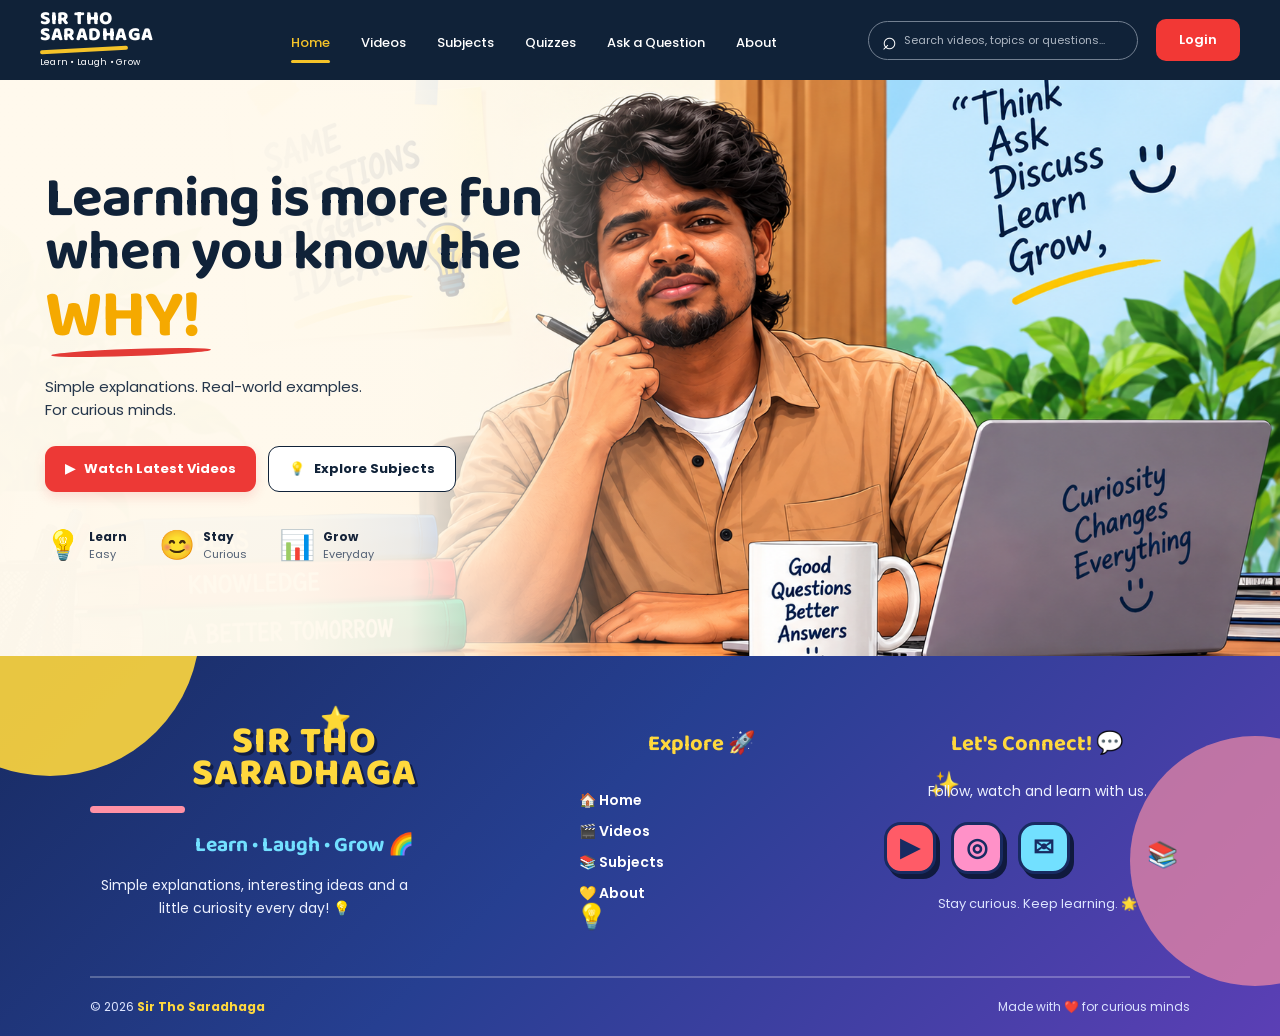
==== index.html @ 95d96d80 "first commit" ====
<!DOCTYPE html>
<html lang="en">

<head>

    <meta charset="UTF-8">

    <meta name="viewport"
          content="width=device-width, initial-scale=1.0">

    <title>Sir Tho Saradhaga</title>

    <link rel="preconnect"
          href="https://fonts.googleapis.com">

    <link rel="preconnect"
          href="https://fonts.gstatic.com"
          crossorigin>

    <link
        href="https://fonts.googleapis.com/css2?family=Baloo+2:wght@500;600;700;800&family=Poppins:wght@400;500;600;700&display=swap"
        rel="stylesheet">

    <link rel="stylesheet" href="style.css">

</head>


<body>


<!-- =====================================================
     NAVBAR
===================================================== -->

<header class="navbar">

    <div class="nav-container">


        <!-- LOGO -->

        <a href="#home" class="logo">

            <div class="logo-name">
                SIR THO<br>
                SARADHAGA
            </div>

            <div class="logo-underline"></div>

            <div class="logo-tagline">
                Learn • Laugh • Grow
            </div>

        </a>


        <!-- NAVIGATION -->

        <nav class="nav-links">

            <a href="#home" class="active">
                Home
            </a>

            <a href="videos.html">
                Videos
            </a>

            <a href="#subjects">
                Subjects
            </a>

            <a href="quiz.html">
                Quizzes
            </a>

            <a href="ask-question.html">
                Ask a Question
            </a>

            <a href="about.html">
                About
            </a>

        </nav>


        <!-- SEARCH + LOGIN -->

        <div class="nav-right">

            <div class="search-box">

                <span>⌕</span>

                <input
                    type="text"
                    placeholder="Search videos, topics or questions..."
                >

            </div>

            <a href="login.html" class="login-btn">
                    Login
                </a>

        </div>

    </div>

</header>



<!-- =====================================================
     HERO
===================================================== -->

<section class="hero" id="home">


    <!-- ONLY ONE HERO IMAGE -->

    <img
        class="hero-background"
        src="images/Hero/hero_person.png"
        alt=""
    >


    <!-- TEXT READABILITY OVERLAY -->

    <div class="hero-overlay"></div>


    <!-- HERO CONTENT -->

    <div class="hero-content">


        <h1>

            Learning is more fun

            <br>

            when you know the

            <span>WHY!</span>

        </h1>


        <p class="hero-description">

            Simple explanations. Real-world examples.

            <br>

            For curious minds.

        </p>


        <!-- BUTTONS -->

        <div class="hero-buttons">

            <a href="videos.html" class="watch-btn">

                <span>▶</span>

                Watch Latest Videos

            </a>


            <a href="subjects.html" class="subjects-btn">

                <span>💡</span>

                Explore Subjects

            </a>

        </div>


        <!-- FEATURES -->

        <div class="hero-features">


            <div class="feature-item">

                <div class="feature-icon">
                    💡
                </div>

                <div>

                    <strong>
                        Learn
                    </strong>

                    <small>
                        Easy
                    </small>

                </div>

            </div>



            <div class="feature-item">

                <div class="feature-icon">
                    😊
                </div>

                <div>

                    <strong>
                        Stay
                    </strong>

                    <small>
                        Curious
                    </small>

                </div>

            </div>



            <div class="feature-item">

                <div class="feature-icon">
                    📊
                </div>

                <div>

                    <strong>
                        Grow
                    </strong>

                    <small>
                        Everyday
                    </small>

                </div>

            </div>


        </div>


    </div>


</section>



<!-- =====================================================
     FUTURE SECTIONS
===================================================== -->

<section id="videos"></section>

<section id="subjects"></section>

<section id="quiz"></section>

<section id="questions"></section>



<footer class="special-footer" id="about">

    <!-- Floating decorations -->
    <div class="footer-star star-one">⭐</div>
    <div class="footer-star star-two">✨</div>
    <div class="footer-star star-three">💡</div>
    <div class="footer-star star-four">📚</div>

    <div class="footer-container">

        <!-- Brand -->
        <div class="footer-brand">

            <div class="footer-logo">
                SIR THO
                <br>
                SARADHAGA
            </div>

            <div class="footer-line"></div>

            <p class="footer-tagline">
                Learn • Laugh • Grow 🌈
            </p>

            <p class="footer-description">
                Simple explanations, interesting ideas
                and a little curiosity every day! 💡
            </p>

        </div>


        <!-- Quick Links -->
        <div class="footer-links">

            <h3>Explore 🚀</h3>

            <a href="index.html">🏠 Home</a>
            <a href="videos.html">🎬 Videos</a>
            <a href="subjects.html">📚 Subjects</a>
            <a href="about.html">💛 About</a>

        </div>


        <!-- Social -->
        <div class="footer-social">

            <h3>Let's Connect! 💬</h3>

            <p>
                Follow, watch and learn with us.
            </p>

            <div class="social-icons">

                <!-- YouTube -->
                <a
                    href="https://youtube.com/@sirthosaradhaga?si=3q7nKVHAidCwUAwp"
                    target="_blank"
                    rel="noopener noreferrer"
                    class="social youtube"
                    aria-label="YouTube"
                >
                    ▶
                </a>

                <!-- Instagram -->
                <a
                    href="https://www.instagram.com/sir_tho_saradhaga?stkn=YzZqYnp2bDk3ZWxz"
                    target="_blank"
                    rel="noopener noreferrer"
                    class="social instagram"
                    aria-label="Instagram"
                >
                    ◎
                </a>

                <!-- Email -->
                <a
                    href="mailto:bandhilavijaysekhar@gmail.com"
                    class="social email"
                    aria-label="Email"
                >
                    ✉
                </a>

            </div>

            <p class="social-text">
                Stay curious. Keep learning. 🌟
            </p>

        </div>

    </div>


    <!-- Bottom -->
    <div class="footer-bottom">

        <div>
            © 2026 <strong>Sir Tho Saradhaga</strong>
        </div>

        <div>
            Made with ❤️ for curious minds
        </div>

    </div>

</footer>
---- style.css ----
/* =========================================================
   SIR THO SARADHAGA
   MAIN WEBSITE CSS
========================================================= */


/* =========================================================
   RESET
========================================================= */

* {
    margin: 0;
    padding: 0;
    box-sizing: border-box;
}

html {
    scroll-behavior: smooth;
}

body {
    font-family: "Poppins", sans-serif;
    background: #ffffff;
    color: #142238;
}

a {
    text-decoration: none;
    color: inherit;
}

button,
input {
    font-family: inherit;
}


/* =========================================================
   NAVBAR
========================================================= */

.navbar {
    width: 100%;
    height: 80px;

    background: #102238;

    position: sticky;
    top: 0;

    z-index: 1000;
}

.nav-container {
    width: 100%;
    max-width: 1450px;

    height: 100%;

    margin: 0 auto;
    padding: 0 40px;

    display: flex;
    align-items: center;

    gap: 30px;
}


/* =========================================================
   LOGO
========================================================= */

.logo {
    width: 160px;

    flex-shrink: 0;

    color: #ffffff;

    font-family: "Baloo 2", cursive;
}

.logo-name {
    font-size: 19px;

    font-weight: 800;

    line-height: 0.85;

    letter-spacing: 0.5px;
}

.logo-underline {
    width: 88px;
    height: 4px;

    background: #f5c329;

    margin-top: 5px;

    border-radius: 10px;

    transform: rotate(-3deg);
}

.logo-tagline {
    font-family: "Poppins", sans-serif;

    font-size: 9px;

    margin-top: 4px;

    letter-spacing: 0.2px;
}


/* =========================================================
   NAVIGATION
========================================================= */

.nav-links {
    flex: 1;

    display: flex;
    align-items: center;
    justify-content: center;

    gap: 31px;
}

.nav-links a {
    position: relative;

    color: #ffffff;

    font-size: 13px;
    font-weight: 500;

    padding: 31px 0 26px;

    transition: color 0.2s ease;
}

.nav-links a:hover {
    color: #f5c329;
}

.nav-links a.active {
    color: #f5c329;
}

.nav-links a.active::after {
    content: "";

    position: absolute;

    left: 0;
    right: 0;

    bottom: 16px;

    height: 3px;

    background: #f5c329;

    border-radius: 10px;
}


/* =========================================================
   NAV RIGHT
========================================================= */

.nav-right {
    display: flex;

    align-items: center;

    gap: 18px;

    flex-shrink: 0;
}


/* =========================================================
   SEARCH
========================================================= */

.search-box {
    width: 270px;
    height: 39px;

    border: 1px solid #738091;

    border-radius: 25px;

    display: flex;

    align-items: center;

    padding: 0 13px;

    color: #ffffff;
}

.search-box span {
    font-size: 25px;

    margin-right: 7px;

    line-height: 1;
}

.search-box input {
    width: 100%;

    border: none;

    outline: none;

    background: transparent;

    color: #ffffff;

    font-size: 11px;
}

.search-box input::placeholder {
    color: #aeb7c3;
}


/* =========================================================
   LOGIN
========================================================= */

.login-btn {
    border: none;

    background: #f23835;

    color: #ffffff;

    padding: 11px 23px;

    border-radius: 10px;

    font-size: 13px;

    font-weight: 600;

    cursor: pointer;

    transition: 0.2s ease;
}

.login-btn:hover {
    background: #d92e2b;

    transform: translateY(-2px);
}


/* =========================================================
   HERO
========================================================= */

.hero {
    width: 100%;

    position: relative;

    overflow: hidden;

    background: #fff9ed;

    /*
       Keep the same aspect ratio as the
       16:9 hero image.
    */

    aspect-ratio: 16 / 7.2;
}


/* =========================================================
   HERO BACKGROUND IMAGE
========================================================= */

.hero-background {
    position: absolute;

    inset: 0;

    width: 100%;
    height: 100%;

    display: block;

    object-fit: cover;

    object-position: center center;

    z-index: 1;
}


/* =========================================================
   HERO OVERLAY
========================================================= */

.hero-overlay {
    position: absolute;

    inset: 0;

    z-index: 2;

    pointer-events: none;

    /*
       Cream area behind the text.
       It gradually becomes transparent toward
       the person.
    */

    background: linear-gradient(
        to right,

        rgba(255, 249, 237, 0.99) 0%,

        rgba(255, 249, 237, 0.98) 23%,

        rgba(255, 249, 237, 0.92) 32%,

        rgba(255, 249, 237, 0.65) 39%,

        rgba(255, 249, 237, 0.15) 47%,

        rgba(255, 249, 237, 0) 55%
    );
}


/* =========================================================
   HERO CONTENT
========================================================= */

.hero-content {
    position: relative;

    z-index: 5;

    width: 100%;

    max-width: 1450px;

    height: 100%;

    margin: 0 auto;

    padding-left: 45px;

    display: flex;

    flex-direction: column;

    justify-content: center;

    align-items: flex-start;
}


/* =========================================================
   HERO HEADING
========================================================= */

.hero-content h1 {
    font-family: "Baloo 2", cursive;

    font-size: clamp(48px, 4.4vw, 70px);

    font-weight: 700;

    line-height: 0.95;

    letter-spacing: -1px;

    color: #102238;

    max-width: 610px;
}

.hero-content h1 span {
    display: inline-block;

    position: relative;

    color: #f5a900;

    font-size: 1.2em;

    margin-top: 4px;
}


/* =========================================================
   WHY UNDERLINE
========================================================= */

.hero-content h1 span::after {
    content: "";

    position: absolute;

    left: 4%;

    right: -7%;

    bottom: -8px;

    height: 7px;

    background: #e33b36;

    border-radius: 50%;

    transform: rotate(-2deg);
}


/* =========================================================
   DESCRIPTION
========================================================= */

.hero-description {
    margin-top: 27px;

    color: #25364b;

    font-size: 15px;

    line-height: 1.55;
}


/* =========================================================
   HERO BUTTONS
========================================================= */

.hero-buttons {
    display: flex;

    align-items: center;

    gap: 12px;

    margin-top: 25px;
}

.watch-btn,
.subjects-btn {
    height: 46px;

    padding: 0 20px;

    border-radius: 11px;

    display: flex;

    align-items: center;

    justify-content: center;

    gap: 9px;

    font-size: 13px;

    font-weight: 700;

    transition: all 0.2s ease;
}


/* RED BUTTON */

.watch-btn {
    background: #ed3936;

    color: #ffffff;

    box-shadow:
        0 5px 12px rgba(237, 57, 54, 0.15);
}

.watch-btn:hover {
    transform: translateY(-2px);

    box-shadow:
        0 8px 18px rgba(237, 57, 54, 0.22);
}


/* OUTLINE BUTTON */

.subjects-btn {
    background: #ffffff;

    color: #102238;

    border: 1.5px solid #102238;
}

.subjects-btn:hover {
    background: #fff2c8;

    transform: translateY(-2px);
}


/* =========================================================
   HERO FEATURES
========================================================= */

.hero-features {
    display: flex;

    align-items: center;

    gap: 32px;

    margin-top: 36px;
}

.feature-item {
    display: flex;

    align-items: center;

    gap: 8px;
}

.feature-icon {
    font-size: 29px;

    line-height: 1;
}

.feature-item strong,
.feature-item small {
    display: block;
}

.feature-item strong {
    color: #142238;

    font-size: 12px;

    font-weight: 700;
}

.feature-item small {
    color: #526074;

    font-size: 11px;
}


/* =========================================================
   EMPTY SECTIONS
========================================================= */

.empty-section {
    min-height: 1px;

    background: #ffffff;
}


/* =========================================================
   FOOTER
========================================================= */

footer {
    width: 100%;

    background: #102238;

    color: #ffffff;

    text-align: center;

    padding: 35px 20px;
}

.footer-logo {
    font-family: "Baloo 2", cursive;

    font-size: 22px;

    font-weight: 700;
}

footer p {
    margin-top: 3px;

    color: #b8c0cb;

    font-size: 11px;
}


/* =========================================================
   TABLET
========================================================= */

@media (max-width: 1100px) {

    .nav-container {
        padding: 0 22px;
    }

    .nav-links {
        gap: 18px;
    }

    .nav-links a {
        font-size: 12px;
    }

    .search-box {
        width: 220px;
    }

    .hero-content {
        padding-left: 30px;
    }

    .hero-content h1 {
        font-size: 50px;
    }
}


/* =========================================================
   TABLET / MOBILE
========================================================= */

@media (max-width: 850px) {

    .navbar {
        height: 70px;
    }

    .nav-container {
        padding: 0 18px;
    }

    .nav-links {
        display: none;
    }

    .search-box {
        display: none;
    }


    /* Hero becomes a normal vertical layout */

    .hero {
        aspect-ratio: auto;

        display: flex;

        flex-direction: column;

        background: #fff9ed;
    }


    .hero-background {
        position: relative;

        width: 100%;
        height: auto;

        object-fit: contain;

        order: 2;
    }


    .hero-overlay {
        display: none;
    }


    .hero-content {
        position: relative;

        width: 100%;

        height: auto;

        min-height: 500px;

        padding: 55px 25px;

        order: 1;

        text-align: center;

        align-items: center;

        justify-content: center;

        background: #fff9ed;
    }


    .hero-content h1 {
        font-size: 52px;
    }


    .hero-buttons {
        justify-content: center;

        flex-wrap: wrap;
    }


    .hero-features {
        justify-content: center;
    }
}


/* =========================================================
   SMALL MOBILE
========================================================= */

@media (max-width: 500px) {

    .logo {
        width: 130px;
    }

    .logo-name {
        font-size: 16px;
    }

    .logo-tagline {
        font-size: 8px;
    }

    .login-btn {
        padding: 9px 15px;
    }


    .hero-content {
        min-height: 450px;

        padding: 45px 18px;
    }


    .hero-content h1 {
        font-size: 42px;

        letter-spacing: -0.5px;
    }


    .hero-description {
        font-size: 13px;
    }


    .hero-buttons {
        flex-direction: column;

        width: 100%;
    }


    .watch-btn,
    .subjects-btn {
        width: 100%;
    }


    .hero-features {
        gap: 18px;
    }


    .feature-icon {
        font-size: 24px;
    }
}
/* =========================================================
   SPECIAL LANDING PAGE FOOTER
========================================================= */

.special-footer {
    position: relative;
    overflow: hidden;
    background:
        linear-gradient(
            135deg,
            #182b62 0%,
            #263f91 45%,
            #5b3fb5 100%
        );
    color: white;
    padding: 70px 7% 0;
}


/* Decorative circles */

.special-footer::before {
    content: "";
    position: absolute;
    width: 300px;
    height: 300px;
    background: #ffd83d;
    border-radius: 50%;
    top: -180px;
    left: -100px;
    opacity: 0.9;
}

.special-footer::after {
    content: "";
    position: absolute;
    width: 250px;
    height: 250px;
    background: #ff91a5;
    border-radius: 50%;
    right: -100px;
    bottom: 50px;
    opacity: 0.65;
}


/* Floating emojis */

.footer-star {
    position: absolute;
    z-index: 2;
    font-size: 25px;
    animation: footerFloat 3s ease-in-out infinite;
}

.star-one {
    top: 45px;
    left: 25%;
}

.star-two {
    top: 110px;
    right: 25%;
    animation-delay: 0.5s;
}

.star-three {
    bottom: 100px;
    left: 45%;
    animation-delay: 1s;
}

.star-four {
    top: 180px;
    right: 8%;
    animation-delay: 1.5s;
}

@keyframes footerFloat {

    0%,
    100% {
        transform: translateY(0) rotate(0deg);
    }

    50% {
        transform: translateY(-12px) rotate(8deg);
    }

}


/* Main footer layout */

.footer-container {
    position: relative;
    z-index: 5;

    max-width: 1200px;
    margin: auto;

    display: grid;
    grid-template-columns:
        1.4fr
        0.8fr
        1fr;

    gap: 60px;

    padding-bottom: 55px;
}


/* Brand */

.footer-logo {
    font-family: "Baloo 2", sans-serif;
    font-size: 38px;
    font-weight: 800;
    line-height: 0.85;
    letter-spacing: 1px;

    color: #ffd83d;

    text-shadow:
        3px 3px 0 #111d46;
}

.footer-line {
    width: 95px;
    height: 7px;

    background: #ff91a5;

    border-radius: 20px;

    margin: 15px 0;
}

.footer-tagline {
    font-family: "Baloo 2", sans-serif;
    font-size: 21px;
    font-weight: 700;

    color: #72e0ff;

    margin-bottom: 12px;
}

.footer-description {
    max-width: 330px;

    font-size: 14px;
    line-height: 1.7;

    color: #edf1ff;
}


/* Footer headings */

.footer-links h3,
.footer-social h3 {
    font-family: "Baloo 2", sans-serif;

    font-size: 22px;
    margin-bottom: 18px;

    color: #ffd83d;
}


/* Links */

.footer-links {
    display: flex;
    flex-direction: column;
    gap: 10px;
}

.footer-links a {
    width: fit-content;

    color: white;
    text-decoration: none;

    font-size: 14px;
    font-weight: 600;

    transition: 0.25s ease;
}

.footer-links a:hover {
    color: #ffd83d;
    transform: translateX(7px);
}


/* Social section */

.footer-social p {
    color: #edf1ff;

    font-size: 14px;
    line-height: 1.6;
}


/* Social icons */

.social-icons {
    display: flex;
    gap: 15px;

    margin: 20px 0;
}

.social {
    width: 52px;
    height: 52px;

    display: flex;
    align-items: center;
    justify-content: center;

    border-radius: 17px;

    text-decoration: none;

    font-size: 25px;
    font-weight: 800;

    color: #182b62;

    border: 3px solid #182b62;

    box-shadow: 4px 5px 0 #101a3e;

    transition:
        transform 0.25s ease,
        box-shadow 0.25s ease;
}

.social:hover {
    transform:
        translateY(-7px)
        rotate(-4deg);

    box-shadow:
        5px 8px 0 #101a3e;
}


/* Individual colours */

.youtube {
    background: #ff5b67;
}

.instagram {
    background: #ff91c8;
}

.email {
    background: #72e0ff;
}


.social-text {
    font-size: 13px !important;
    color: #dce4ff !important;
}


/* Bottom footer */

.footer-bottom {
    position: relative;
    z-index: 5;

    max-width: 1200px;
    margin: auto;

    border-top: 2px solid rgba(255, 255, 255, 0.25);

    padding: 20px 0;

    display: flex;
    justify-content: space-between;
    align-items: center;

    font-size: 12px;

    color: #dce4ff;
}

.footer-bottom strong {
    color: #ffd83d;
}


/* =========================================================
   MOBILE
========================================================= */

@media (max-width: 800px) {

    .special-footer {
        padding: 55px 25px 0;
    }

    .footer-container {
        grid-template-columns: 1fr;

        gap: 35px;
    }

    .footer-brand {
        text-align: center;
    }

    .footer-line {
        margin: 15px auto;
    }

    .footer-description {
        margin: auto;
    }

    .footer-links,
    .footer-social {
        align-items: center;
        text-align: center;
    }

    .footer-bottom {
        flex-direction: column;
        gap: 8px;
        text-align: center;
    }

}
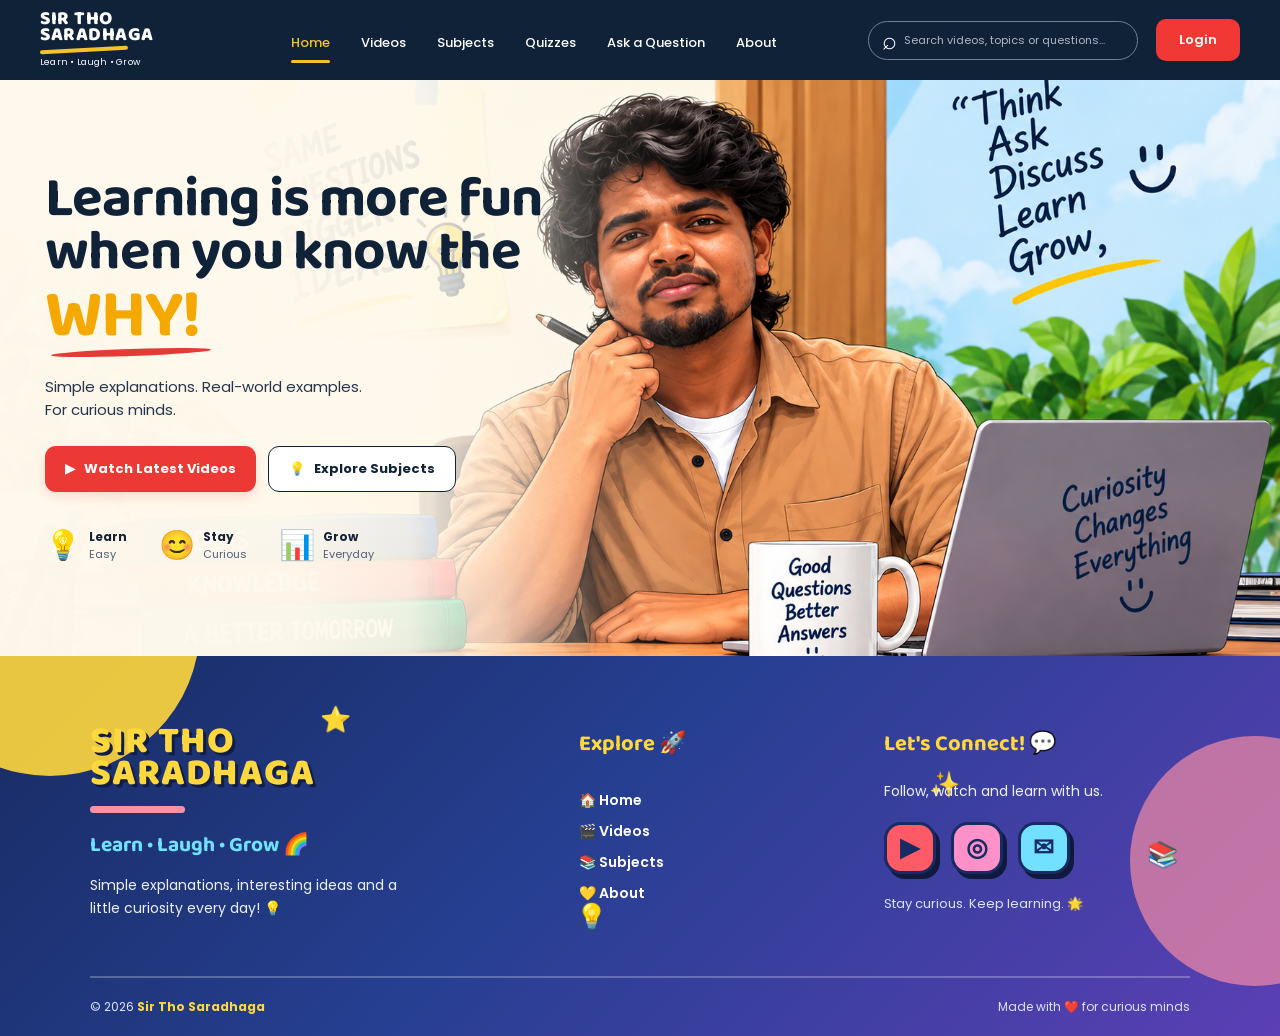
==== commit afa97d27: "Fix mobile navigation" ====
--- a/index.html
+++ b/index.html
@@ -58,7 +58,7 @@
 
         <!-- NAVIGATION -->
 
-        <nav class="nav-links">
+        <nav class="nav-links" id="navLinks">
 
             <a href="#home" class="active">
                 Home
@@ -68,7 +68,7 @@
                 Videos
             </a>
 
-            <a href="#subjects">
+            <a href="subjects.html">
                 Subjects
             </a>
 
@@ -87,7 +87,7 @@
         </nav>
 
 
-        <!-- SEARCH + LOGIN -->
+        <!-- SEARCH + LOGIN + MOBILE MENU -->
 
         <div class="nav-right">
 
@@ -102,9 +102,22 @@
 
             </div>
 
+
             <a href="login.html" class="login-btn">
-                    Login
-                </a>
+                Login
+            </a>
+
+
+            <!-- MOBILE MENU BUTTON -->
+
+            <button
+                class="menu-toggle"
+                id="menuToggle"
+                type="button"
+                aria-label="Open menu"
+            >
+                ☰
+            </button>
 
         </div>
 
@@ -121,7 +134,7 @@
 <section class="hero" id="home">
 
 
-    <!-- ONLY ONE HERO IMAGE -->
+    <!-- HERO IMAGE -->
 
     <img
         class="hero-background"
@@ -282,23 +295,45 @@
 
 
 
+<!-- =====================================================
+     SPECIAL FOOTER
+===================================================== -->
+
 <footer class="special-footer" id="about">
 
+
     <!-- Floating decorations -->
-    <div class="footer-star star-one">⭐</div>
-    <div class="footer-star star-two">✨</div>
-    <div class="footer-star star-three">💡</div>
-    <div class="footer-star star-four">📚</div>
+
+    <div class="footer-star star-one">
+        ⭐
+    </div>
+
+    <div class="footer-star star-two">
+        ✨
+    </div>
+
+    <div class="footer-star star-three">
+        💡
+    </div>
+
+    <div class="footer-star star-four">
+        📚
+    </div>
+
 
     <div class="footer-container">
 
-        <!-- Brand -->
+
+        <!-- BRAND -->
+
         <div class="footer-brand">
 
             <div class="footer-logo">
+
                 SIR THO
                 <br>
                 SARADHAGA
+
             </div>
 
             <div class="footer-line"></div>
@@ -308,38 +343,62 @@
             </p>
 
             <p class="footer-description">
+
                 Simple explanations, interesting ideas
                 and a little curiosity every day! 💡
+
             </p>
 
         </div>
 
 
-        <!-- Quick Links -->
+
+        <!-- QUICK LINKS -->
+
         <div class="footer-links">
 
-            <h3>Explore 🚀</h3>
-
-            <a href="index.html">🏠 Home</a>
-            <a href="videos.html">🎬 Videos</a>
-            <a href="subjects.html">📚 Subjects</a>
-            <a href="about.html">💛 About</a>
-
-        </div>
-
-
-        <!-- Social -->
+            <h3>
+                Explore 🚀
+            </h3>
+
+            <a href="index.html">
+                🏠 Home
+            </a>
+
+            <a href="videos.html">
+                🎬 Videos
+            </a>
+
+            <a href="subjects.html">
+                📚 Subjects
+            </a>
+
+            <a href="about.html">
+                💛 About
+            </a>
+
+        </div>
+
+
+
+        <!-- SOCIAL -->
+
         <div class="footer-social">
 
-            <h3>Let's Connect! 💬</h3>
+            <h3>
+                Let's Connect! 💬
+            </h3>
 
             <p>
                 Follow, watch and learn with us.
             </p>
 
+
             <div class="social-icons">
 
-                <!-- YouTube -->
+
+                <!-- YOUTUBE -->
+
                 <a
                     href="https://youtube.com/@sirthosaradhaga?si=3q7nKVHAidCwUAwp"
                     target="_blank"
@@ -350,7 +409,9 @@
                     ▶
                 </a>
 
-                <!-- Instagram -->
+
+                <!-- INSTAGRAM -->
+
                 <a
                     href="https://www.instagram.com/sir_tho_saradhaga?stkn=YzZqYnp2bDk3ZWxz"
                     target="_blank"
@@ -361,7 +422,9 @@
                     ◎
                 </a>
 
-                <!-- Email -->
+
+                <!-- EMAIL -->
+
                 <a
                     href="mailto:bandhilavijaysekhar@gmail.com"
                     class="social email"
@@ -372,6 +435,7 @@
 
             </div>
 
+
             <p class="social-text">
                 Stay curious. Keep learning. 🌟
             </p>
@@ -381,7 +445,9 @@
     </div>
 
 
-    <!-- Bottom -->
+
+    <!-- FOOTER BOTTOM -->
+
     <div class="footer-bottom">
 
         <div>
@@ -394,4 +460,90 @@
 
     </div>
 
-</footer>+
+</footer>
+
+
+
+<!-- =====================================================
+     MOBILE MENU JAVASCRIPT
+===================================================== -->
+
+<script>
+
+    const menuToggle =
+        document.getElementById("menuToggle");
+
+    const navLinks =
+        document.getElementById("navLinks");
+
+
+    menuToggle.addEventListener(
+        "click",
+        function () {
+
+            navLinks.classList.toggle(
+                "mobile-open"
+            );
+
+
+            if (
+                navLinks.classList.contains(
+                    "mobile-open"
+                )
+            ) {
+
+                menuToggle.textContent = "✕";
+
+                menuToggle.setAttribute(
+                    "aria-label",
+                    "Close menu"
+                );
+
+            } else {
+
+                menuToggle.textContent = "☰";
+
+                menuToggle.setAttribute(
+                    "aria-label",
+                    "Open menu"
+                );
+
+            }
+
+        }
+    );
+
+
+    /* CLOSE MENU AFTER CLICKING A LINK */
+
+    navLinks
+        .querySelectorAll("a")
+        .forEach(function (link) {
+
+            link.addEventListener(
+                "click",
+                function () {
+
+                    navLinks.classList.remove(
+                        "mobile-open"
+                    );
+
+                    menuToggle.textContent = "☰";
+
+                    menuToggle.setAttribute(
+                        "aria-label",
+                        "Open menu"
+                    );
+
+                }
+            );
+
+        });
+
+</script>
+
+
+</body>
+
+</html>
--- a/style.css
+++ b/style.css
@@ -14,9 +14,11 @@
     box-sizing: border-box;
 }
 
+
 html {
     scroll-behavior: smooth;
 }
+
 
 body {
     font-family: "Poppins", sans-serif;
@@ -24,17 +26,20 @@
     color: #142238;
 }
 
+
 a {
     text-decoration: none;
     color: inherit;
 }
 
+
 button,
 input {
     font-family: inherit;
 }
 
 
+
 /* =========================================================
    NAVBAR
 ========================================================= */
@@ -51,6 +56,7 @@
     z-index: 1000;
 }
 
+
 .nav-container {
     width: 100%;
     max-width: 1450px;
@@ -67,6 +73,7 @@
 }
 
 
+
 /* =========================================================
    LOGO
 ========================================================= */
@@ -81,6 +88,7 @@
     font-family: "Baloo 2", cursive;
 }
 
+
 .logo-name {
     font-size: 19px;
 
@@ -90,6 +98,7 @@
 
     letter-spacing: 0.5px;
 }
+
 
 .logo-underline {
     width: 88px;
@@ -104,6 +113,7 @@
     transform: rotate(-3deg);
 }
 
+
 .logo-tagline {
     font-family: "Poppins", sans-serif;
 
@@ -113,6 +123,7 @@
 
     letter-spacing: 0.2px;
 }
+
 
 
 /* =========================================================
@@ -129,6 +140,7 @@
     gap: 31px;
 }
 
+
 .nav-links a {
     position: relative;
 
@@ -142,14 +154,17 @@
     transition: color 0.2s ease;
 }
 
+
 .nav-links a:hover {
     color: #f5c329;
 }
 
+
 .nav-links a.active {
     color: #f5c329;
 }
 
+
 .nav-links a.active::after {
     content: "";
 
@@ -168,6 +183,7 @@
 }
 
 
+
 /* =========================================================
    NAV RIGHT
 ========================================================= */
@@ -181,6 +197,7 @@
 
     flex-shrink: 0;
 }
+
 
 
 /* =========================================================
@@ -204,6 +221,7 @@
     color: #ffffff;
 }
 
+
 .search-box span {
     font-size: 25px;
 
@@ -212,6 +230,7 @@
     line-height: 1;
 }
 
+
 .search-box input {
     width: 100%;
 
@@ -226,11 +245,13 @@
     font-size: 11px;
 }
 
+
 .search-box input::placeholder {
     color: #aeb7c3;
 }
 
 
+
 /* =========================================================
    LOGIN
 ========================================================= */
@@ -255,6 +276,7 @@
     transition: 0.2s ease;
 }
 
+
 .login-btn:hover {
     background: #d92e2b;
 
@@ -262,6 +284,45 @@
 }
 
 
+
+/* =========================================================
+   MOBILE MENU BUTTON
+========================================================= */
+
+.menu-toggle {
+    display: none;
+
+    width: 44px;
+    height: 44px;
+
+    border: 2px solid #f5c329;
+
+    border-radius: 10px;
+
+    background: #f5c329;
+
+    color: #102238;
+
+    font-size: 25px;
+
+    font-weight: 800;
+
+    cursor: pointer;
+
+    align-items: center;
+
+    justify-content: center;
+
+    transition: 0.2s ease;
+}
+
+
+.menu-toggle:hover {
+    transform: translateY(-2px);
+}
+
+
+
 /* =========================================================
    HERO
 ========================================================= */
@@ -275,13 +336,9 @@
 
     background: #fff9ed;
 
-    /*
-       Keep the same aspect ratio as the
-       16:9 hero image.
-    */
-
     aspect-ratio: 16 / 7.2;
 }
+
 
 
 /* =========================================================
@@ -306,6 +363,7 @@
 }
 
 
+
 /* =========================================================
    HERO OVERLAY
 ========================================================= */
@@ -319,12 +377,6 @@
 
     pointer-events: none;
 
-    /*
-       Cream area behind the text.
-       It gradually becomes transparent toward
-       the person.
-    */
-
     background: linear-gradient(
         to right,
 
@@ -343,6 +395,7 @@
 }
 
 
+
 /* =========================================================
    HERO CONTENT
 ========================================================= */
@@ -372,6 +425,7 @@
 }
 
 
+
 /* =========================================================
    HERO HEADING
 ========================================================= */
@@ -392,6 +446,7 @@
     max-width: 610px;
 }
 
+
 .hero-content h1 span {
     display: inline-block;
 
@@ -405,6 +460,7 @@
 }
 
 
+
 /* =========================================================
    WHY UNDERLINE
 ========================================================= */
@@ -430,6 +486,7 @@
 }
 
 
+
 /* =========================================================
    DESCRIPTION
 ========================================================= */
@@ -445,6 +502,7 @@
 }
 
 
+
 /* =========================================================
    HERO BUTTONS
 ========================================================= */
@@ -458,6 +516,7 @@
 
     margin-top: 25px;
 }
+
 
 .watch-btn,
 .subjects-btn {
@@ -483,6 +542,7 @@
 }
 
 
+
 /* RED BUTTON */
 
 .watch-btn {
@@ -494,6 +554,7 @@
         0 5px 12px rgba(237, 57, 54, 0.15);
 }
 
+
 .watch-btn:hover {
     transform: translateY(-2px);
 
@@ -502,6 +563,7 @@
 }
 
 
+
 /* OUTLINE BUTTON */
 
 .subjects-btn {
@@ -512,6 +574,7 @@
     border: 1.5px solid #102238;
 }
 
+
 .subjects-btn:hover {
     background: #fff2c8;
 
@@ -519,6 +582,7 @@
 }
 
 
+
 /* =========================================================
    HERO FEATURES
 ========================================================= */
@@ -533,6 +597,7 @@
     margin-top: 36px;
 }
 
+
 .feature-item {
     display: flex;
 
@@ -541,17 +606,20 @@
     gap: 8px;
 }
 
+
 .feature-icon {
     font-size: 29px;
 
     line-height: 1;
 }
+
 
 .feature-item strong,
 .feature-item small {
     display: block;
 }
 
+
 .feature-item strong {
     color: #142238;
 
@@ -560,6 +628,7 @@
     font-weight: 700;
 }
 
+
 .feature-item small {
     color: #526074;
 
@@ -567,6 +636,7 @@
 }
 
 
+
 /* =========================================================
    EMPTY SECTIONS
 ========================================================= */
@@ -578,236 +648,16 @@
 }
 
 
-/* =========================================================
-   FOOTER
-========================================================= */
-
-footer {
-    width: 100%;
-
-    background: #102238;
-
-    color: #ffffff;
-
-    text-align: center;
-
-    padding: 35px 20px;
-}
-
-.footer-logo {
-    font-family: "Baloo 2", cursive;
-
-    font-size: 22px;
-
-    font-weight: 700;
-}
-
-footer p {
-    margin-top: 3px;
-
-    color: #b8c0cb;
-
-    font-size: 11px;
-}
-
-
-/* =========================================================
-   TABLET
-========================================================= */
-
-@media (max-width: 1100px) {
-
-    .nav-container {
-        padding: 0 22px;
-    }
-
-    .nav-links {
-        gap: 18px;
-    }
-
-    .nav-links a {
-        font-size: 12px;
-    }
-
-    .search-box {
-        width: 220px;
-    }
-
-    .hero-content {
-        padding-left: 30px;
-    }
-
-    .hero-content h1 {
-        font-size: 50px;
-    }
-}
-
-
-/* =========================================================
-   TABLET / MOBILE
-========================================================= */
-
-@media (max-width: 850px) {
-
-    .navbar {
-        height: 70px;
-    }
-
-    .nav-container {
-        padding: 0 18px;
-    }
-
-    .nav-links {
-        display: none;
-    }
-
-    .search-box {
-        display: none;
-    }
-
-
-    /* Hero becomes a normal vertical layout */
-
-    .hero {
-        aspect-ratio: auto;
-
-        display: flex;
-
-        flex-direction: column;
-
-        background: #fff9ed;
-    }
-
-
-    .hero-background {
-        position: relative;
-
-        width: 100%;
-        height: auto;
-
-        object-fit: contain;
-
-        order: 2;
-    }
-
-
-    .hero-overlay {
-        display: none;
-    }
-
-
-    .hero-content {
-        position: relative;
-
-        width: 100%;
-
-        height: auto;
-
-        min-height: 500px;
-
-        padding: 55px 25px;
-
-        order: 1;
-
-        text-align: center;
-
-        align-items: center;
-
-        justify-content: center;
-
-        background: #fff9ed;
-    }
-
-
-    .hero-content h1 {
-        font-size: 52px;
-    }
-
-
-    .hero-buttons {
-        justify-content: center;
-
-        flex-wrap: wrap;
-    }
-
-
-    .hero-features {
-        justify-content: center;
-    }
-}
-
-
-/* =========================================================
-   SMALL MOBILE
-========================================================= */
-
-@media (max-width: 500px) {
-
-    .logo {
-        width: 130px;
-    }
-
-    .logo-name {
-        font-size: 16px;
-    }
-
-    .logo-tagline {
-        font-size: 8px;
-    }
-
-    .login-btn {
-        padding: 9px 15px;
-    }
-
-
-    .hero-content {
-        min-height: 450px;
-
-        padding: 45px 18px;
-    }
-
-
-    .hero-content h1 {
-        font-size: 42px;
-
-        letter-spacing: -0.5px;
-    }
-
-
-    .hero-description {
-        font-size: 13px;
-    }
-
-
-    .hero-buttons {
-        flex-direction: column;
-
-        width: 100%;
-    }
-
-
-    .watch-btn,
-    .subjects-btn {
-        width: 100%;
-    }
-
-
-    .hero-features {
-        gap: 18px;
-    }
-
-
-    .feature-icon {
-        font-size: 24px;
-    }
-}
+
 /* =========================================================
    SPECIAL LANDING PAGE FOOTER
 ========================================================= */
 
 .special-footer {
     position: relative;
+
     overflow: hidden;
+
     background:
         linear-gradient(
             135deg,
@@ -815,94 +665,141 @@
             #263f91 45%,
             #5b3fb5 100%
         );
+
     color: white;
+
     padding: 70px 7% 0;
 }
 
 
-/* Decorative circles */
+
+/* =========================================================
+   FOOTER DECORATIVE CIRCLES
+========================================================= */
 
 .special-footer::before {
     content: "";
+
     position: absolute;
+
     width: 300px;
     height: 300px;
+
     background: #ffd83d;
+
     border-radius: 50%;
+
     top: -180px;
     left: -100px;
+
     opacity: 0.9;
 }
+
 
 .special-footer::after {
     content: "";
+
     position: absolute;
+
     width: 250px;
     height: 250px;
+
     background: #ff91a5;
+
     border-radius: 50%;
+
     right: -100px;
     bottom: 50px;
+
     opacity: 0.65;
 }
 
 
-/* Floating emojis */
+
+/* =========================================================
+   FLOATING EMOJIS
+========================================================= */
 
 .footer-star {
     position: absolute;
+
     z-index: 2;
+
     font-size: 25px;
-    animation: footerFloat 3s ease-in-out infinite;
-}
+
+    animation:
+        footerFloat 3s ease-in-out infinite;
+}
+
 
 .star-one {
     top: 45px;
+
     left: 25%;
 }
+
 
 .star-two {
     top: 110px;
+
     right: 25%;
+
     animation-delay: 0.5s;
 }
+
 
 .star-three {
     bottom: 100px;
+
     left: 45%;
+
     animation-delay: 1s;
 }
+
 
 .star-four {
     top: 180px;
+
     right: 8%;
+
     animation-delay: 1.5s;
 }
+
 
 @keyframes footerFloat {
 
     0%,
     100% {
-        transform: translateY(0) rotate(0deg);
+        transform:
+            translateY(0)
+            rotate(0deg);
     }
 
     50% {
-        transform: translateY(-12px) rotate(8deg);
-    }
-
-}
-
-
-/* Main footer layout */
+        transform:
+            translateY(-12px)
+            rotate(8deg);
+    }
+
+}
+
+
+
+/* =========================================================
+   FOOTER MAIN LAYOUT
+========================================================= */
 
 .footer-container {
     position: relative;
+
     z-index: 5;
 
     max-width: 1200px;
+
     margin: auto;
 
     display: grid;
+
     grid-template-columns:
         1.4fr
         0.8fr
@@ -914,13 +811,20 @@
 }
 
 
-/* Brand */
+
+/* =========================================================
+   FOOTER BRAND
+========================================================= */
 
 .footer-logo {
     font-family: "Baloo 2", sans-serif;
+
     font-size: 38px;
+
     font-weight: 800;
+
     line-height: 0.85;
+
     letter-spacing: 1px;
 
     color: #ffd83d;
@@ -929,8 +833,10 @@
         3px 3px 0 #111d46;
 }
 
+
 .footer-line {
     width: 95px;
+
     height: 7px;
 
     background: #ff91a5;
@@ -939,90 +845,120 @@
 
     margin: 15px 0;
 }
+
 
 .footer-tagline {
     font-family: "Baloo 2", sans-serif;
+
     font-size: 21px;
+
     font-weight: 700;
 
     color: #72e0ff;
 
     margin-bottom: 12px;
 }
+
 
 .footer-description {
     max-width: 330px;
 
     font-size: 14px;
+
     line-height: 1.7;
 
     color: #edf1ff;
 }
 
 
-/* Footer headings */
+
+/* =========================================================
+   FOOTER HEADINGS
+========================================================= */
 
 .footer-links h3,
 .footer-social h3 {
     font-family: "Baloo 2", sans-serif;
 
     font-size: 22px;
+
     margin-bottom: 18px;
 
     color: #ffd83d;
 }
 
 
-/* Links */
+
+/* =========================================================
+   FOOTER LINKS
+========================================================= */
 
 .footer-links {
     display: flex;
+
     flex-direction: column;
+
     gap: 10px;
 }
+
 
 .footer-links a {
     width: fit-content;
 
     color: white;
+
     text-decoration: none;
 
     font-size: 14px;
+
     font-weight: 600;
 
     transition: 0.25s ease;
 }
+
 
 .footer-links a:hover {
     color: #ffd83d;
-    transform: translateX(7px);
-}
-
-
-/* Social section */
+
+    transform:
+        translateX(7px);
+}
+
+
+
+/* =========================================================
+   FOOTER SOCIAL
+========================================================= */
 
 .footer-social p {
     color: #edf1ff;
 
     font-size: 14px;
+
     line-height: 1.6;
 }
 
 
-/* Social icons */
+
+/* =========================================================
+   SOCIAL ICONS
+========================================================= */
 
 .social-icons {
     display: flex;
+
     gap: 15px;
 
     margin: 20px 0;
 }
+
 
 .social {
     width: 52px;
     height: 52px;
 
     display: flex;
+
     align-items: center;
     justify-content: center;
 
@@ -1031,18 +967,21 @@
     text-decoration: none;
 
     font-size: 25px;
+
     font-weight: 800;
 
     color: #182b62;
 
     border: 3px solid #182b62;
 
-    box-shadow: 4px 5px 0 #101a3e;
+    box-shadow:
+        4px 5px 0 #101a3e;
 
     transition:
         transform 0.25s ease,
         box-shadow 0.25s ease;
 }
+
 
 .social:hover {
     transform:
@@ -1054,16 +993,21 @@
 }
 
 
-/* Individual colours */
+
+/* =========================================================
+   INDIVIDUAL SOCIAL COLOURS
+========================================================= */
 
 .youtube {
     background: #ff5b67;
 }
 
+
 .instagram {
     background: #ff91c8;
 }
 
+
 .email {
     background: #72e0ff;
 }
@@ -1071,75 +1015,495 @@
 
 .social-text {
     font-size: 13px !important;
+
     color: #dce4ff !important;
 }
 
 
-/* Bottom footer */
+
+/* =========================================================
+   FOOTER BOTTOM
+========================================================= */
 
 .footer-bottom {
     position: relative;
+
     z-index: 5;
 
     max-width: 1200px;
+
     margin: auto;
 
-    border-top: 2px solid rgba(255, 255, 255, 0.25);
+    border-top:
+        2px solid
+        rgba(255, 255, 255, 0.25);
 
     padding: 20px 0;
 
     display: flex;
+
     justify-content: space-between;
+
     align-items: center;
 
     font-size: 12px;
 
     color: #dce4ff;
 }
+
 
 .footer-bottom strong {
     color: #ffd83d;
 }
 
 
-/* =========================================================
-   MOBILE
-========================================================= */
-
-@media (max-width: 800px) {
+
+/* =========================================================
+   TABLET
+========================================================= */
+
+@media (max-width: 1100px) {
+
+    .nav-container {
+        padding: 0 22px;
+    }
+
+
+    .nav-links {
+        gap: 18px;
+    }
+
+
+    .nav-links a {
+        font-size: 12px;
+    }
+
+
+    .search-box {
+        width: 220px;
+    }
+
+
+    .hero-content {
+        padding-left: 30px;
+    }
+
+
+    .hero-content h1 {
+        font-size: 50px;
+    }
+
+}
+
+
+
+/* =========================================================
+   TABLET / MOBILE
+========================================================= */
+
+@media (max-width: 850px) {
+
+
+    /* NAVBAR */
+
+    .navbar {
+        height: 70px;
+    }
+
+
+    .nav-container {
+        position: relative;
+
+        padding: 0 18px;
+
+        gap: 10px;
+    }
+
+
+    /* Hide desktop navigation */
+
+    .nav-links {
+        display: none;
+    }
+
+
+    /* Hide search */
+
+    .search-box {
+        display: none;
+    }
+
+
+    /* Right side */
+
+    .nav-right {
+        margin-left: auto;
+
+        gap: 8px;
+    }
+
+
+    /* Show menu button */
+
+    .menu-toggle {
+        display: flex;
+    }
+
+
+    /* MOBILE NAVIGATION PANEL */
+
+    .nav-links.mobile-open {
+
+        display: flex;
+
+        position: absolute;
+
+        top: 70px;
+
+        left: 0;
+
+        right: 0;
+
+        width: 100%;
+
+        flex-direction: column;
+
+        justify-content: flex-start;
+
+        align-items: stretch;
+
+        gap: 0;
+
+        padding:
+            12px
+            18px
+            18px;
+
+        background: #102238;
+
+        border-top:
+            2px solid
+            #f5c329;
+
+        box-shadow:
+            0 10px 25px
+            rgba(0, 0, 0, 0.25);
+
+        z-index: 999;
+    }
+
+
+    /* MOBILE NAV LINKS */
+
+    .nav-links.mobile-open a {
+
+        width: 100%;
+
+        padding: 14px 16px;
+
+        font-size: 14px;
+
+        border-radius: 10px;
+
+        text-align: left;
+
+        color: #ffffff;
+    }
+
+
+    .nav-links.mobile-open a:hover {
+
+        background: #263f91;
+
+        color: #f5c329;
+    }
+
+
+    .nav-links.mobile-open a.active {
+
+        background: #f5c329;
+
+        color: #102238;
+    }
+
+
+    .nav-links.mobile-open a.active::after {
+        display: none;
+    }
+
+
+
+    /* HERO */
+
+    .hero {
+        aspect-ratio: auto;
+
+        display: flex;
+
+        flex-direction: column;
+
+        background: #fff9ed;
+    }
+
+
+    .hero-background {
+        position: relative;
+
+        width: 100%;
+
+        height: auto;
+
+        object-fit: contain;
+
+        order: 2;
+    }
+
+
+    .hero-overlay {
+        display: none;
+    }
+
+
+    .hero-content {
+
+        position: relative;
+
+        width: 100%;
+
+        height: auto;
+
+        min-height: 500px;
+
+        padding:
+            55px
+            25px;
+
+        order: 1;
+
+        text-align: center;
+
+        align-items: center;
+
+        justify-content: center;
+
+        background: #fff9ed;
+    }
+
+
+    .hero-content h1 {
+        font-size: 52px;
+    }
+
+
+    .hero-buttons {
+        justify-content: center;
+
+        flex-wrap: wrap;
+    }
+
+
+    .hero-features {
+        justify-content: center;
+    }
+
+
+
+    /* FOOTER */
 
     .special-footer {
-        padding: 55px 25px 0;
-    }
+        padding:
+            55px
+            25px
+            0;
+    }
+
 
     .footer-container {
+
         grid-template-columns: 1fr;
 
         gap: 35px;
     }
+
 
     .footer-brand {
         text-align: center;
     }
 
+
     .footer-line {
-        margin: 15px auto;
-    }
+        margin:
+            15px
+            auto;
+    }
+
 
     .footer-description {
         margin: auto;
     }
 
+
     .footer-links,
     .footer-social {
+
         align-items: center;
+
         text-align: center;
     }
 
+
     .footer-bottom {
+
         flex-direction: column;
+
         gap: 8px;
+
         text-align: center;
     }
 
+}
+
+
+
+/* =========================================================
+   SMALL MOBILE
+========================================================= */
+
+@media (max-width: 500px) {
+
+
+    .navbar {
+        height: 70px;
+    }
+
+
+    .nav-container {
+        padding: 0 12px;
+    }
+
+
+    .logo {
+        width: 125px;
+    }
+
+
+    .logo-name {
+        font-size: 16px;
+    }
+
+
+    .logo-tagline {
+        font-size: 8px;
+    }
+
+
+    .nav-right {
+        gap: 7px;
+    }
+
+
+    .login-btn {
+        padding:
+            9px
+            13px;
+
+        font-size: 12px;
+    }
+
+
+    .menu-toggle {
+        width: 42px;
+
+        height: 42px;
+
+        font-size: 23px;
+    }
+
+
+
+    /* HERO */
+
+    .hero-content {
+
+        min-height: 450px;
+
+        padding:
+            45px
+            18px;
+    }
+
+
+    .hero-content h1 {
+
+        font-size: 42px;
+
+        letter-spacing: -0.5px;
+    }
+
+
+    .hero-description {
+        font-size: 13px;
+    }
+
+
+    .hero-buttons {
+
+        flex-direction: column;
+
+        width: 100%;
+    }
+
+
+    .watch-btn,
+    .subjects-btn {
+
+        width: 100%;
+    }
+
+
+    .hero-features {
+
+        gap: 18px;
+    }
+
+
+    .feature-icon {
+        font-size: 24px;
+    }
+
+
+
+    /* FOOTER */
+
+    .special-footer {
+        padding:
+            50px
+            18px
+            0;
+    }
+
+
+    .footer-logo {
+        font-size: 32px;
+    }
+
+
+    .footer-tagline {
+        font-size: 19px;
+    }
+
+
+    .footer-description {
+        font-size: 13px;
+    }
+
+
+    .social {
+        width: 48px;
+
+        height: 48px;
+
+        font-size: 22px;
+    }
+
 }
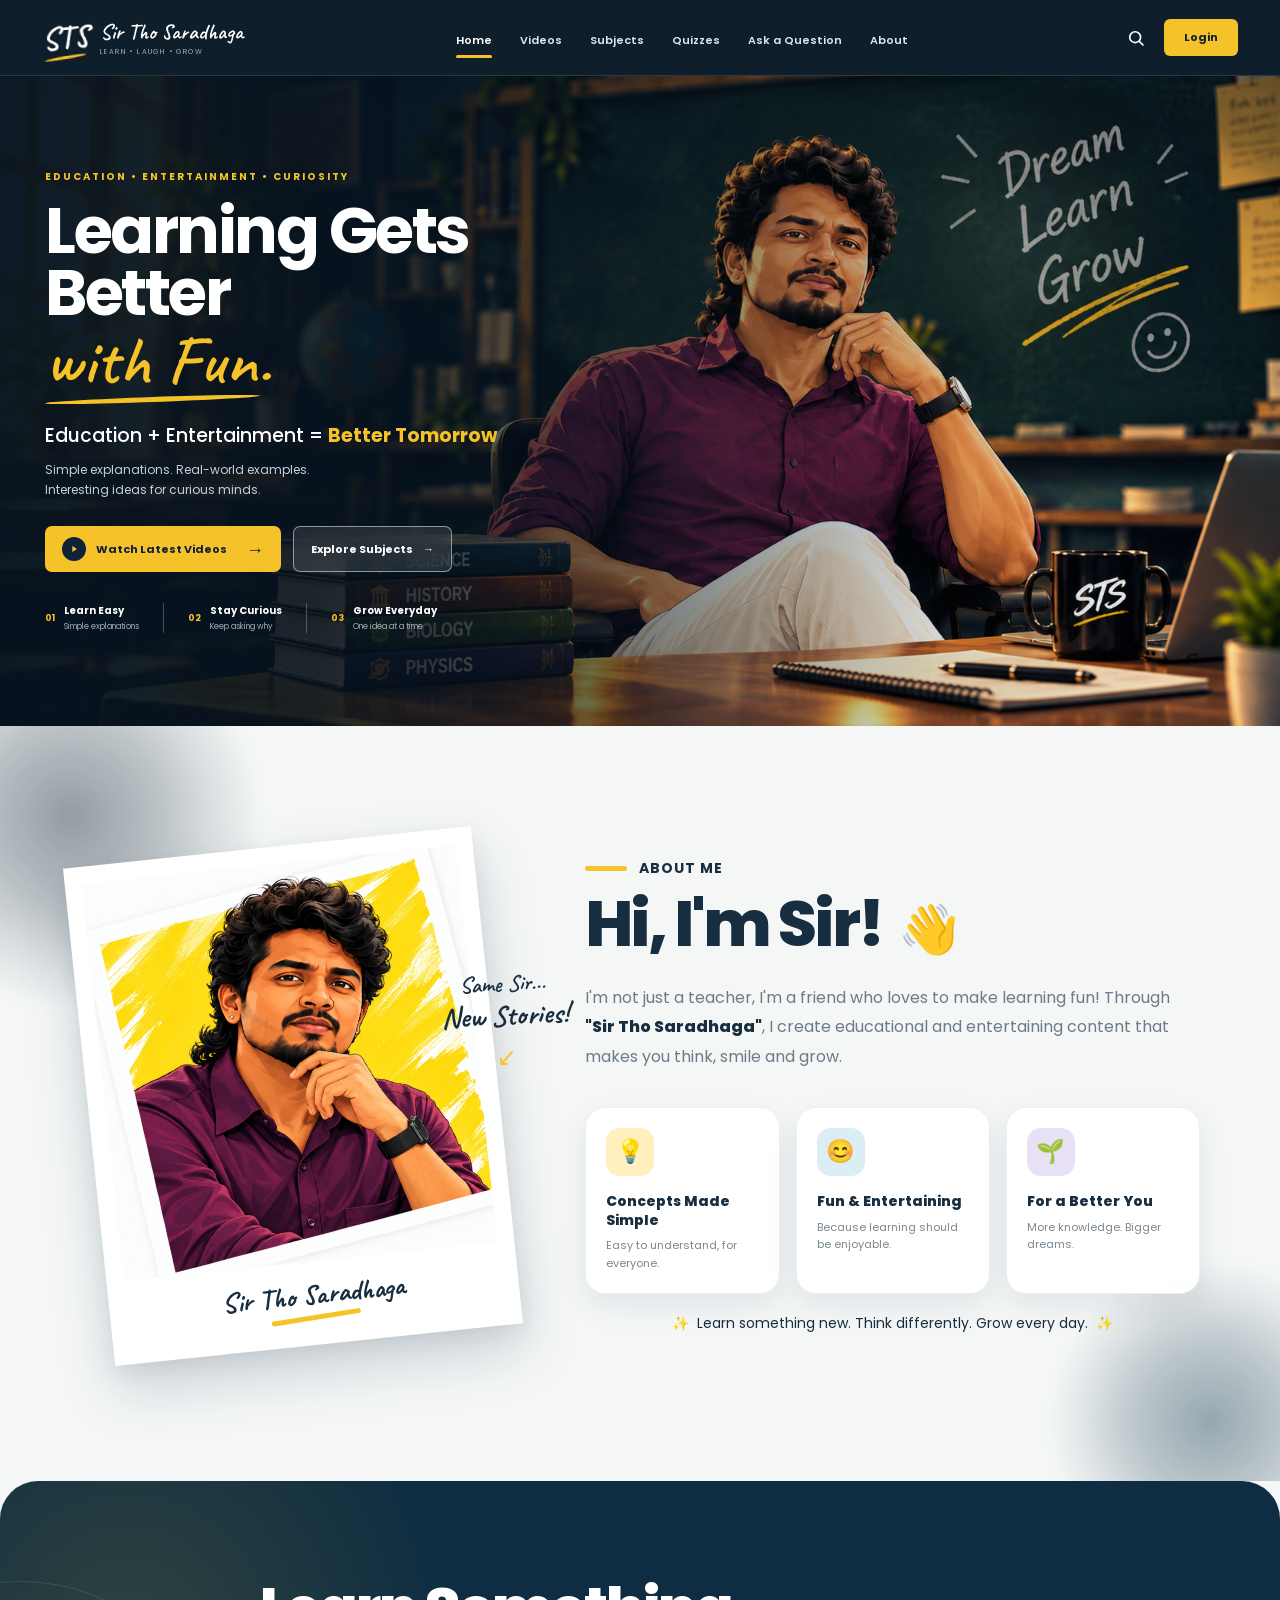
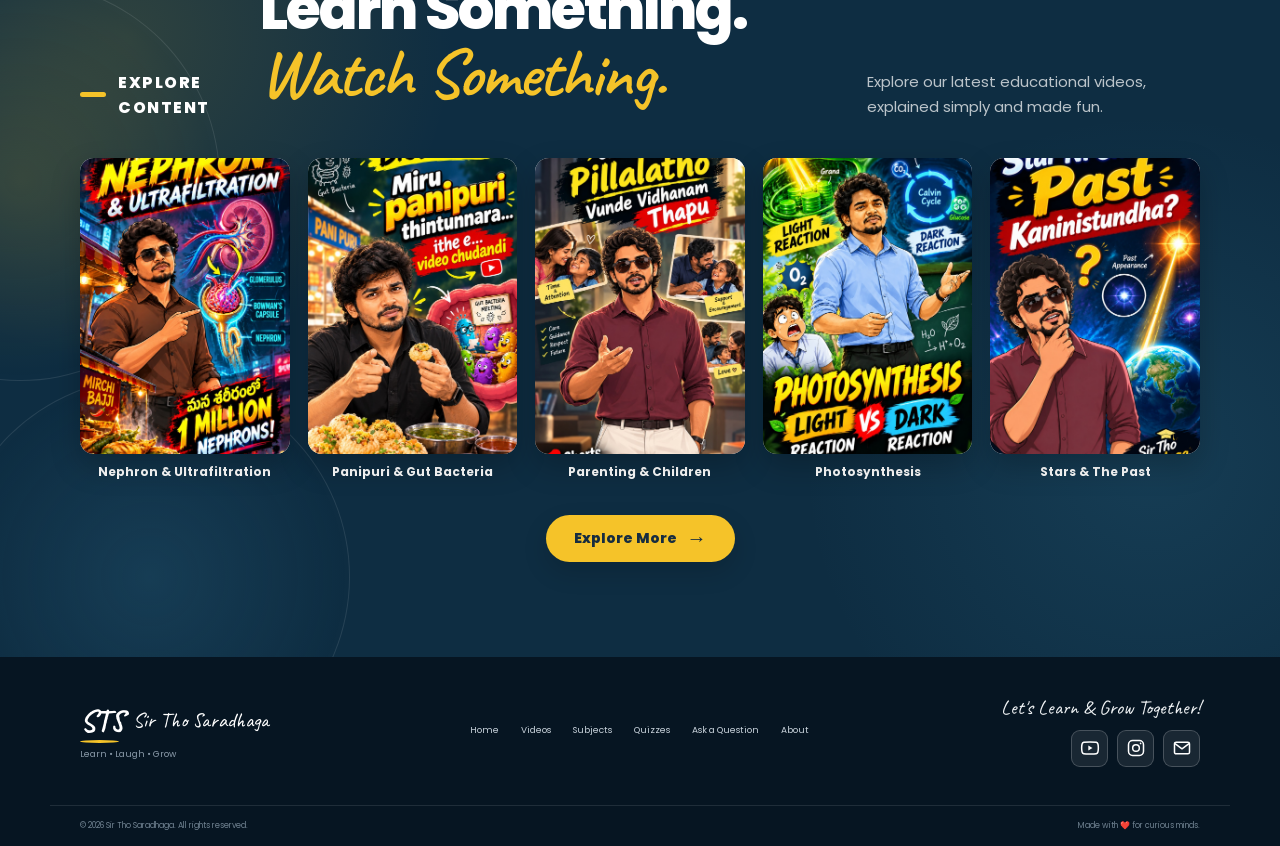
==== commit 0a06dd0f: "All updated" ====
--- a/index.html
+++ b/index.html
@@ -18,7 +18,7 @@
           crossorigin>
 
     <link
-        href="https://fonts.googleapis.com/css2?family=Baloo+2:wght@500;600;700;800&family=Poppins:wght@400;500;600;700&display=swap"
+        href="https://fonts.googleapis.com/css2?family=Caveat:wght@500;600;700&family=Poppins:wght@400;500;600;700;800&display=swap"
         rel="stylesheet">
 
     <link rel="stylesheet" href="style.css">
@@ -33,7 +33,7 @@
      NAVBAR
 ===================================================== -->
 
-<header class="navbar">
+<header class="navbar" id="navbar">
 
     <div class="nav-container">
 
@@ -42,15 +42,20 @@
 
         <a href="#home" class="logo">
 
-            <div class="logo-name">
-                SIR THO<br>
-                SARADHAGA
-            </div>
-
-            <div class="logo-underline"></div>
-
-            <div class="logo-tagline">
-                Learn • Laugh • Grow
+            <div class="logo-mark">
+                STS
+            </div>
+
+            <div class="logo-text">
+
+                <strong>
+                    Sir Tho Saradhaga
+                </strong>
+
+                <span>
+                    LEARN • LAUGH • GROW
+                </span>
+
             </div>
 
         </a>
@@ -87,36 +92,46 @@
         </nav>
 
 
-        <!-- SEARCH + LOGIN + MOBILE MENU -->
+        <!-- RIGHT -->
 
         <div class="nav-right">
 
-            <div class="search-box">
-
-                <span>⌕</span>
-
-                <input
-                    type="text"
-                    placeholder="Search videos, topics or questions..."
-                >
-
-            </div>
-
-
-            <a href="login.html" class="login-btn">
+            <div class="search-icon">
+
+                <svg viewBox="0 0 24 24">
+
+                    <circle
+                        cx="11"
+                        cy="11"
+                        r="6.5">
+                    </circle>
+
+                    <path
+                        d="M16 16L21 21">
+                    </path>
+
+                </svg>
+
+            </div>
+
+
+            <a
+                href="login.html"
+                class="login-btn">
+
                 Login
-            </a>
-
-
-            <!-- MOBILE MENU BUTTON -->
+
+            </a>
+
 
             <button
                 class="menu-toggle"
                 id="menuToggle"
                 type="button"
-                aria-label="Open menu"
-            >
+                aria-label="Open menu">
+
                 ☰
+
             </button>
 
         </div>
@@ -134,92 +149,132 @@
 <section class="hero" id="home">
 
 
-    <!-- HERO IMAGE -->
-
     <img
         class="hero-background"
-        src="images/Hero/hero_person.png"
-        alt=""
+        src="images/Hero/Hero-image.png"
+        alt="Sir Tho Saradhaga"
     >
 
 
-    <!-- TEXT READABILITY OVERLAY -->
-
     <div class="hero-overlay"></div>
 
 
+    <!-- GLASS LIGHT EFFECTS -->
+
+    <div class="hero-light hero-light-one"></div>
+
+    <div class="hero-light hero-light-two"></div>
+
+
     <!-- HERO CONTENT -->
 
     <div class="hero-content">
 
 
+        <div class="hero-eyebrow">
+            EDUCATION • ENTERTAINMENT • CURIOSITY
+        </div>
+
+
         <h1>
 
-            Learning is more fun
+            Learning Gets
 
             <br>
 
-            when you know the
-
-            <span>WHY!</span>
+            Better
+
+            <span>
+                with Fun.
+            </span>
 
         </h1>
 
 
+        <div class="yellow-stroke"></div>
+
+
+        <h2>
+
+            Education + Entertainment =
+            <strong>Better Tomorrow</strong>
+
+        </h2>
+
+
         <p class="hero-description">
 
             Simple explanations. Real-world examples.
 
             <br>
 
-            For curious minds.
+            Interesting ideas for curious minds.
 
         </p>
 
 
-        <!-- BUTTONS -->
-
         <div class="hero-buttons">
 
-            <a href="videos.html" class="watch-btn">
-
-                <span>▶</span>
+
+            <a
+                href="videos.html"
+                class="watch-btn">
+
+                <span class="play-circle">
+
+                    <svg viewBox="0 0 24 24">
+
+                        <path
+                            d="M8 5L19 12L8 19Z">
+                        </path>
+
+                    </svg>
+
+                </span>
 
                 Watch Latest Videos
 
-            </a>
-
-
-            <a href="subjects.html" class="subjects-btn">
-
-                <span>💡</span>
+                <span class="arrow">
+                    →
+                </span>
+
+            </a>
+
+
+            <a
+                href="subjects.html"
+                class="subjects-btn">
 
                 Explore Subjects
 
-            </a>
-
-        </div>
-
-
-        <!-- FEATURES -->
+                <span>
+                    →
+                </span>
+
+            </a>
+
+        </div>
+
+
+        <!-- HERO FEATURES -->
 
         <div class="hero-features">
 
 
-            <div class="feature-item">
-
-                <div class="feature-icon">
-                    💡
-                </div>
+            <div class="feature">
+
+                <span>
+                    01
+                </span>
 
                 <div>
 
                     <strong>
-                        Learn
+                        Learn Easy
                     </strong>
 
                     <small>
-                        Easy
+                        Simple explanations
                     </small>
 
                 </div>
@@ -227,21 +282,20 @@
             </div>
 
 
-
-            <div class="feature-item">
-
-                <div class="feature-icon">
-                    😊
-                </div>
+            <div class="feature">
+
+                <span>
+                    02
+                </span>
 
                 <div>
 
                     <strong>
-                        Stay
+                        Stay Curious
                     </strong>
 
                     <small>
-                        Curious
+                        Keep asking why
                     </small>
 
                 </div>
@@ -249,21 +303,20 @@
             </div>
 
 
-
-            <div class="feature-item">
-
-                <div class="feature-icon">
-                    📊
-                </div>
+            <div class="feature">
+
+                <span>
+                    03
+                </span>
 
                 <div>
 
                     <strong>
-                        Grow
+                        Grow Everyday
                     </strong>
 
                     <small>
-                        Everyday
+                        One idea at a time
                     </small>
 
                 </div>
@@ -273,55 +326,365 @@
 
         </div>
 
-
     </div>
 
-
 </section>
 
 
 
 <!-- =====================================================
-     FUTURE SECTIONS
+     ABOUT ME SECTION
 ===================================================== -->
 
-<section id="videos"></section>
-
-<section id="subjects"></section>
-
-<section id="quiz"></section>
-
-<section id="questions"></section>
+<section class="about-section" id="about-me">
+
+
+    <!-- ANIMATED BACKGROUND -->
+
+    <div class="about-bg-circle about-bg-circle-one"></div>
+
+    <div class="about-bg-circle about-bg-circle-two"></div>
+
+    <div class="about-bg-circle about-bg-circle-three"></div>
+
+
+    <div class="section-container about-container">
+
+
+        <!-- =================================================
+             LEFT IMAGE
+        ================================================= -->
+
+        <div class="about-visual">
+
+
+            <!-- POLAROID -->
+
+            <div class="about-polaroid">
+
+
+                <div class="about-photo">
+
+                    <img
+                        src="images/Hero/about-image.png"
+                        alt="Sir Tho Saradhaga"
+                    >
+
+                </div>
+
+
+                <div class="polaroid-caption">
+
+                    <span>
+                        Sir Tho Saradhaga
+                    </span>
+
+                    <div class="caption-line"></div>
+
+                </div>
+
+
+            </div>
+
+
+            <!-- SIDE NOTE -->
+
+            <div class="about-side-note">
+
+                <div class="note-small">
+                    Same Sir...
+                </div>
+
+                <div class="note-big">
+                    New Stories!
+                </div>
+
+                <div class="note-arrow">
+                    ↙
+                </div>
+
+            </div>
+
+
+            <!-- DECORATIVE DOTS -->
+
+            <div class="about-yellow-dot dot-one"></div>
+
+            <div class="about-yellow-dot dot-two"></div>
+
+
+        </div>
+
+
+
+        <!-- =================================================
+             RIGHT CONTENT
+        ================================================= -->
+
+        <div class="about-content">
+
+
+            <div class="about-label">
+
+                <span class="label-line"></span>
+
+                ABOUT ME
+
+            </div>
+
+
+            <h2>
+
+                Hi, I'm Sir!
+
+                <span class="wave">
+                    👋
+                </span>
+
+            </h2>
+
+
+            <p class="about-intro">
+
+                I'm not just a teacher, I'm a friend who loves
+                to make learning fun! Through
+                <strong>"Sir Tho Saradhaga"</strong>,
+                I create educational and entertaining content
+                that makes you think, smile and grow.
+
+            </p>
+
+
+
+            <!-- ABOUT CARDS -->
+
+            <div class="about-cards">
+
+
+                <div class="about-card">
+
+                    <div class="about-card-icon yellow-icon">
+                        💡
+                    </div>
+
+                    <h3>
+                        Concepts Made Simple
+                    </h3>
+
+                    <p>
+                        Easy to understand, for everyone.
+                    </p>
+
+                </div>
+
+
+                <div class="about-card">
+
+                    <div class="about-card-icon blue-icon">
+                        😊
+                    </div>
+
+                    <h3>
+                        Fun & Entertaining
+                    </h3>
+
+                    <p>
+                        Because learning should be enjoyable.
+                    </p>
+
+                </div>
+
+
+                <div class="about-card">
+
+                    <div class="about-card-icon purple-icon">
+                        🌱
+                    </div>
+
+                    <h3>
+                        For a Better You
+                    </h3>
+
+                    <p>
+                        More knowledge. Bigger dreams.
+                    </p>
+
+                </div>
+
+
+            </div>
+
+
+            <div class="about-bottom-message">
+
+                <span>✨</span>
+
+                Learn something new.
+                Think differently.
+                Grow every day.
+
+                <span>✨</span>
+
+            </div>
+
+
+        </div>
+
+    </div>
+
+</section>
 
 
 
 <!-- =====================================================
-     SPECIAL FOOTER
+     EXPLORE CONTENT
 ===================================================== -->
 
-<footer class="special-footer" id="about">
-
-
-    <!-- Floating decorations -->
-
-    <div class="footer-star star-one">
-        ⭐
+<section class="explore-section">
+
+    <div class="explore-glow explore-glow-one"></div>
+    <div class="explore-glow explore-glow-two"></div>
+
+    <div class="section-container">
+
+        <!-- HEADING -->
+
+        <div class="explore-heading">
+
+            <div class="section-label dark-label">
+                <span></span>
+                EXPLORE CONTENT
+            </div>
+
+            <h2>
+                Learn Something.
+                <em>Watch Something.</em>
+            </h2>
+
+            <p>
+                Explore our latest educational videos,
+                explained simply and made fun.
+            </p>
+
+        </div>
+
+
+        <!-- =================================================
+             5 THUMBNAILS
+        ================================================= -->
+
+        <div class="thumbnail-grid">
+
+            <!-- NEPHRON -->
+            <a href="videos.html" class="thumbnail-item">
+
+                <div class="thumbnail-image">
+                    <img
+                        src="images/Thumbnails/Nephron.jpeg"
+                        alt="Nephron and Ultrafiltration"
+                    >
+                </div>
+
+                <div class="thumbnail-title">
+                    Nephron & Ultrafiltration
+                </div>
+
+            </a>
+
+
+            <!-- PANIPURI -->
+            <a href="videos.html" class="thumbnail-item">
+
+                <div class="thumbnail-image">
+                    <img
+                        src="images/Thumbnails/panipuri.jpeg"
+                        alt="Panipuri and Gut Bacteria"
+                    >
+                </div>
+
+                <div class="thumbnail-title">
+                    Panipuri & Gut Bacteria
+                </div>
+
+            </a>
+
+
+            <!-- PARENTING -->
+            <a href="videos.html" class="thumbnail-item">
+
+                <div class="thumbnail-image">
+                    <img
+                        src="images/Thumbnails/parents-meet.jpeg"
+                        alt="Parenting and Children"
+                    >
+                </div>
+
+                <div class="thumbnail-title">
+                    Parenting & Children
+                </div>
+
+            </a>
+
+
+            <!-- PHOTOSYNTHESIS -->
+            <a href="videos.html" class="thumbnail-item">
+
+                <div class="thumbnail-image">
+                    <img
+                        src="images/Thumbnails/photosynthesis.jpeg"
+                        alt="Photosynthesis"
+                    >
+                </div>
+
+                <div class="thumbnail-title">
+                    Photosynthesis
+                </div>
+
+            </a>
+
+
+            <!-- STARS & THE PAST -->
+            <a href="videos.html" class="thumbnail-item">
+
+                <div class="thumbnail-image">
+                    <img
+                        src="images/Thumbnails/star-past.jpeg"
+                        alt="Stars and the Past"
+                    >
+                </div>
+
+                <div class="thumbnail-title">
+                    Stars & The Past
+                </div>
+
+            </a>
+
+        </div>
+
+
+        <!-- =================================================
+             EXPLORE MORE BUTTON
+        ================================================= -->
+
+        <div class="explore-more-wrapper">
+
+            <a href="videos.html" class="explore-more-btn">
+                Explore More
+                <span>→</span>
+            </a>
+
+        </div>
+
     </div>
 
-    <div class="footer-star star-two">
-        ✨
-    </div>
-
-    <div class="footer-star star-three">
-        💡
-    </div>
-
-    <div class="footer-star star-four">
-        📚
-    </div>
-
-
-    <div class="footer-container">
+</section><!-- =====================================================
+     FOOTER
+===================================================== -->
+
+<footer class="special-footer">
+
+
+    <div class="footer-main">
 
 
         <!-- BRAND -->
@@ -330,51 +693,51 @@
 
             <div class="footer-logo">
 
-                SIR THO
-                <br>
-                SARADHAGA
-
-            </div>
-
-            <div class="footer-line"></div>
-
-            <p class="footer-tagline">
-                Learn • Laugh • Grow 🌈
+                <span class="footer-sts">
+                    STS
+                </span>
+
+                <span class="footer-brand-name">
+                    Sir Tho Saradhaga
+                </span>
+
+            </div>
+
+
+            <p>
+                Learn • Laugh • Grow
             </p>
 
-            <p class="footer-description">
-
-                Simple explanations, interesting ideas
-                and a little curiosity every day! 💡
-
-            </p>
-
-        </div>
-
-
-
-        <!-- QUICK LINKS -->
+        </div>
+
+
+
+        <!-- LINKS -->
 
         <div class="footer-links">
 
-            <h3>
-                Explore 🚀
-            </h3>
-
             <a href="index.html">
-                🏠 Home
+                Home
             </a>
 
             <a href="videos.html">
-                🎬 Videos
+                Videos
             </a>
 
             <a href="subjects.html">
-                📚 Subjects
+                Subjects
+            </a>
+
+            <a href="quiz.html">
+                Quizzes
+            </a>
+
+            <a href="ask-question.html">
+                Ask a Question
             </a>
 
             <a href="about.html">
-                💛 About
+                About
             </a>
 
         </div>
@@ -385,12 +748,8 @@
 
         <div class="footer-social">
 
-            <h3>
-                Let's Connect! 💬
-            </h3>
-
             <p>
-                Follow, watch and learn with us.
+                Let's Learn & Grow Together!
             </p>
 
 
@@ -404,10 +763,25 @@
                     target="_blank"
                     rel="noopener noreferrer"
                     class="social youtube"
-                    aria-label="YouTube"
-                >
-                    ▶
+                    aria-label="YouTube">
+
+                    <svg
+                        viewBox="0 0 24 24"
+                        aria-hidden="true">
+
+                        <path
+                            d="M21.5 7.2a2.9 2.9 0 0 0-2-2C17.7 4.7 12 4.7 12 4.7s-5.7 0-7.5.5a2.9 2.9 0 0 0-2 2C2 9 2 12 2 12s0 3 .5 4.8a2.9 2.9 0 0 0 2 2c1.8.5 7.5.5 7.5.5s5.7 0 7.5-.5a2.9 2.9 0 0 0 2-2c.5-1.8.5-4.8.5-4.8s0-3-.5-4.8z">
+                        </path>
+
+                        <path
+                            class="social-play"
+                            d="M10 9l5 3-5 3z">
+                        </path>
+
+                    </svg>
+
                 </a>
+
 
 
                 <!-- INSTAGRAM -->
@@ -417,10 +791,37 @@
                     target="_blank"
                     rel="noopener noreferrer"
                     class="social instagram"
-                    aria-label="Instagram"
-                >
-                    ◎
+                    aria-label="Instagram">
+
+                    <svg
+                        viewBox="0 0 24 24"
+                        aria-hidden="true">
+
+                        <rect
+                            x="3"
+                            y="3"
+                            width="18"
+                            height="18"
+                            rx="5">
+                        </rect>
+
+                        <circle
+                            cx="12"
+                            cy="12"
+                            r="4">
+                        </circle>
+
+                        <circle
+                            cx="17.5"
+                            cy="6.5"
+                            r="1"
+                            class="social-dot">
+                        </circle>
+
+                    </svg>
+
                 </a>
+
 
 
                 <!-- EMAIL -->
@@ -428,17 +829,30 @@
                 <a
                     href="mailto:bandhilavijaysekhar@gmail.com"
                     class="social email"
-                    aria-label="Email"
-                >
-                    ✉
+                    aria-label="Email">
+
+                    <svg
+                        viewBox="0 0 24 24"
+                        aria-hidden="true">
+
+                        <rect
+                            x="3"
+                            y="5"
+                            width="18"
+                            height="14"
+                            rx="2">
+                        </rect>
+
+                        <path
+                            d="M4 7l8 6 8-6">
+                        </path>
+
+                    </svg>
+
                 </a>
 
-            </div>
-
-
-            <p class="social-text">
-                Stay curious. Keep learning. 🌟
-            </p>
+
+            </div>
 
         </div>
 
@@ -450,96 +864,112 @@
 
     <div class="footer-bottom">
 
-        <div>
-            © 2026 <strong>Sir Tho Saradhaga</strong>
-        </div>
-
-        <div>
-            Made with ❤️ for curious minds
-        </div>
+        <span>
+            © 2026 Sir Tho Saradhaga.
+            All rights reserved.
+        </span>
+
+        <span>
+            Made with ❤️ for curious minds.
+        </span>
 
     </div>
 
-
 </footer>
 
 
 
 <!-- =====================================================
-     MOBILE MENU JAVASCRIPT
+     JAVASCRIPT
 ===================================================== -->
 
 <script>
 
-    const menuToggle =
-        document.getElementById("menuToggle");
-
-    const navLinks =
-        document.getElementById("navLinks");
-
-
-    menuToggle.addEventListener(
-        "click",
-        function () {
-
-            navLinks.classList.toggle(
+
+/* =====================================================
+   NAVBAR GLASS EFFECT
+===================================================== */
+
+const navbar =
+    document.getElementById("navbar");
+
+
+window.addEventListener(
+    "scroll",
+    function () {
+
+        if (window.scrollY > 30) {
+
+            navbar.classList.add("scrolled");
+
+        } else {
+
+            navbar.classList.remove("scrolled");
+
+        }
+
+    }
+);
+
+
+
+/* =====================================================
+   MOBILE MENU
+===================================================== */
+
+const menuToggle =
+    document.getElementById("menuToggle");
+
+const navLinks =
+    document.getElementById("navLinks");
+
+
+menuToggle.addEventListener(
+    "click",
+    function () {
+
+        navLinks.classList.toggle(
+            "mobile-open"
+        );
+
+
+        if (
+            navLinks.classList.contains(
                 "mobile-open"
-            );
-
-
-            if (
-                navLinks.classList.contains(
+            )
+        ) {
+
+            menuToggle.textContent = "✕";
+
+        } else {
+
+            menuToggle.textContent = "☰";
+
+        }
+
+    }
+);
+
+
+navLinks
+    .querySelectorAll("a")
+    .forEach(function (link) {
+
+        link.addEventListener(
+            "click",
+            function () {
+
+                navLinks.classList.remove(
                     "mobile-open"
-                )
-            ) {
-
-                menuToggle.textContent = "✕";
-
-                menuToggle.setAttribute(
-                    "aria-label",
-                    "Close menu"
                 );
 
-            } else {
-
                 menuToggle.textContent = "☰";
 
-                menuToggle.setAttribute(
-                    "aria-label",
-                    "Open menu"
-                );
-
             }
-
-        }
-    );
-
-
-    /* CLOSE MENU AFTER CLICKING A LINK */
-
-    navLinks
-        .querySelectorAll("a")
-        .forEach(function (link) {
-
-            link.addEventListener(
-                "click",
-                function () {
-
-                    navLinks.classList.remove(
-                        "mobile-open"
-                    );
-
-                    menuToggle.textContent = "☰";
-
-                    menuToggle.setAttribute(
-                        "aria-label",
-                        "Open menu"
-                    );
-
-                }
-            );
-
-        });
+        );
+
+    });
+
 
 </script>
 
--- a/style.css
+++ b/style.css
@@ -1,6 +1,6 @@
 /* =========================================================
    SIR THO SARADHAGA
-   MAIN WEBSITE CSS
+   PROFESSIONAL NAVY + YELLOW + GLASS THEME
 ========================================================= */
 
 
@@ -14,64 +14,70 @@
     box-sizing: border-box;
 }
 
-
 html {
     scroll-behavior: smooth;
 }
 
-
 body {
     font-family: "Poppins", sans-serif;
-    background: #ffffff;
-    color: #142238;
-}
-
+    color: #102238;
+    background: #f4f7f8;
+    overflow-x: hidden;
+}
 
 a {
     text-decoration: none;
     color: inherit;
 }
 
-
-button,
-input {
+button {
     font-family: inherit;
 }
 
 
-
 /* =========================================================
    NAVBAR
 ========================================================= */
 
 .navbar {
-    width: 100%;
-    height: 80px;
-
-    background: #102238;
-
     position: sticky;
     top: 0;
-
     z-index: 1000;
-}
-
+
+    width: 100%;
+    height: 76px;
+
+    background: rgba(7, 23, 36, 0.97);
+
+    border-bottom: 1px solid rgba(255, 255, 255, 0.12);
+
+    transition: 0.3s ease;
+}
+
+.navbar.scrolled {
+    background: rgba(7, 23, 36, 0.72);
+
+    backdrop-filter: blur(22px);
+    -webkit-backdrop-filter: blur(22px);
+
+    box-shadow:
+        0 12px 35px rgba(0, 0, 0, 0.20);
+}
 
 .nav-container {
     width: 100%;
     max-width: 1450px;
 
     height: 100%;
-
-    margin: 0 auto;
-    padding: 0 40px;
+    margin: auto;
+
+    padding: 0 42px;
 
     display: flex;
     align-items: center;
 
-    gap: 30px;
-}
-
+    gap: 25px;
+}
 
 
 /* =========================================================
@@ -79,51 +85,69 @@
 ========================================================= */
 
 .logo {
-    width: 160px;
+    display: flex;
+    align-items: center;
+    gap: 10px;
 
     flex-shrink: 0;
+}
+
+.logo-mark {
+    position: relative;
+
+    width: 48px;
 
     color: #ffffff;
 
-    font-family: "Baloo 2", cursive;
-}
-
-
-.logo-name {
-    font-size: 19px;
-
-    font-weight: 800;
-
-    line-height: 0.85;
-
-    letter-spacing: 0.5px;
-}
-
-
-.logo-underline {
-    width: 88px;
-    height: 4px;
+    font-family: "Caveat", cursive;
+    font-size: 32px;
+    font-weight: 700;
+
+    line-height: 1;
+
+    transform: rotate(-5deg);
+}
+
+.logo-mark::after {
+    content: "";
+
+    position: absolute;
+
+    left: 1px;
+    bottom: -5px;
+
+    width: 42px;
+    height: 3px;
 
     background: #f5c329;
 
-    margin-top: 5px;
-
-    border-radius: 10px;
-
-    transform: rotate(-3deg);
-}
-
-
-.logo-tagline {
-    font-family: "Poppins", sans-serif;
-
-    font-size: 9px;
-
-    margin-top: 4px;
-
-    letter-spacing: 0.2px;
-}
-
+    border-radius: 50%;
+
+    transform: rotate(-5deg);
+}
+
+.logo-text {
+    display: flex;
+    flex-direction: column;
+    gap: 1px;
+}
+
+.logo-text strong {
+    color: #ffffff;
+
+    font-family: "Caveat", cursive;
+
+    font-size: 22px;
+    font-weight: 600;
+}
+
+.logo-text span {
+    color: #9baab8;
+
+    font-size: 7px;
+
+    letter-spacing: 1.4px;
+}
 
 
 /* =========================================================
@@ -132,195 +156,122 @@
 
 .nav-links {
     flex: 1;
+
+    display: flex;
+    justify-content: center;
+    align-items: center;
+
+    gap: 28px;
+}
+
+.nav-links a {
+    position: relative;
+
+    color: #dfe6ec;
+
+    font-size: 11px;
+    font-weight: 600;
+
+    padding: 30px 0 25px;
+
+    transition: 0.25s ease;
+}
+
+.nav-links a:hover {
+    color: #f5c329;
+}
+
+.nav-links a.active {
+    color: #ffffff;
+}
+
+.nav-links a.active::after {
+    content: "";
+
+    position: absolute;
+
+    left: 0;
+    right: 0;
+    bottom: 16px;
+
+    height: 3px;
+
+    background: #f5c329;
+
+    border-radius: 5px;
+}
+
+
+/* =========================================================
+   NAV RIGHT
+========================================================= */
+
+.nav-right {
+    display: flex;
+    align-items: center;
+
+    gap: 14px;
+
+    flex-shrink: 0;
+}
+
+.search-icon {
+    width: 29px;
+    height: 29px;
 
     display: flex;
     align-items: center;
     justify-content: center;
-
-    gap: 31px;
-}
-
-
-.nav-links a {
-    position: relative;
-
-    color: #ffffff;
-
-    font-size: 13px;
-    font-weight: 500;
-
-    padding: 31px 0 26px;
-
-    transition: color 0.2s ease;
-}
-
-
-.nav-links a:hover {
-    color: #f5c329;
-}
-
-
-.nav-links a.active {
-    color: #f5c329;
-}
-
-
-.nav-links a.active::after {
-    content: "";
-
-    position: absolute;
-
-    left: 0;
-    right: 0;
-
-    bottom: 16px;
-
-    height: 3px;
+}
+
+.search-icon svg {
+    width: 20px;
+    height: 20px;
+
+    fill: none;
+    stroke: #ffffff;
+    stroke-width: 2;
+}
+
+.login-btn {
+    padding: 10px 20px;
 
     background: #f5c329;
 
-    border-radius: 10px;
-}
-
-
-
-/* =========================================================
-   NAV RIGHT
-========================================================= */
-
-.nav-right {
-    display: flex;
-
-    align-items: center;
-
-    gap: 18px;
-
-    flex-shrink: 0;
-}
-
-
-
-/* =========================================================
-   SEARCH
-========================================================= */
-
-.search-box {
-    width: 270px;
-    height: 39px;
-
-    border: 1px solid #738091;
-
-    border-radius: 25px;
-
-    display: flex;
-
-    align-items: center;
-
-    padding: 0 13px;
-
-    color: #ffffff;
-}
-
-
-.search-box span {
-    font-size: 25px;
-
-    margin-right: 7px;
-
-    line-height: 1;
-}
-
-
-.search-box input {
-    width: 100%;
-
-    border: none;
-
-    outline: none;
-
-    background: transparent;
-
-    color: #ffffff;
+    color: #102238;
+
+    border-radius: 6px;
 
     font-size: 11px;
-}
-
-
-.search-box input::placeholder {
-    color: #aeb7c3;
-}
-
-
-
-/* =========================================================
-   LOGIN
-========================================================= */
-
-.login-btn {
-    border: none;
-
-    background: #f23835;
-
-    color: #ffffff;
-
-    padding: 11px 23px;
-
-    border-radius: 10px;
-
-    font-size: 13px;
-
-    font-weight: 600;
-
-    cursor: pointer;
-
-    transition: 0.2s ease;
-}
-
+    font-weight: 700;
+
+    transition: 0.25s ease;
+}
 
 .login-btn:hover {
-    background: #d92e2b;
-
-    transform: translateY(-2px);
-}
-
-
-
-/* =========================================================
-   MOBILE MENU BUTTON
-========================================================= */
+    transform: translateY(-3px);
+
+    box-shadow:
+        0 10px 22px rgba(245, 195, 41, 0.25);
+}
 
 .menu-toggle {
     display: none;
 
-    width: 44px;
-    height: 44px;
-
-    border: 2px solid #f5c329;
-
-    border-radius: 10px;
+    width: 40px;
+    height: 40px;
+
+    border: none;
+    border-radius: 6px;
 
     background: #f5c329;
 
     color: #102238;
 
-    font-size: 25px;
-
-    font-weight: 800;
+    font-size: 19px;
 
     cursor: pointer;
-
-    align-items: center;
-
-    justify-content: center;
-
-    transition: 0.2s ease;
-}
-
-
-.menu-toggle:hover {
-    transform: translateY(-2px);
-}
-
+}
 
 
 /* =========================================================
@@ -328,22 +279,14 @@
 ========================================================= */
 
 .hero {
-    width: 100%;
-
     position: relative;
 
+    min-height: 650px;
+
     overflow: hidden;
 
-    background: #fff9ed;
-
-    aspect-ratio: 16 / 7.2;
-}
-
-
-
-/* =========================================================
-   HERO BACKGROUND IMAGE
-========================================================= */
+    background: #071724;
+}
 
 .hero-background {
     position: absolute;
@@ -353,20 +296,12 @@
     width: 100%;
     height: 100%;
 
-    display: block;
-
     object-fit: cover;
 
-    object-position: center center;
+    object-position: center;
 
     z-index: 1;
 }
-
-
-
-/* =========================================================
-   HERO OVERLAY
-========================================================= */
 
 .hero-overlay {
     position: absolute;
@@ -375,25 +310,82 @@
 
     z-index: 2;
 
+    background:
+        linear-gradient(
+            90deg,
+            rgba(5, 18, 30, 0.97) 0%,
+            rgba(5, 18, 30, 0.90) 25%,
+            rgba(5, 18, 30, 0.56) 49%,
+            rgba(5, 18, 30, 0.16) 73%,
+            rgba(5, 18, 30, 0.02) 100%
+        );
+}
+
+
+/* =========================================================
+   HERO LIGHT / GLASS EFFECT
+========================================================= */
+
+.hero-light {
+    position: absolute;
+
+    z-index: 3;
+
+    border-radius: 50%;
+
     pointer-events: none;
 
-    background: linear-gradient(
-        to right,
-
-        rgba(255, 249, 237, 0.99) 0%,
-
-        rgba(255, 249, 237, 0.98) 23%,
-
-        rgba(255, 249, 237, 0.92) 32%,
-
-        rgba(255, 249, 237, 0.65) 39%,
-
-        rgba(255, 249, 237, 0.15) 47%,
-
-        rgba(255, 249, 237, 0) 55%
-    );
-}
-
+    filter: blur(25px);
+
+    opacity: 0.5;
+
+    animation:
+        floatingLight 8s ease-in-out infinite;
+}
+
+.hero-light-one {
+    width: 300px;
+    height: 300px;
+
+    right: 7%;
+    top: 2%;
+
+    background:
+        radial-gradient(
+            circle,
+            rgba(255,255,255,0.15),
+            rgba(245,195,41,0.08),
+            transparent 70%
+        );
+}
+
+.hero-light-two {
+    width: 220px;
+    height: 220px;
+
+    right: 35%;
+    bottom: -100px;
+
+    background:
+        radial-gradient(
+            circle,
+            rgba(100,170,200,0.14),
+            transparent 70%
+        );
+
+    animation-delay: 2s;
+}
+
+@keyframes floatingLight {
+    0%,
+    100% {
+        transform: translateY(0);
+    }
+
+    50% {
+        transform: translateY(-18px);
+    }
+}
 
 
 /* =========================================================
@@ -405,102 +397,97 @@
 
     z-index: 5;
 
-    width: 100%;
-
     max-width: 1450px;
 
-    height: 100%;
-
-    margin: 0 auto;
-
-    padding-left: 45px;
+    min-height: 650px;
+
+    margin: auto;
+
+    padding: 80px 45px;
 
     display: flex;
-
     flex-direction: column;
 
     justify-content: center;
-
     align-items: flex-start;
 }
 
-
-
-/* =========================================================
-   HERO HEADING
-========================================================= */
+.hero-eyebrow {
+    margin-bottom: 15px;
+
+    color: #f5c329;
+
+    font-size: 10px;
+
+    font-weight: 700;
+
+    letter-spacing: 2px;
+}
 
 .hero-content h1 {
-    font-family: "Baloo 2", cursive;
-
-    font-size: clamp(48px, 4.4vw, 70px);
+    max-width: 650px;
+
+    color: #ffffff;
+
+    font-size: clamp(48px, 5vw, 76px);
+
+    line-height: 0.98;
+
+    letter-spacing: -2.5px;
 
     font-weight: 700;
-
-    line-height: 0.95;
-
-    letter-spacing: -1px;
-
-    color: #102238;
-
-    max-width: 610px;
-}
-
+}
 
 .hero-content h1 span {
-    display: inline-block;
-
-    position: relative;
-
-    color: #f5a900;
-
-    font-size: 1.2em;
-
-    margin-top: 4px;
-}
-
-
-
-/* =========================================================
-   WHY UNDERLINE
-========================================================= */
-
-.hero-content h1 span::after {
-    content: "";
-
-    position: absolute;
-
-    left: 4%;
-
-    right: -7%;
-
-    bottom: -8px;
-
-    height: 7px;
-
-    background: #e33b36;
+    display: block;
+
+    margin-top: 2px;
+
+    color: #f5c329;
+
+    font-family: "Caveat", cursive;
+
+    font-size: 1.08em;
+
+    font-weight: 600;
+
+    letter-spacing: 0;
+}
+
+.yellow-stroke {
+    width: 215px;
+    height: 5px;
+
+    margin: 2px 0 19px;
+
+    background: #f5c329;
 
     border-radius: 50%;
 
     transform: rotate(-2deg);
 }
 
-
-
-/* =========================================================
-   DESCRIPTION
-========================================================= */
+.hero-content h2 {
+    color: #ffffff;
+
+    font-size: 19px;
+
+    font-weight: 500;
+}
+
+.hero-content h2 strong {
+    color: #f5c329;
+}
 
 .hero-description {
-    margin-top: 27px;
-
-    color: #25364b;
-
-    font-size: 15px;
-
-    line-height: 1.55;
-}
-
+    margin-top: 10px;
+
+    color: #c6d0d9;
+
+    font-size: 12px;
+
+    line-height: 1.7;
+}
 
 
 /* =========================================================
@@ -510,77 +497,91 @@
 .hero-buttons {
     display: flex;
 
-    align-items: center;
-
     gap: 12px;
 
-    margin-top: 25px;
-}
-
+    margin-top: 26px;
+}
 
 .watch-btn,
 .subjects-btn {
-    height: 46px;
-
-    padding: 0 20px;
-
-    border-radius: 11px;
+    min-height: 46px;
+
+    padding: 0 17px;
 
     display: flex;
-
     align-items: center;
 
+    gap: 10px;
+
+    border-radius: 7px;
+
+    font-size: 11px;
+
+    font-weight: 700;
+
+    transition: 0.3s ease;
+}
+
+.watch-btn {
+    background: #f5c329;
+
+    color: #102238;
+}
+
+.watch-btn:hover {
+    transform: translateY(-4px);
+
+    box-shadow:
+        0 14px 28px rgba(245,195,41,0.28);
+}
+
+.play-circle {
+    width: 24px;
+    height: 24px;
+
+    display: flex;
+    align-items: center;
     justify-content: center;
 
-    gap: 9px;
-
-    font-size: 13px;
-
-    font-weight: 700;
-
-    transition: all 0.2s ease;
-}
-
-
-
-/* RED BUTTON */
-
-.watch-btn {
-    background: #ed3936;
-
+    background: #102238;
+
+    border-radius: 50%;
+}
+
+.play-circle svg {
+    width: 10px;
+    height: 10px;
+
+    fill: #f5c329;
+}
+
+.arrow {
+    margin-left: 9px;
+
+    font-size: 18px;
+}
+
+.subjects-btn {
     color: #ffffff;
 
-    box-shadow:
-        0 5px 12px rgba(237, 57, 54, 0.15);
-}
-
-
-.watch-btn:hover {
-    transform: translateY(-2px);
-
-    box-shadow:
-        0 8px 18px rgba(237, 57, 54, 0.22);
-}
-
-
-
-/* OUTLINE BUTTON */
-
-.subjects-btn {
-    background: #ffffff;
-
-    color: #102238;
-
-    border: 1.5px solid #102238;
-}
-
+    border:
+        1px solid
+        rgba(255,255,255,0.5);
+
+    background:
+        rgba(255,255,255,0.09);
+
+    backdrop-filter: blur(12px);
+
+    -webkit-backdrop-filter: blur(12px);
+}
 
 .subjects-btn:hover {
-    background: #fff2c8;
-
-    transform: translateY(-2px);
-}
-
+    transform: translateY(-4px);
+
+    background:
+        rgba(255,255,255,0.17);
+}
 
 
 /* =========================================================
@@ -590,303 +591,1495 @@
 .hero-features {
     display: flex;
 
+    margin-top: 31px;
+
+    gap: 0;
+}
+
+.feature {
+    display: flex;
+
+    gap: 9px;
+
     align-items: center;
 
-    gap: 32px;
-
-    margin-top: 36px;
-}
-
-
-.feature-item {
+    padding: 0 24px;
+
+    border-right:
+        1px solid
+        rgba(255,255,255,0.25);
+}
+
+.feature:first-child {
+    padding-left: 0;
+}
+
+.feature:last-child {
+    border-right: none;
+}
+
+.feature > span {
+    color: #f5c329;
+
+    font-size: 9px;
+
+    font-weight: 700;
+}
+
+.feature strong,
+.feature small {
+    display: block;
+}
+
+.feature strong {
+    color: #ffffff;
+
+    font-size: 10px;
+}
+
+.feature small {
+    margin-top: 2px;
+
+    color: #9eacb9;
+
+    font-size: 8px;
+}
+
+
+/* =========================================================
+   COMMON SECTION
+========================================================= */
+
+.section-container {
+    max-width: 1180px;
+
+    width: 100%;
+
+    margin: auto;
+
+    padding: 0 30px;
+}
+
+.section-label {
     display: flex;
 
     align-items: center;
 
-    gap: 8px;
-}
-
-
-.feature-icon {
-    font-size: 29px;
-
-    line-height: 1;
-}
-
-
-.feature-item strong,
-.feature-item small {
+    gap: 9px;
+
+    color: #102238;
+
+    font-size: 10px;
+
+    font-weight: 700;
+
+    letter-spacing: 1.5px;
+}
+
+.section-label span {
+    width: 24px;
+    height: 3px;
+
+    border-radius: 5px;
+
+    background: #f5c329;
+}
+
+
+//* =========================================================
+   ABOUT ME - NEW DESIGN ONLY
+   ========================================================= */
+
+.about-section {
+
+    position: relative;
+
+    overflow: hidden;
+
+    padding: 110px 5% 120px;
+
+    background: #f8faf9;
+
+    isolation: isolate;
+}
+
+
+/* =========================================================
+   DARK BOUNCY BACKGROUND
+   Light section + dark moving effects
+   ========================================================= */
+
+.about-bg {
+
+    position: absolute;
+
+    border-radius: 50%;
+
+    pointer-events: none;
+
+    z-index: -1;
+
+    filter: blur(4px);
+}
+
+
+/* LEFT DARK BOUNCY EFFECT */
+
+.about-bg-one {
+
+    width: 420px;
+    height: 420px;
+
+    left: -170px;
+    top: -130px;
+
+    background:
+        radial-gradient(
+            circle,
+            rgba(28, 50, 66, 0.30) 0%,
+            rgba(28, 50, 66, 0.18) 38%,
+            rgba(28, 50, 66, 0.06) 60%,
+            transparent 75%
+        );
+
+    animation:
+        aboutBounceOne
+        7s
+        ease-in-out
+        infinite;
+}
+
+
+/* RIGHT DARK BOUNCY EFFECT */
+
+.about-bg-two {
+
+    width: 380px;
+    height: 380px;
+
+    right: -130px;
+    bottom: -140px;
+
+    background:
+        radial-gradient(
+            circle,
+            rgba(25, 58, 78, 0.32) 0%,
+            rgba(25, 58, 78, 0.18) 38%,
+            rgba(25, 58, 78, 0.06) 60%,
+            transparent 75%
+        );
+
+    animation:
+        aboutBounceTwo
+        8s
+        ease-in-out
+        infinite;
+}
+
+
+/* SMALL YELLOW EFFECT */
+
+.about-bg-three {
+
+    width: 170px;
+    height: 170px;
+
+    right: 30%;
+    top: 8%;
+
+    background:
+        radial-gradient(
+            circle,
+            rgba(245, 195, 41, 0.30),
+            rgba(245, 195, 41, 0.08) 50%,
+            transparent 75%
+        );
+
+    animation:
+        aboutBounceThree
+        6s
+        ease-in-out
+        infinite;
+}
+
+
+/* ANIMATIONS */
+
+@keyframes aboutBounceOne {
+
+    0% {
+        transform:
+            translate(0, 0)
+            scale(1);
+    }
+
+    25% {
+        transform:
+            translate(70px, 40px)
+            scale(1.12);
+    }
+
+    50% {
+        transform:
+            translate(140px, -5px)
+            scale(0.94);
+    }
+
+    75% {
+        transform:
+            translate(75px, 70px)
+            scale(1.08);
+    }
+
+    100% {
+        transform:
+            translate(0, 0)
+            scale(1);
+    }
+}
+
+
+@keyframes aboutBounceTwo {
+
+    0% {
+        transform:
+            translate(0, 0)
+            scale(1);
+    }
+
+    25% {
+        transform:
+            translate(-60px, -40px)
+            scale(1.12);
+    }
+
+    50% {
+        transform:
+            translate(-120px, 10px)
+            scale(0.94);
+    }
+
+    75% {
+        transform:
+            translate(-70px, -55px)
+            scale(1.08);
+    }
+
+    100% {
+        transform:
+            translate(0, 0)
+            scale(1);
+    }
+}
+
+
+@keyframes aboutBounceThree {
+
+    0%,
+    100% {
+        transform:
+            translate(0, 0)
+            scale(1);
+    }
+
+    50% {
+        transform:
+            translate(-40px, 55px)
+            scale(1.25);
+    }
+}
+
+
+/* =========================================================
+   ABOUT CONTAINER
+   ========================================================= */
+
+.about-container {
+
+    position: relative;
+
+    z-index: 2;
+
+    display: grid;
+
+    grid-template-columns:
+        0.95fr 1.15fr;
+
+    gap: 70px;
+
+    align-items: center;
+}
+
+
+/* =========================================================
+   LEFT IMAGE
+   ========================================================= */
+
+.about-visual {
+
+    position: relative;
+
+    min-height: 550px;
+
+    display: flex;
+
+    align-items: center;
+
+    justify-content: center;
+}
+
+
+/* POLAROID */
+
+.about-polaroid {
+
+    width: 410px;
+
+    padding: 17px 17px 25px;
+
+    background: #ffffff;
+
+    box-shadow:
+        0 25px 55px rgba(23, 45, 64, 0.18),
+        0 8px 20px rgba(23, 45, 64, 0.08);
+
+    transform: rotate(-6deg);
+
+    animation:
+        aboutPolaroidFloat
+        5s
+        ease-in-out
+        infinite;
+
+    transition:
+        transform 0.4s ease,
+        box-shadow 0.4s ease;
+}
+
+
+.about-polaroid:hover {
+
+    transform:
+        rotate(-2deg)
+        translateY(-8px);
+
+    box-shadow:
+        0 30px 65px rgba(23, 45, 64, 0.25);
+}
+
+
+@keyframes aboutPolaroidFloat {
+
+    0%,
+    100% {
+        transform:
+            rotate(-6deg)
+            translateY(0);
+    }
+
+    50% {
+        transform:
+            rotate(-4deg)
+            translateY(-10px);
+    }
+}
+
+
+/* IMAGE */
+
+.about-photo {
+
+    width: 100%;
+
+    height: 400px;
+
+    overflow: hidden;
+
+    background: #f1f1f1;
+}
+
+
+.about-photo img {
+
+    width: 100%;
+
+    height: 100%;
+
     display: block;
-}
-
-
-.feature-item strong {
-    color: #142238;
+
+    object-fit: cover;
+
+    transition:
+        transform 0.5s ease;
+}
+
+
+.about-polaroid:hover
+.about-photo img {
+
+    transform:
+        scale(1.04);
+}
+
+
+/* POLAROID CAPTION */
+
+.polaroid-caption {
+
+    padding-top: 15px;
+
+    text-align: center;
+
+    font-family: "Caveat", cursive;
+
+    font-size: 28px;
+
+    font-weight: 700;
+
+    color: #172d40;
+}
+
+
+.caption-line {
+
+    width: 90px;
+
+    height: 5px;
+
+    margin: 3px auto 0;
+
+    border-radius: 20px;
+
+    background: #f5c329;
+
+    transform: rotate(-3deg);
+}
+
+
+//* =========================================================
+   SAME SIR / NEW STORIES
+   ========================================================= */
+
+.about-note {
+
+    position: absolute;
+
+    /* Move note to the LEFT of the image */
+    left: -150px;
+
+    /* Keep it vertically around the middle */
+    top: 120px;
+
+    width: 130px;
+
+    color: #172d40;
+
+    transform: rotate(-6deg);
+
+    z-index: 5;
+
+    /* IMPORTANT:
+       keeps the note completely outside the image */
+    pointer-events: none;
+}
+
+
+.about-note span {
+
+    display: block;
+
+    font-family: "Caveat", cursive;
+
+    font-size: 25px;
+
+    font-weight: 600;
+
+    line-height: 1.05;
+}
+
+
+.about-note strong {
+
+    display: block;
+
+    margin-top: 5px;
+
+    font-family: "Caveat", cursive;
+
+    font-size: 31px;
+
+    font-weight: 700;
+
+    line-height: 1.05;
+}
+
+
+.about-note-arrow {
+
+    margin-top: 10px;
+
+    margin-left: 55px;
+
+    font-family: sans-serif;
+
+    font-size: 50px;
+
+    line-height: 0.7;
+
+    transform: rotate(15deg);
+}
+/* =========================================================
+   YELLOW DOTS
+   ========================================================= */
+
+.about-dot {
+
+    position: absolute;
+
+    border-radius: 50%;
+
+    background: #f5c329;
+
+    box-shadow:
+        0 5px 15px rgba(245, 195, 41, 0.30);
+
+    animation:
+        aboutDotBounce
+        4s
+        ease-in-out
+        infinite;
+}
+
+
+.about-dot-one {
+
+    width: 18px;
+    height: 18px;
+
+    left: 25px;
+    top: 55px;
+}
+
+
+.about-dot-two {
+
+    width: 12px;
+    height: 12px;
+
+    left: 45px;
+    bottom: 65px;
+
+    animation-delay: 1s;
+}
+
+
+@keyframes aboutDotBounce {
+
+    0%,
+    100% {
+        transform:
+            translateY(0);
+    }
+
+    50% {
+        transform:
+            translateY(-14px);
+    }
+}
+
+
+/* =========================================================
+   RIGHT CONTENT
+   ========================================================= */
+
+.about-content {
+
+    padding: 15px 0;
+}
+
+
+.about-content .section-label {
+
+    display: flex;
+
+    align-items: center;
+
+    gap: 11px;
+
+    margin-bottom: 14px;
+
+    font-size: 14px;
+
+    font-weight: 700;
+
+    letter-spacing: 1.5px;
+
+    color: #172d40;
+}
+
+
+.about-content .section-label span {
+
+    width: 42px;
+
+    height: 5px;
+
+    border-radius: 10px;
+
+    background: #f5c329;
+}
+
+
+.about-content h2 {
+
+    margin: 0 0 22px;
+
+    font-size:
+        clamp(52px, 5vw, 76px);
+
+    line-height: 0.95;
+
+    letter-spacing: -2px;
+
+    font-weight: 800;
+
+    color: #172d40;
+}
+
+
+.about-content h2 > span {
+
+    display: inline-block;
+
+    animation:
+        aboutWave
+        2.5s
+        ease-in-out
+        infinite;
+}
+
+
+@keyframes aboutWave {
+
+    0%,
+    60%,
+    100% {
+        transform: rotate(0);
+    }
+
+    10%,
+    30% {
+        transform: rotate(14deg);
+    }
+
+    20%,
+    40% {
+        transform: rotate(-8deg);
+    }
+}
+
+
+/* DESCRIPTION */
+
+.about-intro {
+
+    max-width: 700px;
+
+    margin-bottom: 35px;
+
+    font-size: 16px;
+
+    line-height: 1.8;
+
+    color: #66737d;
+}
+
+
+.about-intro strong {
+
+    color: #172d40;
+
+    font-weight: 700;
+}
+
+
+/* =========================================================
+   FEATURE CARDS
+   ========================================================= */
+
+.about-features {
+
+    display: grid;
+
+    grid-template-columns:
+        repeat(3, 1fr);
+
+    gap: 15px;
+}
+
+
+.about-feature {
+
+    min-height: 180px;
+
+    padding: 20px;
+
+    border-radius: 21px;
+
+    background:
+        rgba(255,255,255,0.82);
+
+    border:
+        1px solid rgba(255,255,255,0.95);
+
+    box-shadow:
+        0 12px 30px rgba(23,45,64,0.08);
+
+    backdrop-filter: blur(12px);
+
+    -webkit-backdrop-filter: blur(12px);
+
+    transition:
+        transform 0.35s ease,
+        box-shadow 0.35s ease;
+}
+
+
+.about-feature:hover {
+
+    transform:
+        translateY(-8px);
+
+    box-shadow:
+        0 20px 38px rgba(23,45,64,0.14);
+}
+
+
+/* ICON */
+
+.about-icon {
+
+    width: 54px;
+    height: 54px;
+
+    display: flex;
+
+    align-items: center;
+
+    justify-content: center;
+
+    border-radius: 15px;
+
+    font-size: 26px;
+
+    margin-bottom: 16px;
+}
+
+
+.icon-yellow {
+
+    background:
+        rgba(245,195,41,0.25);
+}
+
+
+.icon-blue {
+
+    background:
+        rgba(70,155,195,0.18);
+}
+
+
+.icon-purple {
+
+    background:
+        rgba(125,100,190,0.18);
+}
+
+
+/* CARD TEXT */
+
+.about-feature h3 {
+
+    margin-bottom: 8px;
+
+    font-size: 15px;
+
+    line-height: 1.3;
+
+    font-weight: 700;
+
+    color: #172d40;
+}
+
+
+.about-feature p {
 
     font-size: 12px;
 
-    font-weight: 700;
-}
-
-
-.feature-item small {
-    color: #526074;
-
-    font-size: 11px;
-}
-
-
-
-/* =========================================================
-   EMPTY SECTIONS
-========================================================= */
-
-.empty-section {
-    min-height: 1px;
-
-    background: #ffffff;
-}
-
-
-
-/* =========================================================
-   SPECIAL LANDING PAGE FOOTER
-========================================================= */
-
-.special-footer {
+    line-height: 1.6;
+
+    color: #68747d;
+}
+
+
+/* =========================================================
+   RESPONSIVE
+========================================================= */
+
+@media (max-width: 1100px) {
+
+    .about-container {
+
+        grid-template-columns: 1fr;
+
+        max-width: 850px;
+
+        gap: 30px;
+    }
+
+
+    .about-visual {
+
+        min-height: 510px;
+    }
+
+
+    .about-content {
+
+        text-align: center;
+    }
+
+
+    .about-content .section-label {
+
+        justify-content: center;
+    }
+
+
+    .about-intro {
+
+        margin-left: auto;
+
+        margin-right: auto;
+    }
+}
+
+
+@media (max-width: 700px) {
+
+    .about-section {
+
+        padding:
+            80px 20px 90px;
+    }
+
+
+    .about-visual {
+
+        min-height: 440px;
+    }
+
+
+    .about-polaroid {
+
+        width: 310px;
+
+        padding: 12px 12px 20px;
+    }
+
+
+    .about-photo {
+
+        height: 310px;
+    }
+
+
+    .about-note {
+
+        right: -5px;
+
+        top: 60px;
+
+        width: 125px;
+    }
+
+
+    .about-note span {
+
+        font-size: 18px;
+    }
+
+
+    .about-note strong {
+
+        font-size: 23px;
+    }
+
+
+    .about-note-arrow {
+
+        font-size: 45px;
+    }
+
+
+    .about-content h2 {
+
+        font-size: 50px;
+    }
+
+
+    .about-intro {
+
+        font-size: 14px;
+    }
+
+
+    .about-features {
+
+        grid-template-columns: 1fr;
+    }
+
+
+    .about-feature {
+
+        min-height: auto;
+
+        text-align: left;
+    }
+}
+
+
+@media (max-width: 430px) {
+
+    .about-polaroid {
+
+        width: 270px;
+    }
+
+
+    .about-photo {
+
+        height: 270px;
+    }
+
+
+    .about-note {
+
+        right: -15px;
+    }
+
+
+    .about-content h2 {
+
+        font-size: 43px;
+    }
+}
+/* =========================================================
+   EXPLORE CONTENT
+========================================================= */
+
+.explore-section {
     position: relative;
 
     overflow: hidden;
+
+    padding:
+        90px 0 100px;
 
     background:
         linear-gradient(
             135deg,
-            #182b62 0%,
-            #263f91 45%,
-            #5b3fb5 100%
+            #081c2d,
+            #102f46 55%,
+            #091c2d
         );
 
-    color: white;
-
-    padding: 70px 7% 0;
-}
-
-
-
-/* =========================================================
-   FOOTER DECORATIVE CIRCLES
-========================================================= */
-
-.special-footer::before {
+    color: #ffffff;
+
+    border-radius:
+        38px 38px 0 0;
+}
+
+.explore-section::before {
     content: "";
 
     position: absolute;
 
-    width: 300px;
-    height: 300px;
-
-    background: #ffd83d;
+    inset: 0;
+
+    background:
+        radial-gradient(
+            circle at 10% 20%,
+            rgba(245,195,41,0.14),
+            transparent 25%
+        ),
+
+        radial-gradient(
+            circle at 90% 75%,
+            rgba(66,151,189,0.15),
+            transparent 27%
+        );
+}
+
+.explore-glow {
+    position: absolute;
 
     border-radius: 50%;
 
-    top: -180px;
-    left: -100px;
-
-    opacity: 0.9;
-}
-
-
-.special-footer::after {
-    content: "";
-
-    position: absolute;
-
-    width: 250px;
-    height: 250px;
-
-    background: #ff91a5;
-
-    border-radius: 50%;
-
-    right: -100px;
-    bottom: 50px;
-
-    opacity: 0.65;
-}
-
-
-
-/* =========================================================
-   FLOATING EMOJIS
-========================================================= */
-
-.footer-star {
-    position: absolute;
-
-    z-index: 2;
-
-    font-size: 25px;
+    pointer-events: none;
+
+    border:
+        1px solid
+        rgba(255,255,255,0.10);
 
     animation:
-        footerFloat 3s ease-in-out infinite;
-}
-
-
-.star-one {
-    top: 45px;
-
-    left: 25%;
-}
-
-
-.star-two {
-    top: 110px;
-
-    right: 25%;
-
-    animation-delay: 0.5s;
-}
-
-
-.star-three {
-    bottom: 100px;
-
-    left: 45%;
-
-    animation-delay: 1s;
-}
-
-
-.star-four {
-    top: 180px;
-
-    right: 8%;
-
-    animation-delay: 1.5s;
-}
-
-
-@keyframes footerFloat {
-
+        exploreMove 8s ease-in-out infinite;
+}
+
+.explore-glow-one {
+    width: 190px;
+    height: 190px;
+
+    right: -80px;
+    top: 80px;
+}
+
+.explore-glow-two {
+    width: 120px;
+    height: 120px;
+
+    left: -50px;
+    bottom: 60px;
+
+    animation-delay: 2s;
+}
+
+@keyframes exploreMove {
     0%,
     100% {
-        transform:
-            translateY(0)
-            rotate(0deg);
+        transform: translateY(0);
     }
 
     50% {
-        transform:
-            translateY(-12px)
-            rotate(8deg);
-    }
-
-}
-
-
-
-/* =========================================================
-   FOOTER MAIN LAYOUT
-========================================================= */
-
-.footer-container {
+        transform: translateY(-20px);
+    }
+}
+
+.explore-section .section-container {
     position: relative;
 
+    z-index: 2;
+}
+
+.dark-label {
+    color: #ffffff;
+}
+
+.explore-heading {
+    display: flex;
+
+    justify-content: space-between;
+
+    align-items: flex-end;
+
+    gap: 30px;
+}
+
+.explore-heading h2 {
+    margin-top: 13px;
+
+    font-size: 43px;
+
+    line-height: 1.05;
+
+    letter-spacing: -1.5px;
+}
+
+.explore-heading h2 em {
+    color: #f5c329;
+
+    font-family: "Caveat", cursive;
+
+    font-size: 1.2em;
+
+    font-style: normal;
+
+    font-weight: 600;
+}
+
+.explore-heading p {
+    max-width: 650px;
+
+    margin-top: 9px;
+
+    color: #b8c7d3;
+
+    font-size: 12px;
+
+    line-height: 1.7;
+}
+
+.view-all {
+    display: flex;
+
+    align-items: center;
+
+    gap: 8px;
+
+    padding:
+        11px 18px;
+
+    border:
+        1px solid
+        #f5c329;
+
+    border-radius: 25px;
+
+    color: #f5c329;
+
+    font-size: 10px;
+
+    font-weight: 700;
+
+    transition: 0.25s ease;
+}
+
+.view-all:hover {
+    background: #f5c329;
+
+    color: #102238;
+
+    transform: translateY(-3px);
+}
+
+
+/* =========================================================
+   CONTENT CARDS
+========================================================= */
+
+.content-grid {
+    display: grid;
+
+    grid-template-columns:
+        repeat(4, 1fr);
+
+    gap: 15px;
+
+    margin-top: 34px;
+}
+
+.content-card {
+    position: relative;
+
+    height: 235px;
+
+    overflow: hidden;
+
+    padding: 20px;
+
+    display: flex;
+
+    flex-direction: column;
+
+    justify-content: flex-end;
+
+    border:
+        1px solid
+        rgba(255,255,255,0.25);
+
+    border-radius: 16px;
+
+    box-shadow:
+        0 18px 40px
+        rgba(0,0,0,0.22);
+
+    transition: 0.35s ease;
+}
+
+.content-card:hover {
+    transform: translateY(-9px);
+
+    box-shadow:
+        0 28px 50px
+        rgba(0,0,0,0.30);
+}
+
+.history-card {
+    background:
+        linear-gradient(
+            145deg,
+            #75502d,
+            #a9763e,
+            #55351f
+        );
+}
+
+.science-card {
+    background:
+        linear-gradient(
+            145deg,
+            #17616b,
+            #26858a,
+            #153d4d
+        );
+}
+
+.school-card {
+    background:
+        linear-gradient(
+            145deg,
+            #315e80,
+            #507c9b,
+            #263f5a
+        );
+}
+
+.fun-card {
+    background:
+        linear-gradient(
+            145deg,
+            #573582,
+            #7853a7,
+            #34205b
+        );
+}
+
+.content-card::before {
+    content: "";
+
+    position: absolute;
+
+    width: 150px;
+    height: 150px;
+
+    right: -45px;
+    top: -45px;
+
+    border-radius: 50%;
+
+    border:
+        25px solid
+        rgba(255,255,255,0.10);
+}
+
+.content-card::after {
+    content: "";
+
+    position: absolute;
+
+    width: 90px;
+    height: 90px;
+
+    left: -30px;
+    bottom: 45px;
+
+    border-radius: 50%;
+
+    background:
+        rgba(255,255,255,0.07);
+
+    filter: blur(8px);
+}
+
+.card-top {
+    position: absolute;
+
+    top: 18px;
+    left: 18px;
+    right: 18px;
+
+    display: flex;
+
+    justify-content: space-between;
+
+    align-items: flex-start;
+}
+
+.card-top > span {
+    color:
+        rgba(255,255,255,0.58);
+
+    font-size: 9px;
+
+    font-weight: 700;
+}
+
+.topic-icon {
+    width: 44px;
+    height: 44px;
+
+    display: flex;
+
+    align-items: center;
+    justify-content: center;
+
+    border-radius: 50%;
+
+    background:
+        rgba(255,255,255,0.93);
+
+    color: #102238;
+}
+
+.topic-icon svg {
+    width: 22px;
+    height: 22px;
+
+    fill: none;
+
+    stroke: currentColor;
+
+    stroke-width: 1.6;
+
+    stroke-linecap: round;
+
+    stroke-linejoin: round;
+}
+
+.card-content {
+    position: relative;
+
+    z-index: 4;
+}
+
+.card-content h3 {
+    color: #ffffff;
+
+    font-size: 17px;
+}
+
+.card-content p {
+    margin-top: 4px;
+
+    color:
+        rgba(255,255,255,0.75);
+
+    font-size: 9px;
+}
+
+.card-arrow {
+    position: absolute;
+
     z-index: 5;
 
-    max-width: 1200px;
+    right: 17px;
+    bottom: 17px;
+
+    width: 32px;
+    height: 32px;
+
+    display: flex;
+
+    align-items: center;
+    justify-content: center;
+
+    border:
+        1px solid
+        rgba(255,255,255,0.5);
+
+    border-radius: 50%;
+
+    background:
+        rgba(255,255,255,0.12);
+
+    color: #ffffff;
+
+    font-size: 17px;
+
+    transition: 0.25s ease;
+}
+
+.content-card:hover .card-arrow {
+    background: #f5c329;
+
+    color: #102238;
+
+    transform: translateX(4px);
+}
+
+
+/* =========================================================
+   FOOTER
+========================================================= */
+
+.special-footer {
+    background: #061522;
+
+    color: #ffffff;
+}
+
+.footer-main {
+    max-width: 1180px;
 
     margin: auto;
 
+    padding:
+        38px 30px;
+
     display: grid;
 
     grid-template-columns:
-        1.4fr
-        0.8fr
+        1fr
+        1.3fr
         1fr;
 
-    gap: 60px;
-
-    padding-bottom: 55px;
-}
-
-
-
-/* =========================================================
-   FOOTER BRAND
-========================================================= */
+    align-items: center;
+
+    gap: 40px;
+}
 
 .footer-logo {
-    font-family: "Baloo 2", sans-serif;
-
-    font-size: 38px;
-
-    font-weight: 800;
-
-    line-height: 0.85;
-
-    letter-spacing: 1px;
-
-    color: #ffd83d;
-
-    text-shadow:
-        3px 3px 0 #111d46;
-}
-
-
-.footer-line {
-    width: 95px;
-
-    height: 7px;
-
-    background: #ff91a5;
-
-    border-radius: 20px;
-
-    margin: 15px 0;
-}
-
-
-.footer-tagline {
-    font-family: "Baloo 2", sans-serif;
+    display: flex;
+
+    align-items: center;
+
+    gap: 9px;
+}
+
+.footer-sts {
+    position: relative;
+
+    color: #ffffff;
+
+    font-family: "Caveat", cursive;
+
+    font-size: 31px;
+
+    font-weight: 700;
+}
+
+.footer-sts::after {
+    content: "";
+
+    position: absolute;
+
+    left: 0;
+    bottom: -3px;
+
+    width: 39px;
+    height: 3px;
+
+    background: #f5c329;
+
+    border-radius: 50%;
+}
+
+.footer-brand-name {
+    color: #ffffff;
+
+    font-family: "Caveat", cursive;
 
     font-size: 21px;
-
-    font-weight: 700;
-
-    color: #72e0ff;
-
-    margin-bottom: 12px;
-}
-
-
-.footer-description {
-    max-width: 330px;
-
-    font-size: 14px;
-
-    line-height: 1.7;
-
-    color: #edf1ff;
-}
-
-
-
-/* =========================================================
-   FOOTER HEADINGS
-========================================================= */
-
-.footer-links h3,
-.footer-social h3 {
-    font-family: "Baloo 2", sans-serif;
-
-    font-size: 22px;
-
-    margin-bottom: 18px;
-
-    color: #ffd83d;
-}
-
+}
+
+.footer-brand p {
+    margin-top: 8px;
+
+    color: #8999a8;
+
+    font-size: 9px;
+}
 
 
 /* =========================================================
@@ -896,129 +2089,127 @@
 .footer-links {
     display: flex;
 
-    flex-direction: column;
-
-    gap: 10px;
-}
-
+    justify-content: center;
+
+    flex-wrap: wrap;
+
+    gap: 9px 22px;
+}
 
 .footer-links a {
-    width: fit-content;
-
-    color: white;
-
-    text-decoration: none;
-
-    font-size: 14px;
-
-    font-weight: 600;
+    color: #c7d1da;
+
+    font-size: 9px;
 
     transition: 0.25s ease;
 }
 
-
 .footer-links a:hover {
-    color: #ffd83d;
-
-    transform:
-        translateX(7px);
-}
-
-
-
-/* =========================================================
-   FOOTER SOCIAL
-========================================================= */
+    color: #f5c329;
+}
+
+
+/* =========================================================
+   SOCIAL
+========================================================= */
+
+.footer-social {
+    text-align: right;
+}
 
 .footer-social p {
-    color: #edf1ff;
-
-    font-size: 14px;
-
-    line-height: 1.6;
-}
-
-
-
-/* =========================================================
-   SOCIAL ICONS
-========================================================= */
+    color: #f0f3f5;
+
+    font-family: "Caveat", cursive;
+
+    font-size: 20px;
+}
 
 .social-icons {
     display: flex;
 
-    gap: 15px;
-
-    margin: 20px 0;
-}
-
+    justify-content: flex-end;
+
+    gap: 9px;
+
+    margin-top: 10px;
+}
 
 .social {
-    width: 52px;
-    height: 52px;
+    width: 37px;
+    height: 37px;
 
     display: flex;
 
     align-items: center;
     justify-content: center;
 
-    border-radius: 17px;
-
-    text-decoration: none;
-
-    font-size: 25px;
-
-    font-weight: 800;
-
-    color: #182b62;
-
-    border: 3px solid #182b62;
-
-    box-shadow:
-        4px 5px 0 #101a3e;
-
-    transition:
-        transform 0.25s ease,
-        box-shadow 0.25s ease;
-}
-
-
-.social:hover {
-    transform:
-        translateY(-7px)
-        rotate(-4deg);
-
-    box-shadow:
-        5px 8px 0 #101a3e;
-}
-
-
-
-/* =========================================================
-   INDIVIDUAL SOCIAL COLOURS
-========================================================= */
-
-.youtube {
-    background: #ff5b67;
-}
-
-
-.instagram {
-    background: #ff91c8;
-}
-
-
-.email {
-    background: #72e0ff;
-}
-
-
-.social-text {
-    font-size: 13px !important;
-
-    color: #dce4ff !important;
-}
-
+    border-radius: 9px;
+
+    background:
+        rgba(255,255,255,0.08);
+
+    border:
+        1px solid
+        rgba(255,255,255,0.20);
+
+    transition: 0.3s ease;
+}
+
+.social svg {
+    width: 20px;
+    height: 20px;
+
+    fill: none;
+
+    stroke: #ffffff;
+
+    stroke-width: 1.8;
+
+    stroke-linecap: round;
+
+    stroke-linejoin: round;
+}
+
+.social.youtube:hover {
+    background: #ff0000;
+
+    border-color: #ff0000;
+}
+
+.social.instagram:hover {
+    background:
+        linear-gradient(
+            135deg,
+            #f9ce34,
+            #ee2a7b,
+            #6228d7
+        );
+
+    border-color: transparent;
+}
+
+.social.email:hover {
+    background: #f5c329;
+
+    border-color: #f5c329;
+}
+
+.social.email:hover svg {
+    stroke: #102238;
+}
+
+.social .social-play {
+    fill: #ffffff;
+
+    stroke: none;
+}
+
+.social .social-dot {
+    fill: #ffffff;
+
+    stroke: none;
+}
 
 
 /* =========================================================
@@ -1026,36 +2217,25 @@
 ========================================================= */
 
 .footer-bottom {
-    position: relative;
-
-    z-index: 5;
-
-    max-width: 1200px;
+    max-width: 1180px;
 
     margin: auto;
 
+    padding:
+        14px 30px;
+
+    display: flex;
+
+    justify-content: space-between;
+
     border-top:
-        2px solid
-        rgba(255, 255, 255, 0.25);
-
-    padding: 20px 0;
-
-    display: flex;
-
-    justify-content: space-between;
-
-    align-items: center;
-
-    font-size: 12px;
-
-    color: #dce4ff;
-}
-
-
-.footer-bottom strong {
-    color: #ffd83d;
-}
-
+        1px solid
+        rgba(255,255,255,0.10);
+
+    color: #6f8190;
+
+    font-size: 8px;
+}
 
 
 /* =========================================================
@@ -1068,301 +2248,216 @@
         padding: 0 22px;
     }
 
-
     .nav-links {
-        gap: 18px;
-    }
-
-
-    .nav-links a {
-        font-size: 12px;
-    }
-
-
-    .search-box {
-        width: 220px;
-    }
-
+        gap: 17px;
+    }
 
     .hero-content {
         padding-left: 30px;
     }
 
-
-    .hero-content h1 {
-        font-size: 50px;
-    }
-
-}
-
-
-
-/* =========================================================
-   TABLET / MOBILE
+    .content-grid {
+        grid-template-columns:
+            repeat(2, 1fr);
+    }
+
+}
+
+
+/* =========================================================
+   MOBILE NAVIGATION
 ========================================================= */
 
 @media (max-width: 850px) {
-
-
-    /* NAVBAR */
 
     .navbar {
         height: 70px;
     }
 
-
     .nav-container {
-        position: relative;
-
-        padding: 0 18px;
-
-        gap: 10px;
-    }
-
-
-    /* Hide desktop navigation */
+        padding: 0 17px;
+    }
 
     .nav-links {
         display: none;
     }
 
-
-    /* Hide search */
-
-    .search-box {
-        display: none;
-    }
-
-
-    /* Right side */
-
     .nav-right {
         margin-left: auto;
-
-        gap: 8px;
-    }
-
-
-    /* Show menu button */
+    }
 
     .menu-toggle {
         display: flex;
-    }
-
-
-    /* MOBILE NAVIGATION PANEL */
+
+        align-items: center;
+        justify-content: center;
+    }
 
     .nav-links.mobile-open {
+        position: absolute;
 
         display: flex;
 
-        position: absolute;
+        flex-direction: column;
+
+        align-items: stretch;
+
+        gap: 0;
+
+        left: 0;
+        right: 0;
 
         top: 70px;
 
-        left: 0;
-
-        right: 0;
-
-        width: 100%;
-
-        flex-direction: column;
-
-        justify-content: flex-start;
-
-        align-items: stretch;
-
-        gap: 0;
-
         padding:
-            12px
-            18px
-            18px;
-
-        background: #102238;
+            8px 16px 16px;
+
+        background:
+            rgba(7,23,36,0.90);
+
+        backdrop-filter: blur(22px);
+
+        -webkit-backdrop-filter: blur(22px);
 
         border-top:
             2px solid
             #f5c329;
 
         box-shadow:
-            0 10px 25px
-            rgba(0, 0, 0, 0.25);
-
-        z-index: 999;
-    }
-
-
-    /* MOBILE NAV LINKS */
+            0 18px 40px
+            rgba(0,0,0,0.28);
+    }
 
     .nav-links.mobile-open a {
-
-        width: 100%;
-
-        padding: 14px 16px;
-
-        font-size: 14px;
-
-        border-radius: 10px;
-
-        text-align: left;
-
-        color: #ffffff;
-    }
-
-
-    .nav-links.mobile-open a:hover {
-
-        background: #263f91;
-
-        color: #f5c329;
-    }
-
-
-    .nav-links.mobile-open a.active {
-
-        background: #f5c329;
-
-        color: #102238;
-    }
-
+        padding: 14px;
+
+        border-bottom:
+            1px solid
+            rgba(255,255,255,0.08);
+
+        font-size: 12px;
+    }
 
     .nav-links.mobile-open a.active::after {
         display: none;
     }
 
 
-
     /* HERO */
 
     .hero {
-        aspect-ratio: auto;
-
-        display: flex;
-
+        min-height: 650px;
+    }
+
+    .hero-content {
+        min-height: 650px;
+
+        padding:
+            60px 25px;
+    }
+
+    .hero-background {
+        object-position:
+            62% center;
+    }
+
+    .hero-content h1 {
+        font-size:
+            clamp(
+                43px,
+                9vw,
+                65px
+            );
+    }
+
+
+    /* ABOUT */
+
+    .about-section {
+        padding:
+            80px 0;
+    }
+
+    .about-container {
+        grid-template-columns: 1fr;
+
+        gap: 55px;
+    }
+
+    .about-visual {
+        min-height: 470px;
+
+        justify-content: center;
+
+        overflow: visible;
+    }
+
+    .about-content h2 {
+        font-size: 45px;
+    }
+
+
+    /*
+       On tablet/mobile put the note beside the
+       image without overlapping it.
+    */
+
+    .side-note {
+        left: calc(50% + 150px) !important;
+
+        right: auto !important;
+
+        top: 105px;
+    }
+
+
+    /* EXPLORE */
+
+    .explore-section {
+        padding:
+            75px 0;
+    }
+
+    .explore-heading {
         flex-direction: column;
 
-        background: #fff9ed;
-    }
-
-
-    .hero-background {
-        position: relative;
-
-        width: 100%;
-
-        height: auto;
-
-        object-fit: contain;
-
-        order: 2;
-    }
-
-
-    .hero-overlay {
-        display: none;
-    }
-
-
-    .hero-content {
-
-        position: relative;
-
-        width: 100%;
-
-        height: auto;
-
-        min-height: 500px;
-
-        padding:
-            55px
-            25px;
-
-        order: 1;
+        align-items: flex-start;
+    }
+
+
+    /* FOOTER */
+
+    .footer-main {
+        grid-template-columns: 1fr;
 
         text-align: center;
 
+        gap: 25px;
+    }
+
+    .footer-logo {
+        justify-content: center;
+    }
+
+    .footer-social {
+        text-align: center;
+    }
+
+    .social-icons {
+        justify-content: center;
+    }
+
+    .footer-bottom {
+        flex-direction: column;
+
         align-items: center;
 
-        justify-content: center;
-
-        background: #fff9ed;
-    }
-
-
-    .hero-content h1 {
-        font-size: 52px;
-    }
-
-
-    .hero-buttons {
-        justify-content: center;
-
-        flex-wrap: wrap;
-    }
-
-
-    .hero-features {
-        justify-content: center;
-    }
-
-
-
-    /* FOOTER */
-
-    .special-footer {
-        padding:
-            55px
-            25px
-            0;
-    }
-
-
-    .footer-container {
-
-        grid-template-columns: 1fr;
-
-        gap: 35px;
-    }
-
-
-    .footer-brand {
         text-align: center;
-    }
-
-
-    .footer-line {
-        margin:
-            15px
-            auto;
-    }
-
-
-    .footer-description {
-        margin: auto;
-    }
-
-
-    .footer-links,
-    .footer-social {
-
-        align-items: center;
-
-        text-align: center;
-    }
-
-
-    .footer-bottom {
-
-        flex-direction: column;
-
-        gap: 8px;
-
-        text-align: center;
-    }
-
-}
-
+
+        gap: 6px;
+    }
+
+}
 
 
 /* =========================================================
@@ -1371,139 +2466,1200 @@
 
 @media (max-width: 500px) {
 
-
-    .navbar {
-        height: 70px;
-    }
-
-
-    .nav-container {
-        padding: 0 12px;
-    }
-
-
-    .logo {
-        width: 125px;
-    }
-
-
-    .logo-name {
-        font-size: 16px;
-    }
-
-
-    .logo-tagline {
-        font-size: 8px;
-    }
-
-
-    .nav-right {
-        gap: 7px;
-    }
-
+    .logo-mark {
+        width: 42px;
+
+        font-size: 27px;
+    }
+
+    .logo-text strong {
+        font-size: 18px;
+    }
+
+    .logo-text span {
+        font-size: 5.5px;
+    }
 
     .login-btn {
         padding:
-            9px
-            13px;
-
-        font-size: 12px;
-    }
-
-
-    .menu-toggle {
-        width: 42px;
-
-        height: 42px;
-
-        font-size: 23px;
-    }
-
+            8px 13px;
+    }
 
 
     /* HERO */
 
     .hero-content {
-
-        min-height: 450px;
-
         padding:
-            45px
-            18px;
-    }
-
+            55px 20px;
+    }
 
     .hero-content h1 {
-
-        font-size: 42px;
-
-        letter-spacing: -0.5px;
-    }
-
+        font-size: 41px;
+
+        letter-spacing: -1px;
+    }
+
+    .hero-content h2 {
+        font-size: 15px;
+    }
 
     .hero-description {
-        font-size: 13px;
-    }
-
+        font-size: 10px;
+    }
 
     .hero-buttons {
+        width: 100%;
 
         flex-direction: column;
 
-        width: 100%;
-    }
-
+        align-items: stretch;
+    }
 
     .watch-btn,
     .subjects-btn {
-
         width: 100%;
     }
 
-
     .hero-features {
-
-        gap: 18px;
-    }
-
-
-    .feature-icon {
-        font-size: 24px;
-    }
-
+        display: grid;
+
+        grid-template-columns:
+            1fr 1fr;
+
+        gap: 14px;
+    }
+
+    .feature {
+        padding: 0;
+
+        border-right: none;
+    }
+
+
+    /* ABOUT */
+
+    .section-container {
+        padding:
+            0 20px;
+    }
+
+    .about-content h2 {
+        font-size: 39px;
+    }
+
+    .about-features {
+        grid-template-columns: 1fr;
+    }
+
+    .about-visual {
+        min-height: 560px;
+
+        justify-content:
+            flex-start;
+
+        padding-left: 0;
+
+        overflow: visible;
+    }
+
+    .about-image-frame {
+        width: 285px;
+        height: 350px;
+
+        margin-left: 0;
+    }
+
+    .glass-back-card {
+        width: 290px;
+        height: 355px;
+    }
+
+
+    /*
+       MOBILE:
+       Move note BELOW / BESIDE image,
+       never on the face.
+    */
+
+    .side-note {
+        left: 190px !important;
+
+        right: auto !important;
+
+        top: 370px;
+
+        width: 130px;
+    }
+
+    .side-note span {
+        font-size: 20px;
+    }
+
+    .side-note strong {
+        font-size: 23px;
+    }
+
+    .side-note::before {
+        left: -25px;
+
+        top: 25px;
+
+        width: 25px;
+    }
+
+    .side-note::after {
+        left: -35px;
+
+        top: 12px;
+
+        font-size: 18px;
+    }
+
+
+    /* EXPLORE */
+
+    .explore-heading h2 {
+        font-size: 36px;
+    }
+
+    .content-grid {
+        grid-template-columns: 1fr;
+    }
+
+    .content-card {
+        height: 225px;
+    }
 
 
     /* FOOTER */
 
-    .special-footer {
+    .footer-main {
         padding:
-            50px
-            18px
-            0;
-    }
-
-
-    .footer-logo {
-        font-size: 32px;
-    }
-
-
-    .footer-tagline {
-        font-size: 19px;
-    }
-
-
-    .footer-description {
+            35px 20px;
+    }
+
+}
+/* ================================
+   ABOUT - DARK BOUNCY EFFECT ONLY
+   ================================ */
+
+.about-section {
+    position: relative;
+    overflow: hidden;
+}
+
+
+/* Dark bouncing glow - left */
+.about-section::before {
+    content: "";
+    position: absolute;
+
+    width: 380px;
+    height: 380px;
+
+    left: -120px;
+    top: -100px;
+
+    border-radius: 50%;
+
+    background: radial-gradient(
+        circle,
+        rgba(25, 45, 60, 0.45) 0%,
+        rgba(25, 45, 60, 0.25) 35%,
+        rgba(25, 45, 60, 0.10) 55%,
+        transparent 72%
+    );
+
+    filter: blur(5px);
+
+    pointer-events: none;
+    z-index: 0;
+
+    animation: aboutDarkBounce1 6s ease-in-out infinite;
+}
+
+
+/* Dark bouncing glow - right */
+.about-section::after {
+    content: "";
+    position: absolute;
+
+    width: 320px;
+    height: 320px;
+
+    right: -90px;
+    bottom: -100px;
+
+    border-radius: 50%;
+
+    background: radial-gradient(
+        circle,
+        rgba(20, 55, 75, 0.42) 0%,
+        rgba(20, 55, 75, 0.24) 35%,
+        rgba(20, 55, 75, 0.08) 58%,
+        transparent 72%
+    );
+
+    filter: blur(5px);
+
+    pointer-events: none;
+    z-index: 0;
+
+    animation: aboutDarkBounce2 7s ease-in-out infinite;
+}
+
+
+/* Keep your existing content above the effects */
+.about-section .about-container {
+    position: relative;
+    z-index: 2;
+}
+
+
+/* LEFT BOUNCE */
+@keyframes aboutDarkBounce1 {
+
+    0% {
+        transform: translate(0, 0) scale(1);
+    }
+
+    25% {
+        transform: translate(80px, 40px) scale(1.12);
+    }
+
+    50% {
+        transform: translate(150px, 0) scale(0.92);
+    }
+
+    75% {
+        transform: translate(80px, 70px) scale(1.08);
+    }
+
+    100% {
+        transform: translate(0, 0) scale(1);
+    }
+}
+
+
+/* RIGHT BOUNCE */
+@keyframes aboutDarkBounce2 {
+
+    0% {
+        transform: translate(0, 0) scale(1);
+    }
+
+    25% {
+        transform: translate(-60px, -40px) scale(1.12);
+    }
+
+    50% {
+        transform: translate(-120px, 10px) scale(0.94);
+    }
+
+    75% {
+        transform: translate(-70px, -60px) scale(1.08);
+    }
+
+    100% {
+        transform: translate(0, 0) scale(1);
+    }
+}
+/* =========================================================
+   ABOUT SECTION - ACTUAL HTML FIX
+   Uses the classes from the current index.html
+========================================================= */
+
+
+/* ---------------------------------------------------------
+   ABOUT MAIN LAYOUT
+--------------------------------------------------------- */
+
+.about-section {
+    position: relative;
+    overflow: hidden;
+    padding: 95px 0 110px;
+    background: #f5f7f7;
+}
+
+.about-section .about-container {
+    position: relative;
+    z-index: 10;
+
+    display: grid;
+
+    grid-template-columns: 0.9fr 1.3fr;
+
+    align-items: center;
+
+    gap: 80px;
+}
+
+
+/* ---------------------------------------------------------
+   RIGHT SIDE CONTENT
+--------------------------------------------------------- */
+
+.about-section .about-content {
+    position: relative;
+    z-index: 20;
+
+    width: 100%;
+}
+
+
+/* ABOUT ME */
+
+.about-section .about-label {
+    display: flex;
+
+    align-items: center;
+
+    gap: 12px;
+
+    margin-bottom: 15px;
+
+    color: #172d40;
+
+    font-size: 14px;
+
+    font-weight: 700;
+
+    letter-spacing: 1px;
+}
+
+.about-section .about-label .label-line {
+    display: block;
+
+    width: 42px;
+    height: 5px;
+
+    background: #f5c329;
+
+    border-radius: 10px;
+}
+
+
+/* ---------------------------------------------------------
+   HEADING
+--------------------------------------------------------- */
+
+.about-section .about-content h2 {
+    margin: 0;
+
+    color: #172d40;
+
+    font-size: clamp(52px, 5vw, 76px);
+
+    font-weight: 800;
+
+    line-height: 0.95;
+
+    letter-spacing: -3px;
+}
+
+.about-section .about-content h2 .wave {
+    display: inline-block;
+
+    margin-left: 8px;
+
+    font-size: 0.75em;
+
+    animation: aboutWaveFinal 2.5s ease-in-out infinite;
+}
+
+
+/* ---------------------------------------------------------
+   DESCRIPTION
+--------------------------------------------------------- */
+
+.about-section .about-intro {
+    max-width: 650px;
+
+    margin-top: 28px;
+
+    color: #6c7b87;
+
+    font-size: 16px;
+
+    line-height: 1.85;
+}
+
+.about-section .about-intro strong {
+    color: #172d40;
+
+    font-weight: 800;
+}
+
+
+/* =========================================================
+   THE ACTUAL CARDS
+   Your HTML uses .about-cards and .about-card
+========================================================= */
+
+.about-section .about-cards {
+
+    display: grid !important;
+
+    grid-template-columns: repeat(3, minmax(0, 1fr)) !important;
+
+    gap: 16px !important;
+
+    width: 100% !important;
+
+    margin-top: 35px !important;
+
+    align-items: stretch !important;
+}
+
+
+/* ---------------------------------------------------------
+   EACH CARD
+--------------------------------------------------------- */
+
+.about-section .about-card {
+
+    display: flex !important;
+
+    flex-direction: column !important;
+
+    align-items: flex-start !important;
+
+    justify-content: flex-start !important;
+
+    box-sizing: border-box !important;
+
+    width: 100% !important;
+
+    min-height: 175px !important;
+
+    padding: 20px !important;
+
+    background: rgba(255, 255, 255, 0.95) !important;
+
+    border: 1px solid rgba(23, 45, 64, 0.08) !important;
+
+    border-radius: 20px !important;
+
+    box-shadow:
+        0 12px 30px rgba(23, 45, 64, 0.09) !important;
+
+    position: relative !important;
+
+    z-index: 30 !important;
+
+    transition:
+        transform 0.3s ease,
+        box-shadow 0.3s ease !important;
+}
+
+
+/* CARD HOVER */
+
+.about-section .about-card:hover {
+
+    transform: translateY(-7px) !important;
+
+    box-shadow:
+        0 20px 40px rgba(23, 45, 64, 0.14) !important;
+}
+
+
+/* =========================================================
+   CARD ICON
+========================================================= */
+
+.about-section .about-card-icon {
+
+    width: 48px !important;
+
+    height: 48px !important;
+
+    min-width: 48px !important;
+
+    display: flex !important;
+
+    align-items: center !important;
+
+    justify-content: center !important;
+
+    margin-bottom: 16px !important;
+
+    border-radius: 14px !important;
+
+    font-size: 23px !important;
+
+    line-height: 1 !important;
+}
+
+
+/* ICON BACKGROUNDS */
+
+.about-section .yellow-icon {
+    background: #fff0bd !important;
+}
+
+.about-section .blue-icon {
+    background: #dceef5 !important;
+}
+
+.about-section .purple-icon {
+    background: #e8e0f4 !important;
+}
+
+
+/* =========================================================
+   CARD TITLE
+========================================================= */
+
+.about-section .about-card h3 {
+
+    display: block !important;
+
+    width: 100% !important;
+
+    margin: 0 0 8px 0 !important;
+
+    color: #172d40 !important;
+
+    font-size: 14px !important;
+
+    font-weight: 800 !important;
+
+    line-height: 1.35 !important;
+}
+
+
+/* =========================================================
+   CARD DESCRIPTION
+========================================================= */
+
+.about-section .about-card p {
+
+    display: block !important;
+
+    width: 100% !important;
+
+    margin: 0 !important;
+
+    color: #7a8791 !important;
+
+    font-size: 11px !important;
+
+    line-height: 1.6 !important;
+}
+
+
+/* =========================================================
+   BOTTOM MESSAGE
+========================================================= */
+
+.about-section .about-bottom-message {
+
+    margin-top: 18px;
+
+    text-align: center;
+
+    color: #172d40;
+
+    font-size: 14px;
+
+    line-height: 1.6;
+}
+
+.about-section .about-bottom-message span {
+    display: inline-block;
+
+    margin: 0 4px;
+}
+
+
+/* =========================================================
+   SIDE NOTE
+   Your HTML uses .about-side-note
+========================================================= */
+
+.about-section .about-side-note {
+
+    position: absolute !important;
+
+    left: calc(50% + 185px) !important;
+
+    top: 195px !important;
+
+    width: 150px !important;
+
+    z-index: 30 !important;
+
+    transform: rotate(-3deg) !important;
+
+    color: #172d40;
+}
+
+.about-section .note-small {
+
+    font-family: "Caveat", cursive;
+
+    font-size: 23px;
+
+    font-weight: 600;
+
+    line-height: 1.1;
+}
+
+.about-section .note-big {
+
+    margin-top: 3px;
+
+    font-family: "Caveat", cursive;
+
+    font-size: 30px;
+
+    font-weight: 700;
+
+    line-height: 1.05;
+}
+
+.about-section .note-arrow {
+
+    margin-top: 5px;
+
+    margin-left: 45px;
+
+    font-size: 22px;
+}
+
+
+/* =========================================================
+   POLAROID - KEEP YOUR ORIGINAL STYLE
+========================================================= */
+
+.about-section .about-polaroid {
+    position: relative;
+
+    z-index: 5;
+}
+
+
+/* =========================================================
+   ANIMATION
+========================================================= */
+
+@keyframes aboutWaveFinal {
+
+    0%, 100% {
+        transform: rotate(0deg);
+    }
+
+    50% {
+        transform: rotate(12deg);
+    }
+}
+
+
+/* =========================================================
+   RESPONSIVE
+========================================================= */
+
+@media (max-width: 1050px) {
+
+    .about-section .about-container {
+
+        grid-template-columns: 1fr !important;
+
+        gap: 50px !important;
+
+        text-align: center;
+    }
+
+    .about-section .about-content {
+
+        display: flex;
+
+        flex-direction: column;
+
+        align-items: center;
+    }
+
+    .about-section .about-label {
+
+        justify-content: center;
+    }
+
+    .about-section .about-intro {
+
+        max-width: 700px;
+    }
+
+    .about-section .about-cards {
+
+        max-width: 800px;
+    }
+}
+
+
+@media (max-width: 700px) {
+
+    .about-section .about-cards {
+
+        grid-template-columns: 1fr !important;
+
+        max-width: 350px !important;
+    }
+
+    .about-section .about-card {
+
+        text-align: left;
+    }
+
+    .about-section .about-side-note {
+
+        left: calc(50% + 120px) !important;
+
+        top: 150px !important;
+    }
+
+    .about-section .about-content h2 {
+
+        font-size: 48px;
+
+        letter-spacing: -2px;
+    }
+}
+/* =========================================================
+   SAME SIR... NEW STORIES - SAFE CORNER
+========================================================= */
+
+.about-section {
+    position: relative !important;
+}
+
+.about-section .about-side-note {
+    position: absolute !important;
+
+    /* top-right corner of the whole About section */
+    right: -70px !important;
+    left: auto !important;
+
+    top: 150px !important;
+
+    width: 140px !important;
+
+    z-index: 100 !important;
+
+    transform: rotate(-3deg) !important;
+
+    text-align: center !important;
+}
+
+
+/* Same Sir... */
+
+.about-section .note-small {
+    display: block !important;
+
+    font-family: "Caveat", cursive !important;
+
+    font-size: 23px !important;
+
+    line-height: 1.1 !important;
+
+    white-space: nowrap !important;
+
+    color: #172d40 !important;
+}
+
+
+/* New Stories! */
+
+.about-section .note-big {
+    display: block !important;
+
+    margin-top: 4px !important;
+
+    font-family: "Caveat", cursive !important;
+
+    font-size: 29px !important;
+
+    line-height: 1.1 !important;
+
+    white-space: nowrap !important;
+
+    color: #172d40 !important;
+}
+
+
+/* Arrow */
+
+.about-section .note-arrow {
+    margin-top: 8px !important;
+
+    margin-left: 0 !important;
+
+    font-size: 24px !important;
+
+    color: #f5c329 !important;
+}
+/* =========================================================
+   EXPLORE CONTENT
+========================================================= */
+
+.explore-section {
+    position: relative;
+    padding: 85px 0 95px;
+    background: #0e2d42;
+    overflow: hidden;
+}
+
+
+/* =========================================================
+   HEADING
+========================================================= */
+
+.explore-heading {
+    position: relative;
+    z-index: 5;
+    margin-bottom: 38px;
+}
+
+.explore-section .dark-label {
+    display: flex;
+    align-items: center;
+    gap: 12px;
+
+    color: #ffffff;
+
+    font-size: 16px !important;
+    font-weight: 800;
+    letter-spacing: 1.5px;
+}
+
+.explore-section .dark-label span {
+    width: 42px;
+    height: 5px;
+
+    background: #f5c329;
+
+    border-radius: 10px;
+}
+
+.explore-heading h2 {
+    margin: 15px 0 12px;
+
+    color: #ffffff;
+
+    font-size: clamp(40px, 4.5vw, 58px);
+
+    font-weight: 800;
+
+    line-height: 1;
+
+    letter-spacing: -2px;
+}
+
+.explore-heading h2 em {
+    color: #f5c329;
+    font-style: normal;
+}
+
+.explore-heading p {
+    margin: 0;
+
+    max-width: 650px;
+
+    color: rgba(255,255,255,0.72);
+
+    font-size: 15px;
+
+    line-height: 1.7;
+}
+
+
+/* =========================================================
+   5 THUMBNAILS IN ONE ROW
+========================================================= */
+
+.explore-section .thumbnail-grid {
+    position: relative;
+    z-index: 5;
+
+    width: 100%;
+
+    display: grid !important;
+
+    grid-template-columns:
+        repeat(5, minmax(0, 1fr)) !important;
+
+    gap: 18px !important;
+
+    margin-top: 30px !important;
+}
+
+
+/* =========================================================
+   THUMBNAIL ITEM
+========================================================= */
+
+.explore-section .thumbnail-item {
+    display: block !important;
+
+    width: 100%;
+
+    min-width: 0;
+
+    text-decoration: none;
+
+    color: inherit;
+}
+
+
+/* =========================================================
+   THUMBNAIL IMAGE
+========================================================= */
+
+.explore-section .thumbnail-image {
+    position: relative;
+
+    width: 100%;
+
+    aspect-ratio: 210 / 297;
+
+    overflow: hidden;
+
+    background: #ffffff;
+
+    border-radius: 14px;
+
+    box-shadow:
+        0 12px 30px rgba(0,0,0,0.22);
+
+    transition:
+        transform 0.3s ease,
+        box-shadow 0.3s ease;
+}
+
+.explore-section .thumbnail-image img {
+    display: block !important;
+
+    width: 100% !important;
+    height: 100% !important;
+
+    object-fit: cover !important;
+    object-position: center !important;
+
+    margin: 0 !important;
+    padding: 0 !important;
+
+    border: 0 !important;
+
+    transition: transform 0.4s ease;
+}
+
+
+/* Hover */
+
+.explore-section .thumbnail-item:hover .thumbnail-image {
+    transform: translateY(-7px);
+
+    box-shadow:
+        0 22px 45px rgba(0,0,0,0.30);
+}
+
+.explore-section .thumbnail-item:hover
+.thumbnail-image img {
+    transform: scale(1.04);
+}
+
+
+/* =========================================================
+   THUMBNAIL TITLE
+========================================================= */
+
+.explore-section .thumbnail-title {
+    margin-top: 10px;
+
+    padding: 0 2px;
+
+    color: #ffffff;
+
+    font-size: 12px;
+
+    font-weight: 700;
+
+    line-height: 1.3;
+
+    text-align: center;
+}
+
+
+/* =========================================================
+   EXPLORE MORE BUTTON
+========================================================= */
+
+.explore-more-wrapper {
+    position: relative;
+
+    z-index: 10;
+
+    display: flex;
+
+    justify-content: center;
+
+    margin-top: 35px;
+}
+
+.explore-more-btn {
+    display: inline-flex;
+
+    align-items: center;
+    justify-content: center;
+
+    gap: 10px;
+
+    padding: 13px 28px;
+
+    background: #f5c329;
+
+    color: #172d40;
+
+    border-radius: 30px;
+
+    text-decoration: none;
+
+    font-size: 14px;
+
+    font-weight: 800;
+
+    box-shadow:
+        0 10px 25px rgba(0,0,0,0.15);
+
+    transition:
+        transform 0.3s ease,
+        box-shadow 0.3s ease;
+}
+
+.explore-more-btn span {
+    font-size: 20px;
+
+    line-height: 1;
+
+    transition:
+        transform 0.3s ease;
+}
+
+.explore-more-btn:hover {
+    transform: translateY(-4px);
+
+    box-shadow:
+        0 15px 30px rgba(0,0,0,0.22);
+}
+
+.explore-more-btn:hover span {
+    transform: translateX(5px);
+}
+
+
+/* =========================================================
+   BACKGROUND GLOWS
+========================================================= */
+
+.explore-section .explore-glow {
+    position: absolute;
+
+    border-radius: 50%;
+
+    pointer-events: none;
+
+    z-index: 0;
+}
+
+.explore-section .explore-glow-one {
+    width: 400px;
+    height: 400px;
+
+    left: -180px;
+    top: 100px;
+
+    background:
+        radial-gradient(
+            circle,
+            rgba(245,195,41,0.12),
+            transparent 70%
+        );
+}
+
+.explore-section .explore-glow-two {
+    width: 400px;
+    height: 400px;
+
+    right: -180px;
+    bottom: -120px;
+
+    background:
+        radial-gradient(
+            circle,
+            rgba(62,133,170,0.18),
+            transparent 70%
+        );
+}
+
+
+/* =========================================================
+   DESKTOP - 5 IN ONE ROW
+========================================================= */
+
+@media (min-width: 1001px) {
+
+    .explore-section .thumbnail-grid {
+        grid-template-columns:
+            repeat(5, minmax(0, 1fr)) !important;
+    }
+}
+
+
+/* =========================================================
+   TABLET
+========================================================= */
+
+@media (max-width: 1000px) {
+
+    .explore-section .thumbnail-grid {
+        grid-template-columns:
+            repeat(3, minmax(0, 1fr)) !important;
+    }
+}
+
+
+/* =========================================================
+   MOBILE
+========================================================= */
+
+@media (max-width: 650px) {
+
+    .explore-section .thumbnail-grid {
+        grid-template-columns:
+            repeat(2, minmax(0, 1fr)) !important;
+
+        gap: 16px !important;
+    }
+
+    .explore-section .thumbnail-title {
+        font-size: 11px;
+    }
+}
+
+
+@media (max-width: 430px) {
+
+    .explore-section .thumbnail-grid {
+        grid-template-columns: 1fr !important;
+
+        max-width: 300px;
+
+        margin-left: auto !important;
+        margin-right: auto !important;
+    }
+
+    .explore-section .thumbnail-title {
         font-size: 13px;
     }
-
-
-    .social {
-        width: 48px;
-
-        height: 48px;
-
-        font-size: 22px;
-    }
-
 }
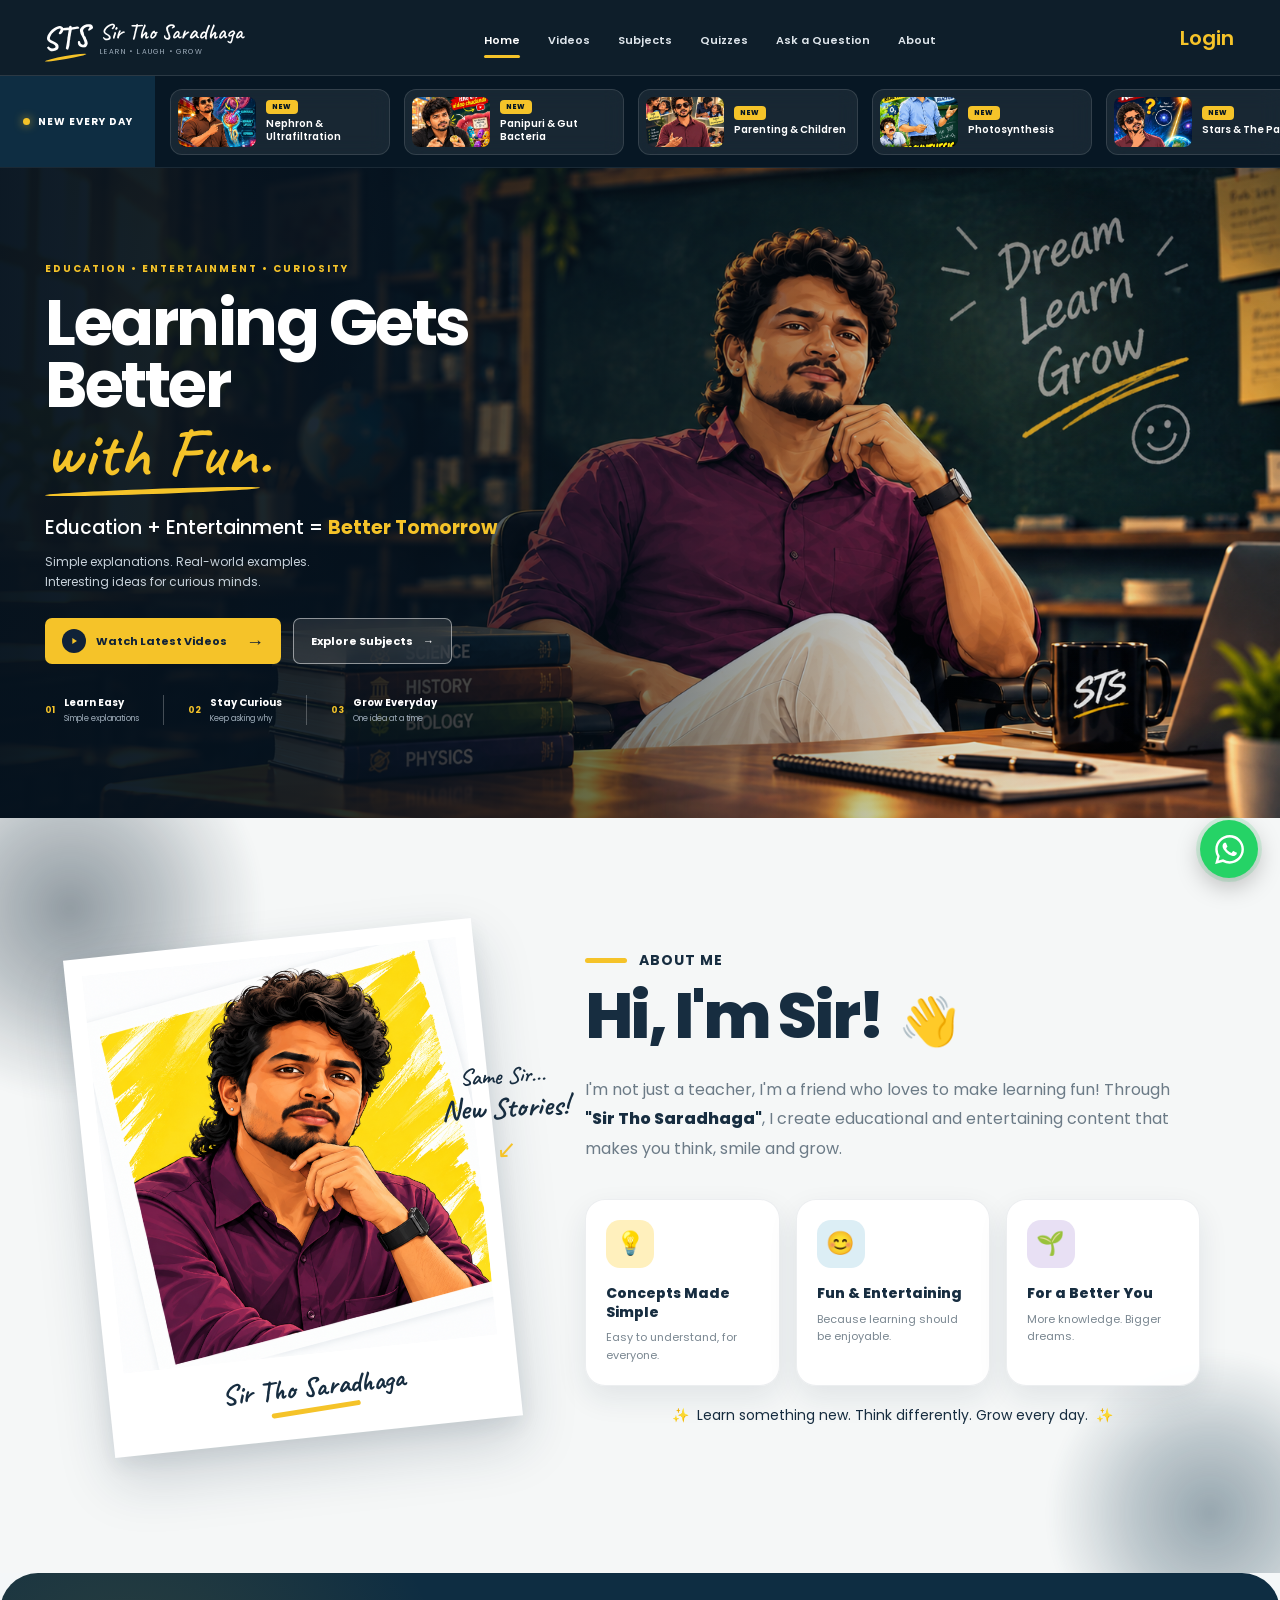
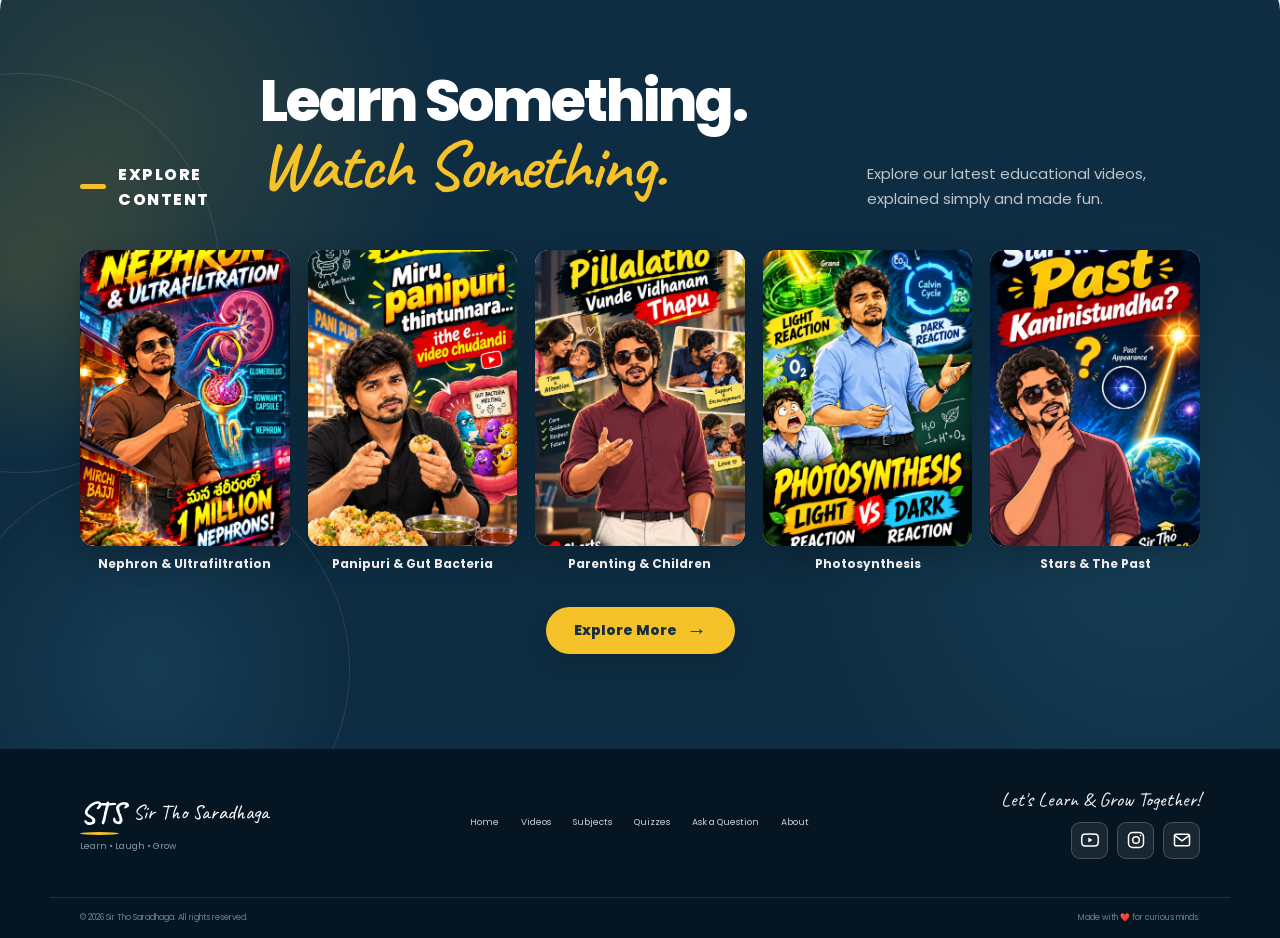
==== commit ce3cfcbc: "upated" ====
--- a/index.html
+++ b/index.html
@@ -94,31 +94,13 @@
 
         <!-- RIGHT -->
 
-        <div class="nav-right">
-
-            <div class="search-icon">
-
-                <svg viewBox="0 0 24 24">
-
-                    <circle
-                        cx="11"
-                        cy="11"
-                        r="6.5">
-                    </circle>
-
-                    <path
-                        d="M16 16L21 21">
-                    </path>
-
-                </svg>
-
-            </div>
+        
 
 
             <a
                 href="login.html"
-                class="login-btn">
-
+                class="login-btn"
+                id="userLoginBtn">
                 Login
 
             </a>
@@ -140,7 +122,129 @@
 
 </header>
 
-
+<!-- =========================================================
+     NEW VIDEOS DAILY STRIP
+========================================================= -->
+
+<section class="daily-videos-strip">
+
+    <div class="daily-videos-label">
+        <span class="new-dot"></span>
+        <strong>NEW EVERY DAY</strong>
+    </div>
+
+    <div class="daily-videos-track-wrapper">
+
+        <div class="daily-videos-track">
+
+            <!-- VIDEO 1 -->
+            <a href="https://youtube.com/shorts/AMEDxcV47SM"
+               target="_blank"
+               class="daily-video-card">
+
+                <img src="images/Thumbnails/Nephron.jpeg"
+                     alt="Nephron & Ultrafiltration">
+
+                <div class="daily-video-info">
+                    <span>NEW</span>
+                    <strong>Nephron & Ultrafiltration</strong>
+                </div>
+
+            </a>
+
+
+            <!-- VIDEO 2 -->
+            <a href="https://youtube.com/shorts/-CyUkCTb61w"
+               target="_blank"
+               class="daily-video-card">
+
+                <img src="images/Thumbnails/panipuri.jpeg"
+                     alt="Panipuri & Gut Bacteria">
+
+                <div class="daily-video-info">
+                    <span>NEW</span>
+                    <strong>Panipuri & Gut Bacteria</strong>
+                </div>
+
+            </a>
+
+
+            <!-- VIDEO 3 -->
+            <a href="https://youtube.com/shorts/3kxKhLNZGsw"
+               target="_blank"
+               class="daily-video-card">
+
+                <img src="images/Thumbnails/parents-meet.jpeg"
+                     alt="Parenting & Children">
+
+                <div class="daily-video-info">
+                    <span>NEW</span>
+                    <strong>Parenting & Children</strong>
+                </div>
+
+            </a>
+
+
+            <!-- VIDEO 4 -->
+            <a href="https://youtube.com/shorts/b_0upbknCYw"
+               target="_blank"
+               class="daily-video-card">
+
+                <img src="images/Thumbnails/photosynthesis.jpeg"
+                     alt="Photosynthesis">
+
+                <div class="daily-video-info">
+                    <span>NEW</span>
+                    <strong>Photosynthesis</strong>
+                </div>
+
+            </a>
+
+
+            <!-- VIDEO 5 -->
+            <a href="https://youtube.com/shorts/idlSICQLoqE"
+               target="_blank"
+               class="daily-video-card">
+
+                <img src="images/Thumbnails/star-past.jpeg"
+                     alt="Stars & The Past">
+
+                <div class="daily-video-info">
+                    <span>NEW</span>
+                    <strong>Stars & The Past</strong>
+                </div>
+
+            </a>
+
+        </div>
+
+    </div>
+
+</section>
+<!-- FLOATING WHATSAPP -->
+
+<a
+    href="https://wa.me/918247618942"
+    class="floating-whatsapp"
+    target="_blank"
+    rel="noopener noreferrer"
+    aria-label="Chat with us on WhatsApp"
+>
+
+    <span class="whatsapp-icon">
+
+        <svg viewBox="0 0 24 24">
+            <path d="M20.52 3.48A11.85 11.85 0 0 0 12.08 0C5.54 0 .22 5.32.22 11.86c0 2.09.55 4.13 1.59 5.92L.12 24l6.36-1.67a11.84 11.84 0 0 0 5.6 1.42h.01c6.54 0 11.86-5.32 11.86-11.86 0-3.17-1.23-6.15-3.43-8.41ZM12.09 21.7h-.01a9.82 9.82 0 0 1-5.01-1.37l-.36-.21-3.77.99 1.01-3.67-.23-.38a9.82 9.82 0 0 1-1.51-5.2C2.21 6.45 6.65 2.01 12.08 2.01c2.63 0 5.1 1.02 6.96 2.88a9.79 9.79 0 0 1 2.89 6.97c0 5.43-4.43 9.84-9.84 9.84Zm5.39-7.37c-.29-.15-1.72-.85-1.99-.95-.27-.1-.46-.15-.66.15-.19.29-.75.95-.92 1.14-.17.19-.34.22-.63.07-.29-.15-1.22-.45-2.32-1.43-.86-.77-1.44-1.72-1.61-2.01-.17-.29-.02-.45.13-.6.13-.13.29-.34.44-.51.15-.17.19-.29.29-.48.1-.19.05-.36-.02-.51-.07-.15-.66-1.59-.9-2.18-.24-.58-.48-.5-.66-.51-.17-.01-.36-.01-.56-.01-.19 0-.51.07-.78.36-.27.29-1.02.99-1.02 2.42s1.04 2.81 1.19 3c.15.19 2.04 3.12 4.94 4.37.69.3 1.23.48 1.65.62.69.22 1.32.19 1.82.12.56-.08 1.72-.7 1.97-1.38.24-.68.24-1.26.17-1.38-.07-.12-.27-.19-.56-.34Z"/>
+        </svg>
+
+    </span>
+
+    <span class="whatsapp-text">
+        Chat with us
+        <small>on WhatsApp</small>
+    </span>
+
+</a>
 
 <!-- =====================================================
      HERO
@@ -973,7 +1077,81 @@
 
 </script>
 
-
+<script>
+
+/* =====================================================
+   SHOW LOGGED-IN USER NAME
+===================================================== */
+
+document.addEventListener(
+    "DOMContentLoaded",
+    function () {
+
+        const loginButton =
+            document.getElementById(
+                "userLoginBtn"
+            );
+
+
+        if (!loginButton) {
+            return;
+        }
+
+
+        const loggedIn =
+            localStorage.getItem(
+                "sirThoLoggedIn"
+            );
+
+
+        const savedUser =
+            JSON.parse(
+                localStorage.getItem(
+                    "sirThoUser"
+                )
+            );
+
+
+        /* =========================
+           USER IS LOGGED IN
+        ========================= */
+
+        if (
+            loggedIn === "true" &&
+            savedUser &&
+            savedUser.name
+        ) {
+
+            loginButton.textContent =
+                "✨ Hi, " + savedUser.name;
+
+
+            loginButton.href =
+                "student-profile.html";
+
+
+        }
+
+
+        /* =========================
+           USER IS NOT LOGGED IN
+        ========================= */
+
+        else {
+
+            loginButton.textContent =
+                "Login";
+
+
+            loginButton.href =
+                "login.html";
+
+        }
+
+    }
+);
+
+</script>
 </body>
 
 </html>
--- a/style.css
+++ b/style.css
@@ -3662,4 +3662,372 @@
     .explore-section .thumbnail-title {
         font-size: 13px;
     }
+}
+/* =========================================================
+   NEW EVERY DAY - SCROLLING VIDEO STRIP
+========================================================= */
+
+.daily-videos-strip {
+    width: 100%;
+    height: 92px;
+    background: #071724;
+    border-bottom: 1px solid rgba(255,255,255,0.08);
+    display: flex;
+    align-items: center;
+    overflow: hidden;
+    position: relative;
+    z-index: 20;
+}
+
+.daily-videos-label {
+    width: 155px;
+    min-width: 155px;
+    height: 100%;
+    display: flex;
+    align-items: center;
+    justify-content: center;
+    gap: 8px;
+    background: #0e2d42;
+    color: #ffffff;
+    font-size: 10px;
+    letter-spacing: 1px;
+    position: relative;
+    z-index: 5;
+}
+
+.new-dot {
+    width: 7px;
+    height: 7px;
+    background: #f5c329;
+    border-radius: 50%;
+    box-shadow: 0 0 10px rgba(245,195,41,0.8);
+    animation: newDotPulse 1.5s ease-in-out infinite;
+}
+
+@keyframes newDotPulse {
+    0%, 100% {
+        transform: scale(1);
+        opacity: 1;
+    }
+
+    50% {
+        transform: scale(1.5);
+        opacity: 0.6;
+    }
+}
+
+.daily-videos-track-wrapper {
+    flex: 1;
+    overflow: hidden;
+    height: 100%;
+    display: flex;
+    align-items: center;
+}
+
+.daily-videos-track {
+    display: flex;
+    align-items: center;
+    gap: 14px;
+    width: max-content;
+    padding-left: 15px;
+    animation: dailyVideoScroll 28s linear infinite;
+}
+
+.daily-videos-track:hover {
+    animation-play-state: paused;
+}
+
+.daily-video-card {
+    width: 220px;
+    height: 66px;
+    flex-shrink: 0;
+
+    display: flex;
+    align-items: center;
+    gap: 10px;
+
+    padding: 7px;
+
+    background: rgba(255,255,255,0.07);
+    border: 1px solid rgba(255,255,255,0.12);
+    border-radius: 12px;
+
+    color: #ffffff;
+    text-decoration: none;
+
+    backdrop-filter: blur(10px);
+    -webkit-backdrop-filter: blur(10px);
+
+    transition: 0.3s ease;
+}
+
+.daily-video-card:hover {
+    transform: translateY(-3px);
+    border-color: rgba(245,195,41,0.6);
+    box-shadow: 0 8px 25px rgba(0,0,0,0.25);
+}
+
+.daily-video-card img {
+    width: 78px;
+    height: 50px;
+    flex-shrink: 0;
+
+    object-fit: cover;
+    border-radius: 8px;
+
+    display: block;
+}
+
+.daily-video-info {
+    min-width: 0;
+    display: flex;
+    flex-direction: column;
+    gap: 4px;
+}
+
+.daily-video-info span {
+    width: fit-content;
+
+    padding: 2px 6px;
+
+    background: #f5c329;
+    color: #071724;
+
+    border-radius: 4px;
+
+    font-size: 7px;
+    font-weight: 800;
+    letter-spacing: 0.7px;
+}
+
+.daily-video-info strong {
+    color: #ffffff;
+    font-size: 10px;
+    line-height: 1.25;
+    font-weight: 600;
+}
+
+@keyframes dailyVideoScroll {
+    from {
+        transform: translateX(0);
+    }
+
+    to {
+        transform: translateX(-50%);
+    }
+}
+
+/* =========================================================
+   FLOATING WHATSAPP - HOVER EXPAND
+========================================================= */
+
+.floating-whatsapp {
+    position: fixed;
+    right: 22px;
+    bottom: 22px;
+
+    width: 58px;
+    height: 58px;
+
+    display: flex;
+    align-items: center;
+    justify-content: flex-start;
+
+    background: #25D366;
+    border-radius: 50px;
+
+    text-decoration: none;
+    overflow: hidden;
+
+    box-shadow:
+        0 8px 25px rgba(0,0,0,0.25),
+        0 0 0 4px rgba(37,211,102,0.15);
+
+    z-index: 9999;
+
+    transition:
+        width 0.4s ease,
+        box-shadow 0.3s ease,
+        transform 0.3s ease;
+}
+
+/* Hover - button expands */
+.floating-whatsapp:hover {
+    width: 180px;
+
+    box-shadow:
+        0 12px 30px rgba(0,0,0,0.30),
+        0 0 0 6px rgba(37,211,102,0.15);
+
+    transform: translateY(-4px);
+}
+
+/* WhatsApp icon */
+.whatsapp-icon {
+    width: 58px;
+    min-width: 58px;
+    height: 58px;
+
+    display: flex;
+    align-items: center;
+    justify-content: center;
+}
+
+.whatsapp-icon svg {
+    width: 29px;
+    height: 29px;
+
+    display: block;
+    fill: #ffffff;
+
+    transition: transform 0.3s ease;
+}
+
+.floating-whatsapp:hover .whatsapp-icon svg {
+    transform: scale(1.08);
+}
+
+/* Text hidden initially */
+.whatsapp-text {
+    display: flex;
+    flex-direction: column;
+
+    white-space: nowrap;
+
+    opacity: 0;
+    transform: translateX(-10px);
+
+    color: #ffffff;
+
+    font-size: 12px;
+    font-weight: 700;
+    line-height: 1.2;
+
+    transition:
+        opacity 0.25s ease 0.12s,
+        transform 0.25s ease 0.12s;
+}
+
+/* Text appears after expansion */
+.floating-whatsapp:hover .whatsapp-text {
+    opacity: 1;
+    transform: translateX(0);
+}
+
+.whatsapp-text small {
+    margin-top: 2px;
+
+    font-size: 9px;
+    font-weight: 500;
+
+    opacity: 0.9;
+}
+
+
+/* =========================================================
+   MOBILE
+========================================================= */
+
+@media (max-width: 700px) {
+
+    .floating-whatsapp {
+        right: 16px;
+        bottom: 16px;
+
+        width: 52px;
+        height: 52px;
+    }
+
+    .whatsapp-icon {
+        width: 52px;
+        min-width: 52px;
+        height: 52px;
+    }
+
+    .whatsapp-icon svg {
+        width: 26px;
+        height: 26px;
+    }
+
+    .floating-whatsapp:hover {
+        width: 165px;
+    }
+}
+/* =========================================================
+   LOGGED-IN USER NAME - PLAIN FLOATING TEXT
+========================================================= */
+
+#userLoginBtn {
+    position: relative !important;
+
+    display: inline-block !important;
+
+    background: transparent !important;
+    border: none !important;
+    box-shadow: none !important;
+    outline: none !important;
+
+    padding: 6px 4px !important;
+
+    color: #f5c329 !important;
+    font-family: "Poppins", sans-serif !important;
+    font-size: 20px !important;
+    font-weight: 600 !important;
+    
+
+    text-decoration: none !important;
+
+    animation: userNameFloat 3s ease-in-out infinite;
+
+    transition:
+        color 0.3s ease,
+        transform 0.3s ease,
+        text-shadow 0.3s ease;
+}
+
+/* Small yellow underline */
+#userLoginBtn::after {
+    content: "";
+
+    position: absolute;
+    left: 10%;
+    bottom: 0;
+
+    width: 80%;
+    height: 2px;
+
+    background: #f5c329;
+    border-radius: 10px;
+
+    transform: scaleX(0);
+    transform-origin: center;
+
+    transition: transform 0.3s ease;
+}
+
+/* Hover */
+#userLoginBtn:hover {
+    color: #ffffff !important;
+
+    transform: translateY(-3px) !important;
+
+    text-shadow:
+        0 0 8px rgba(245, 195, 41, 0.6),
+        0 0 16px rgba(245, 195, 41, 0.25);
+}
+
+#userLoginBtn:hover::after {
+    transform: scaleX(1);
+}
+
+
+/* Gentle floating animation */
+@keyframes userNameFloat {
+    0%, 100% {
+        transform: translateY(0);
+    }
+
+    50% {
+        transform: translateY(-3px);
+    }
 }
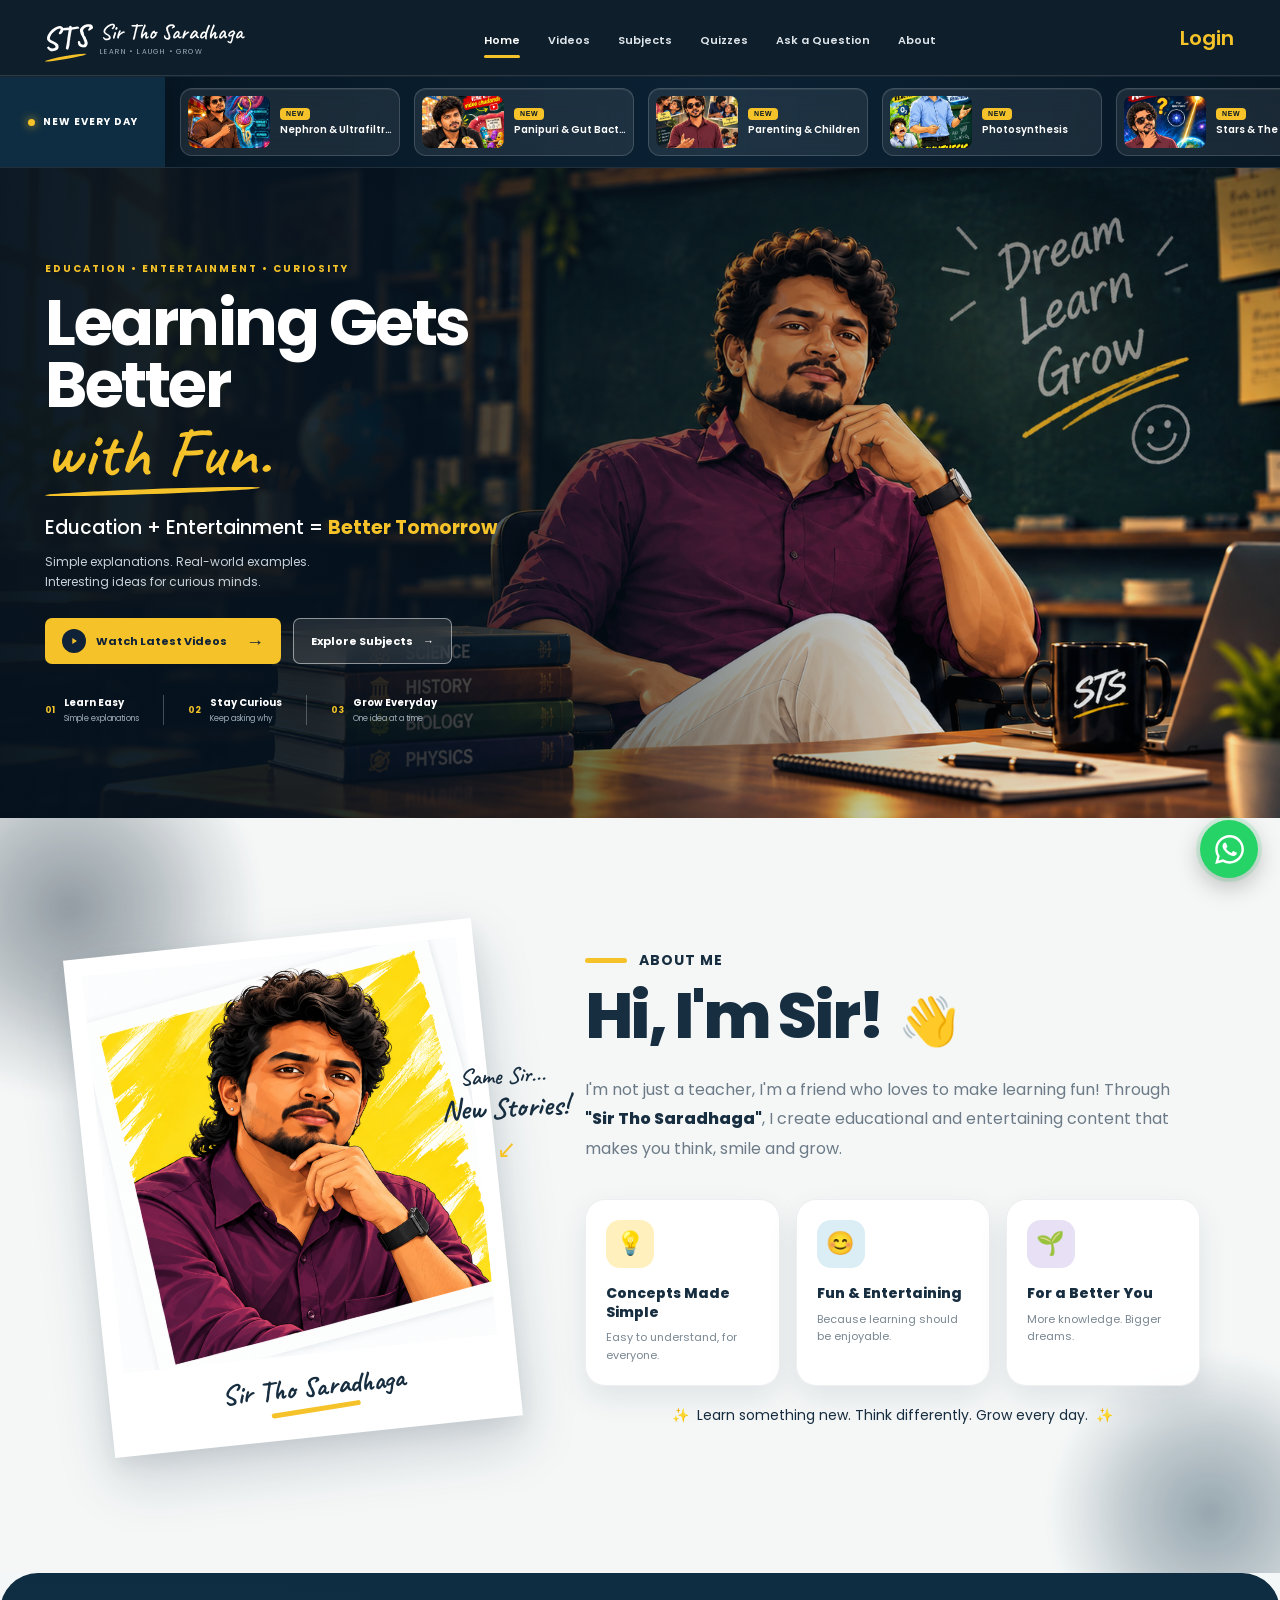
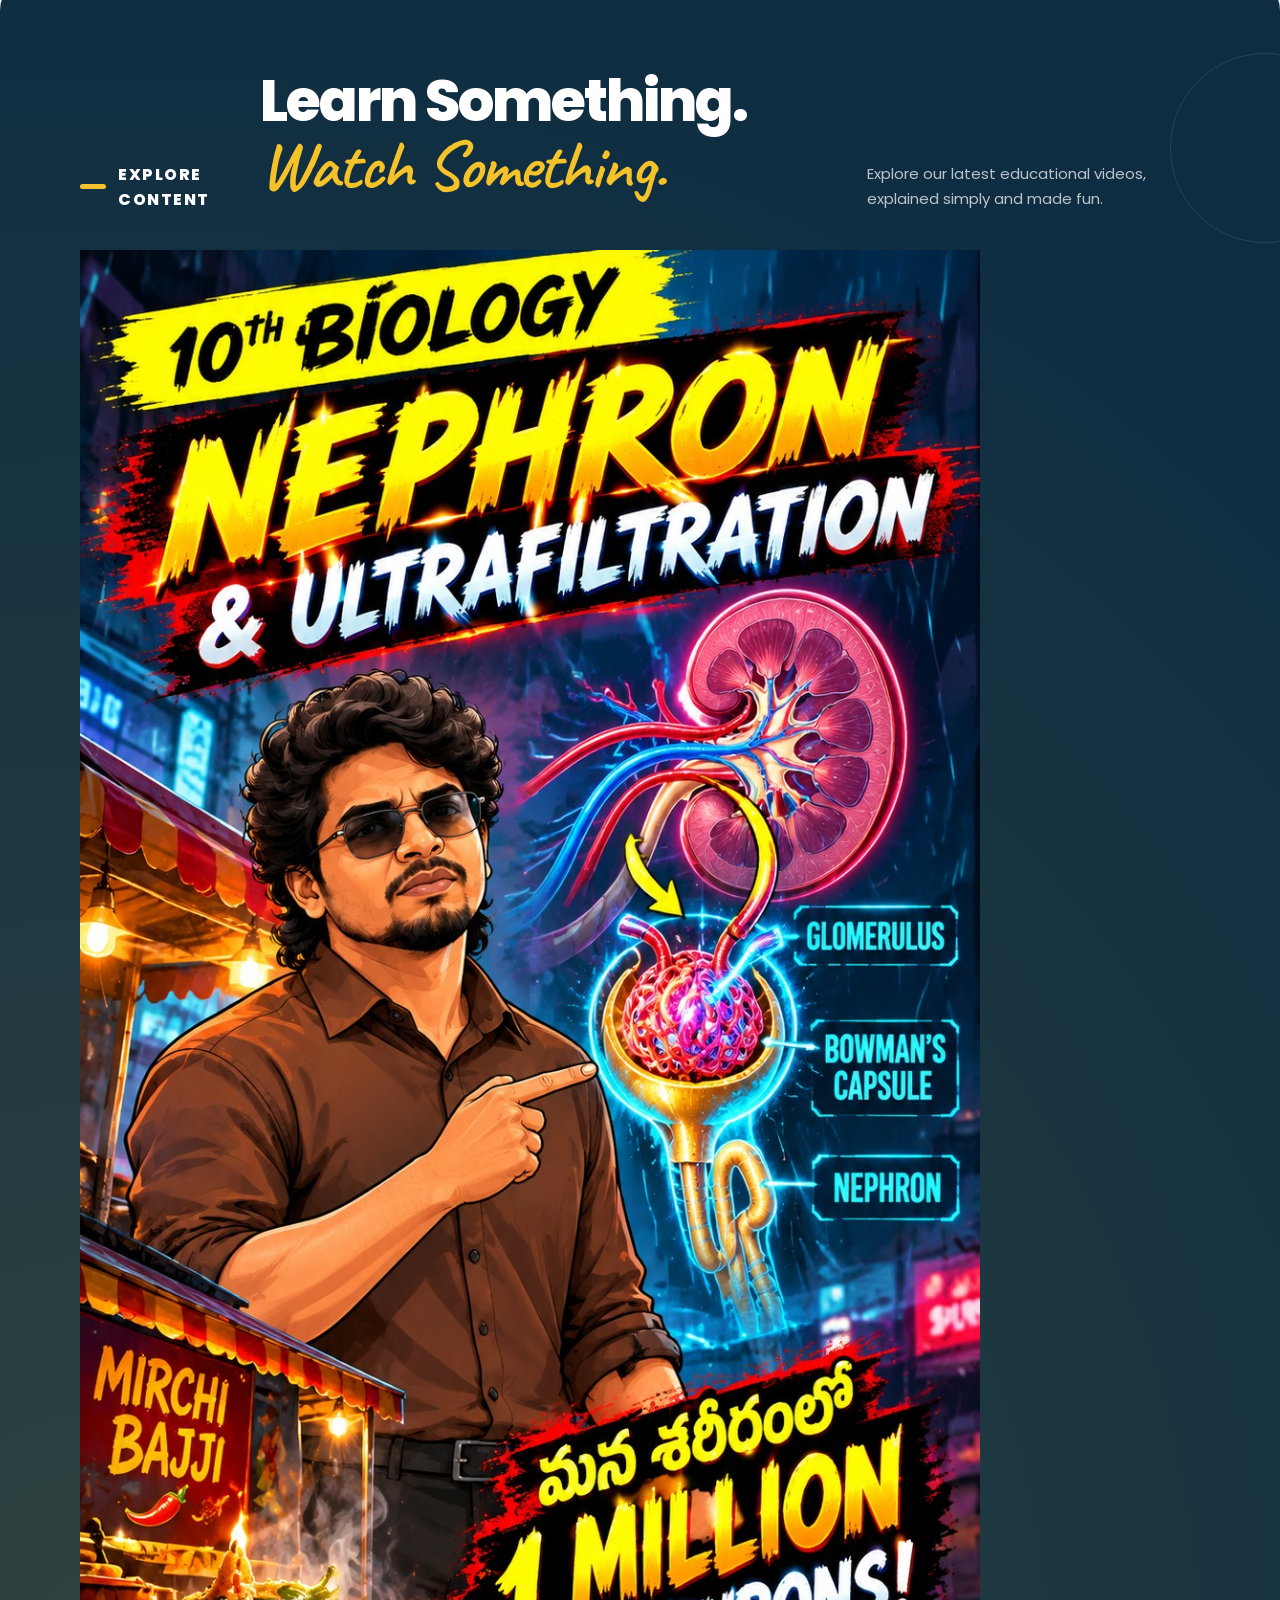
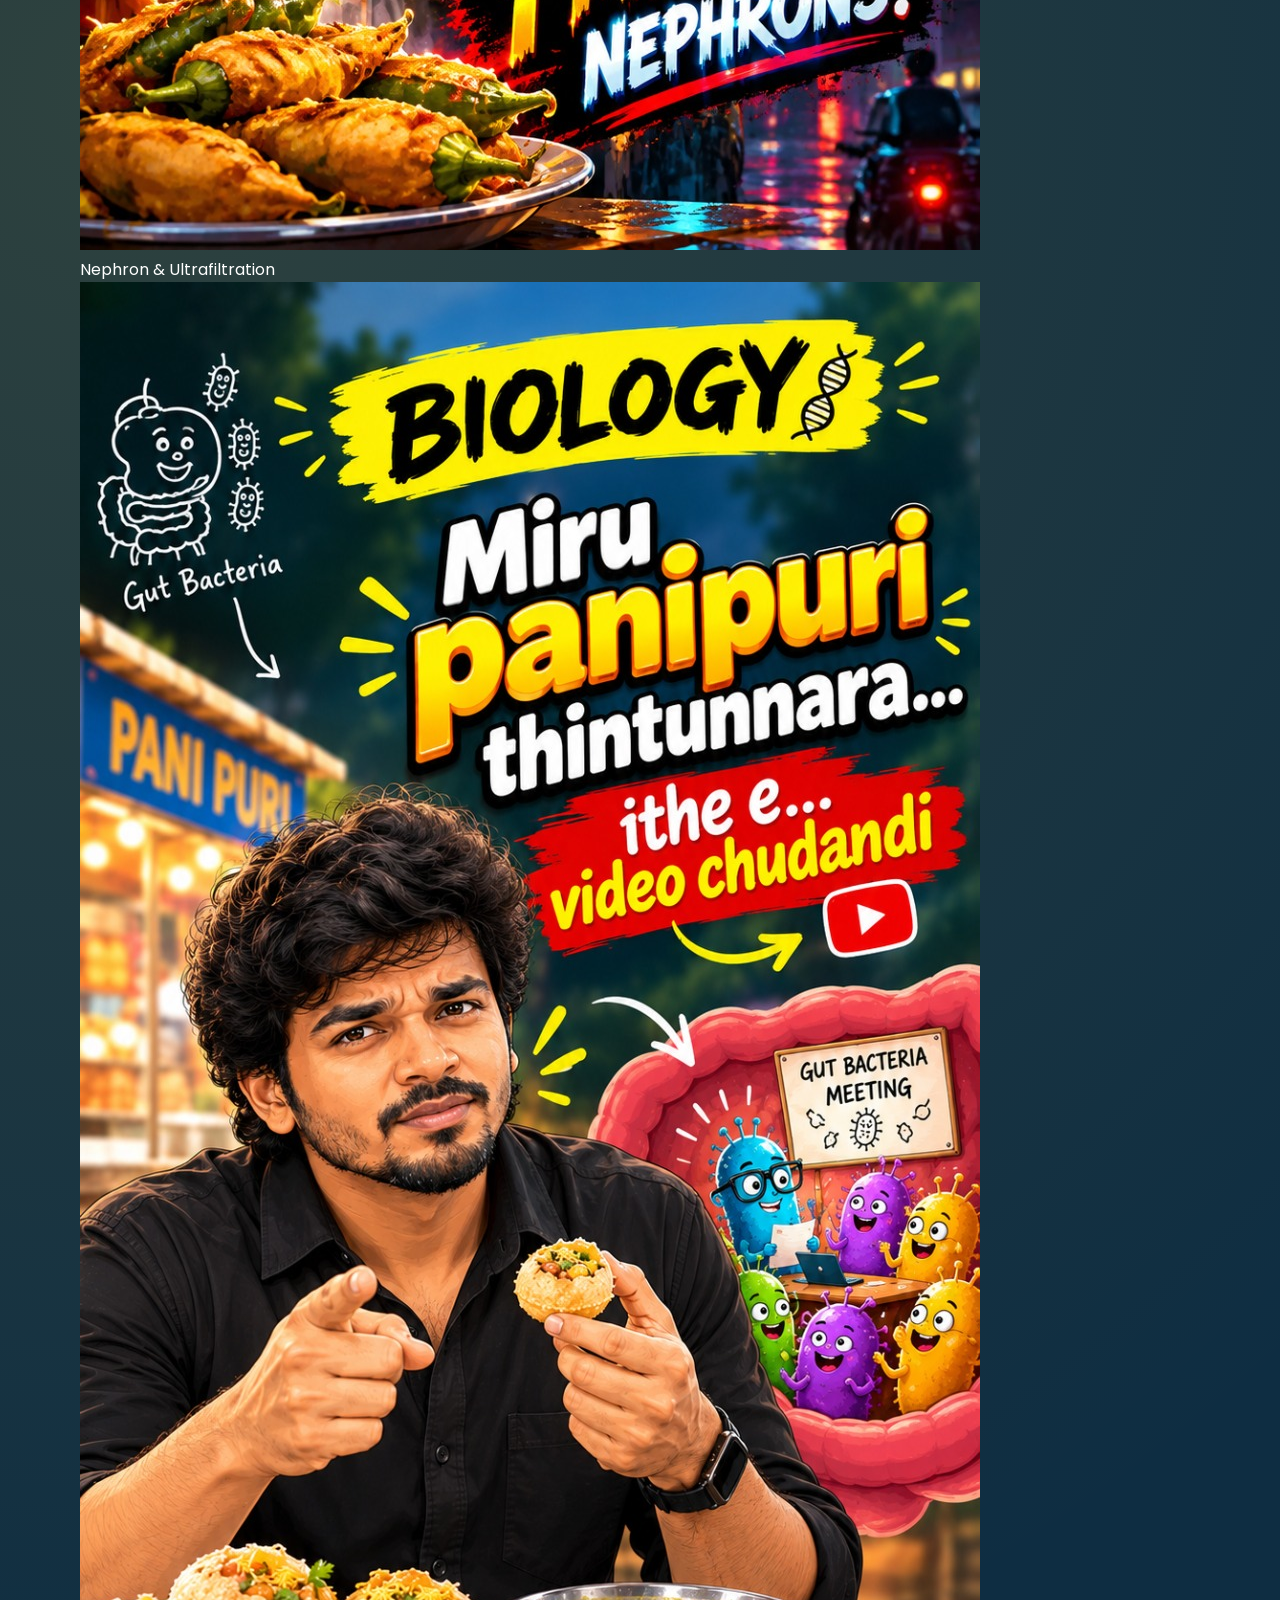
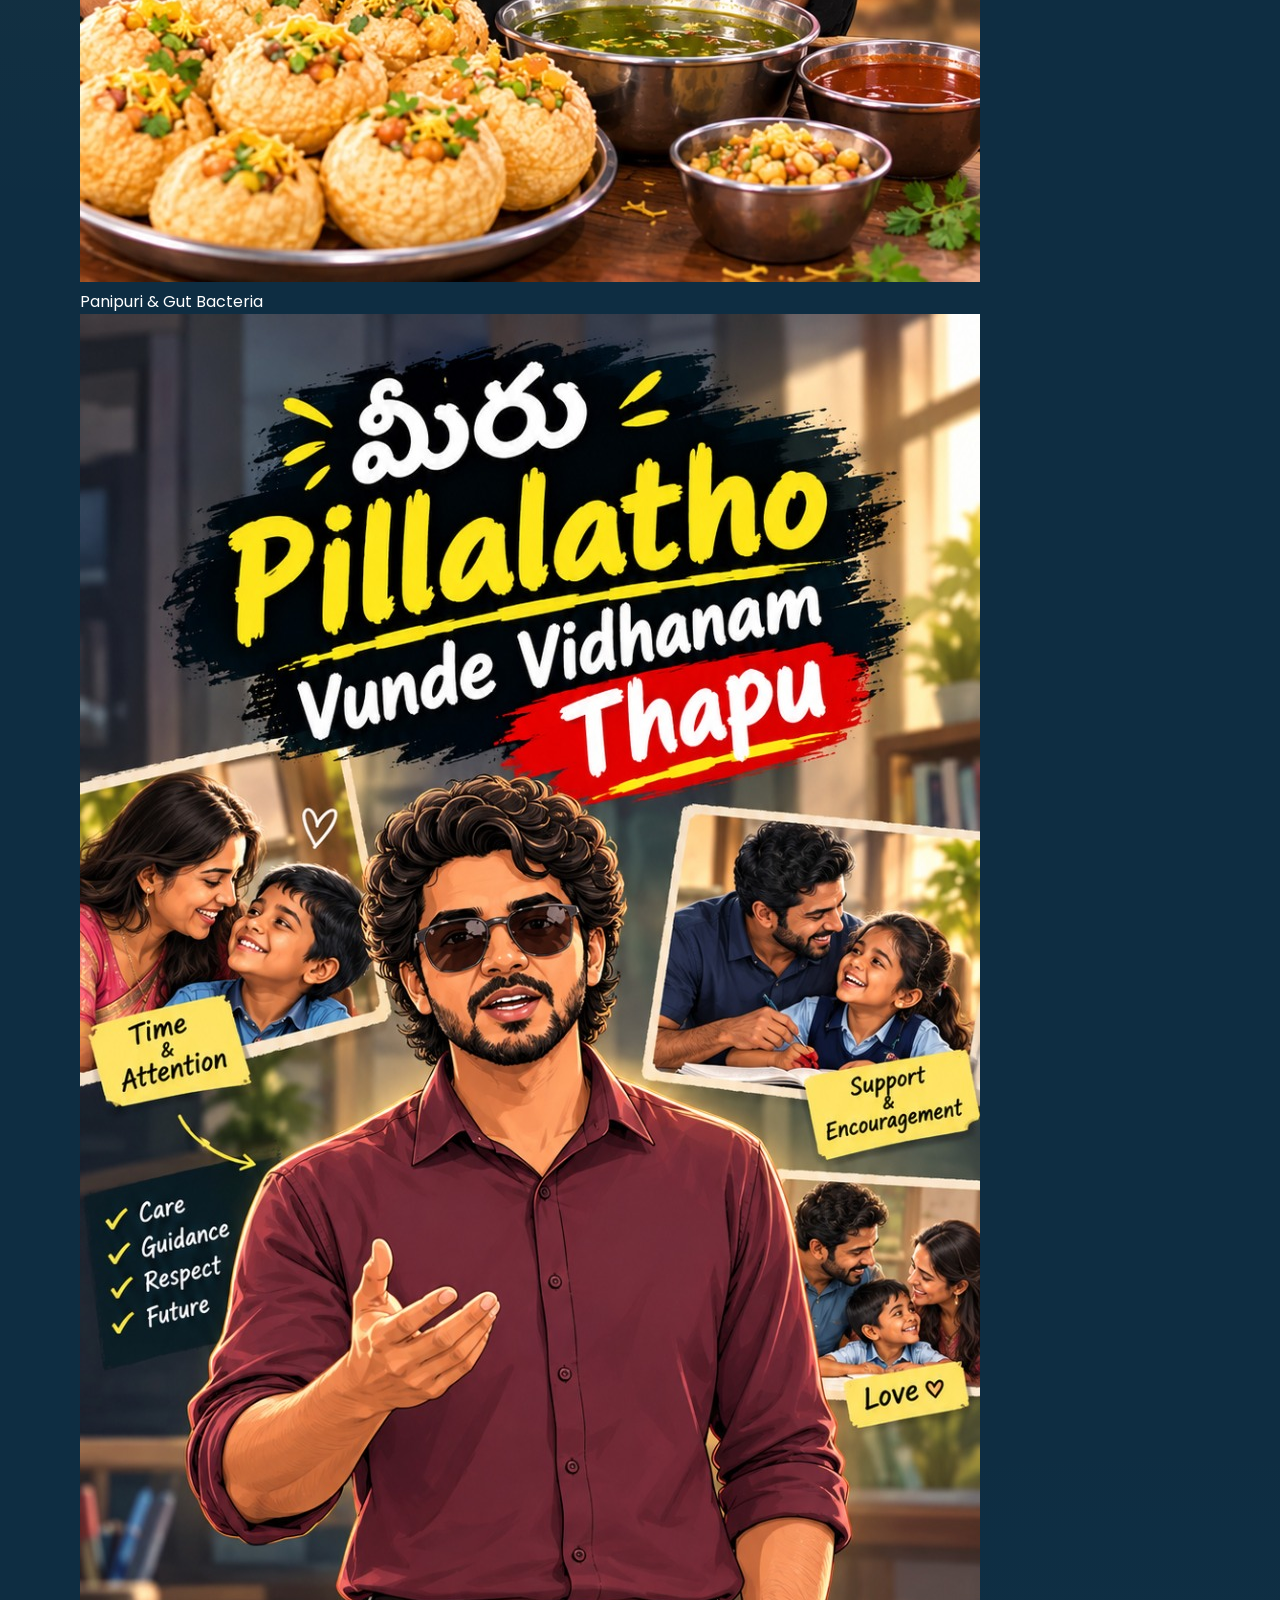
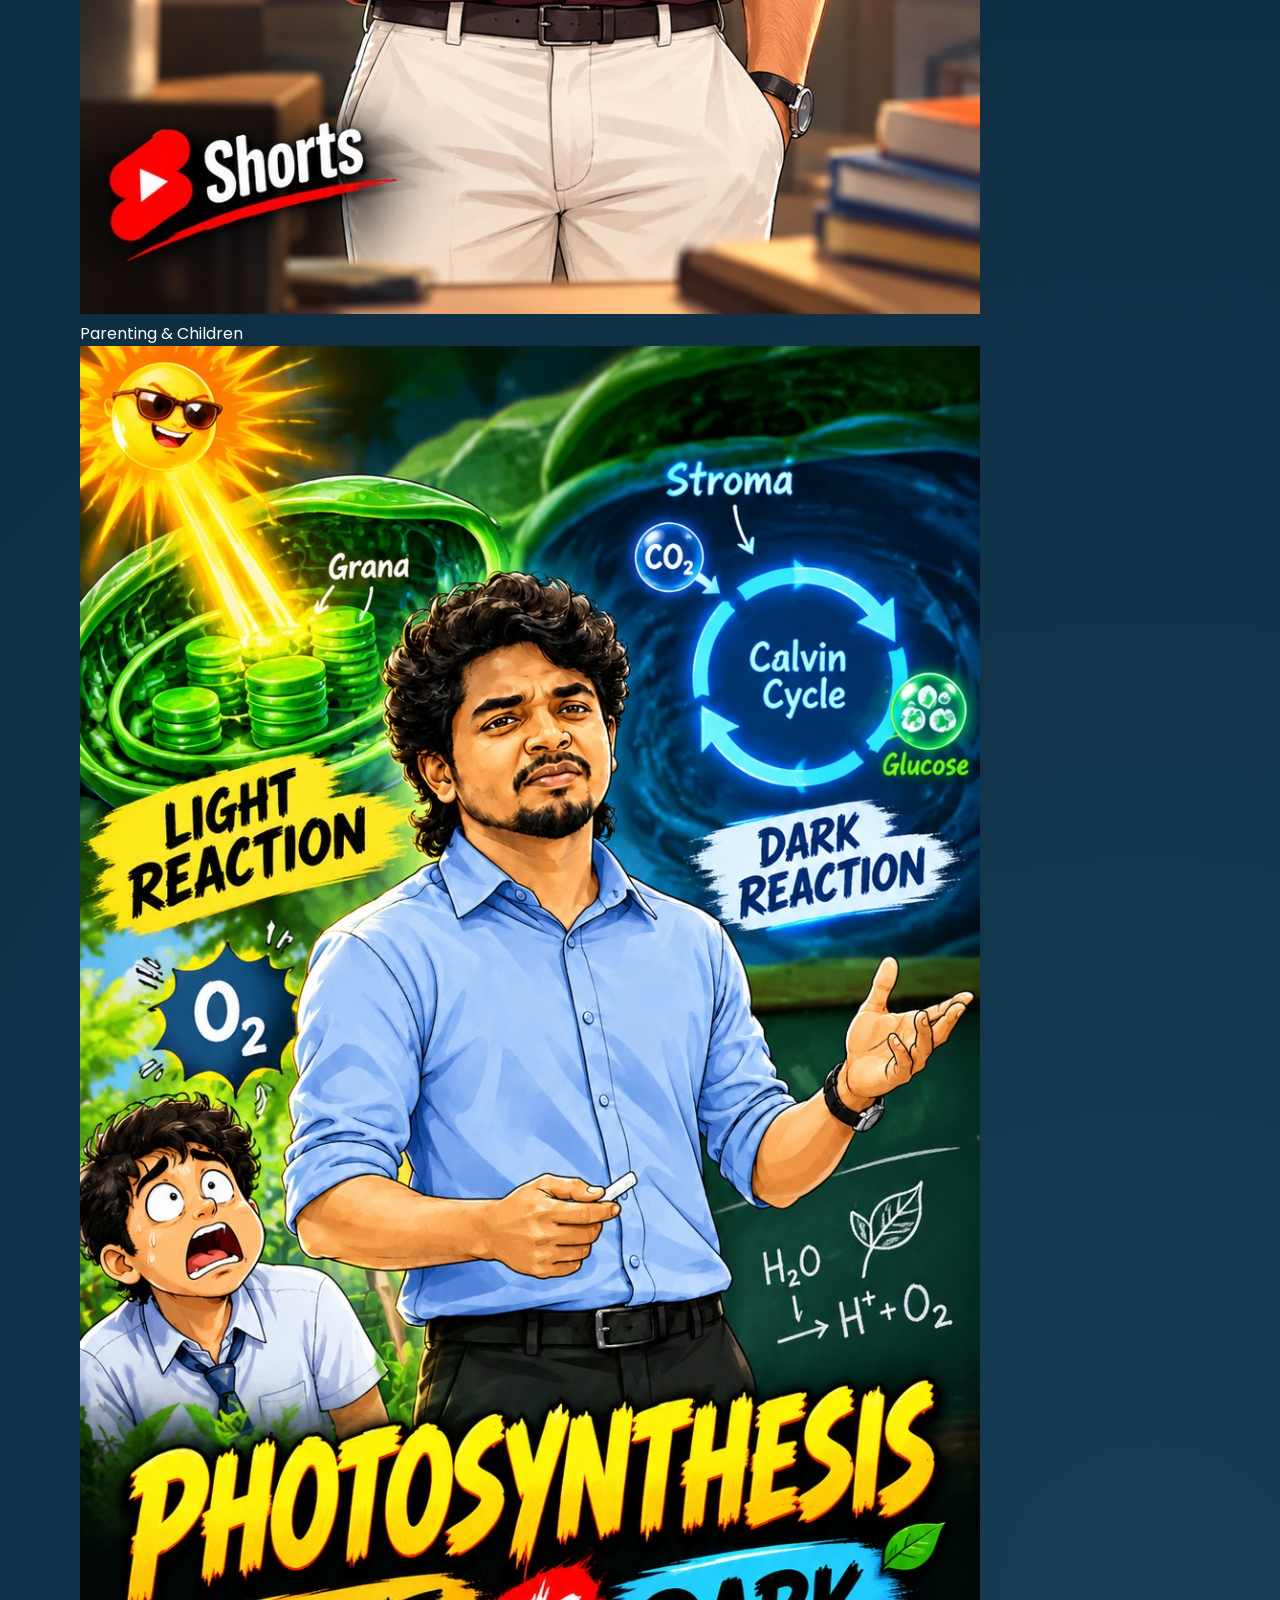
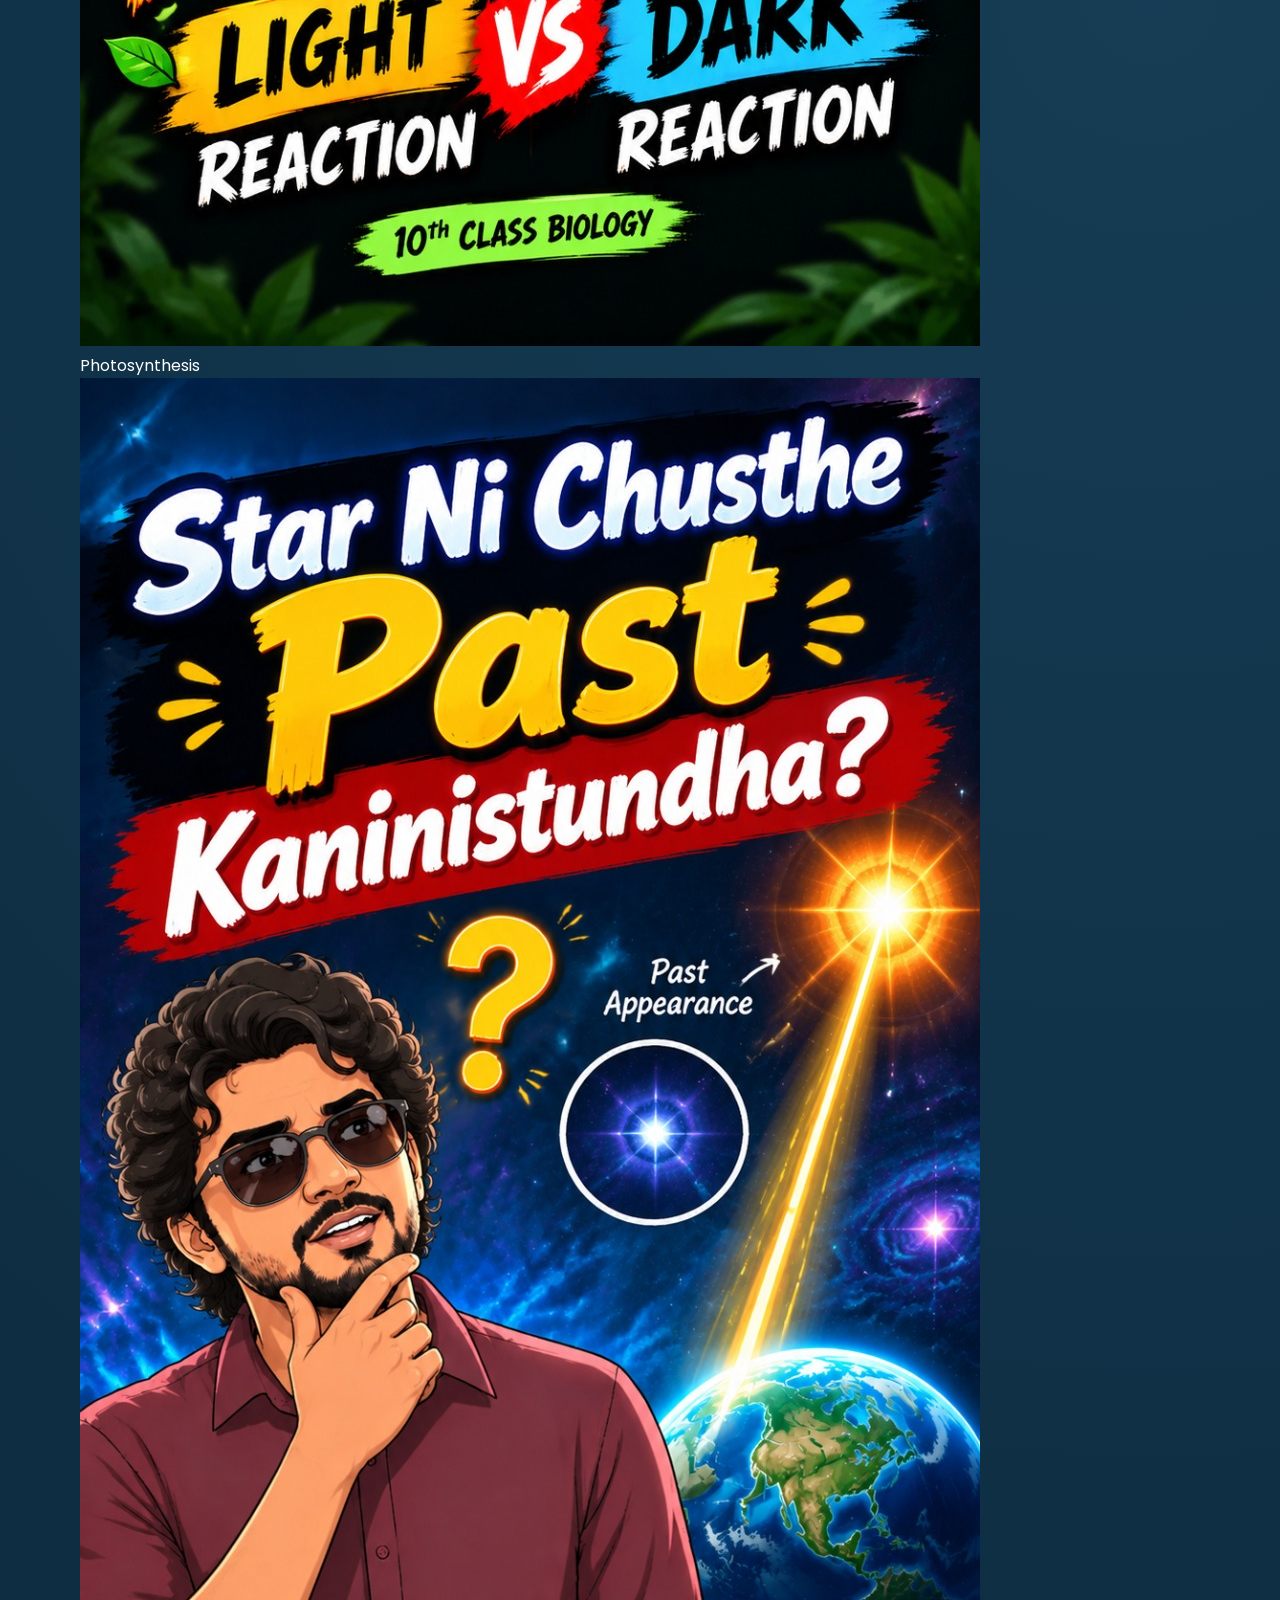
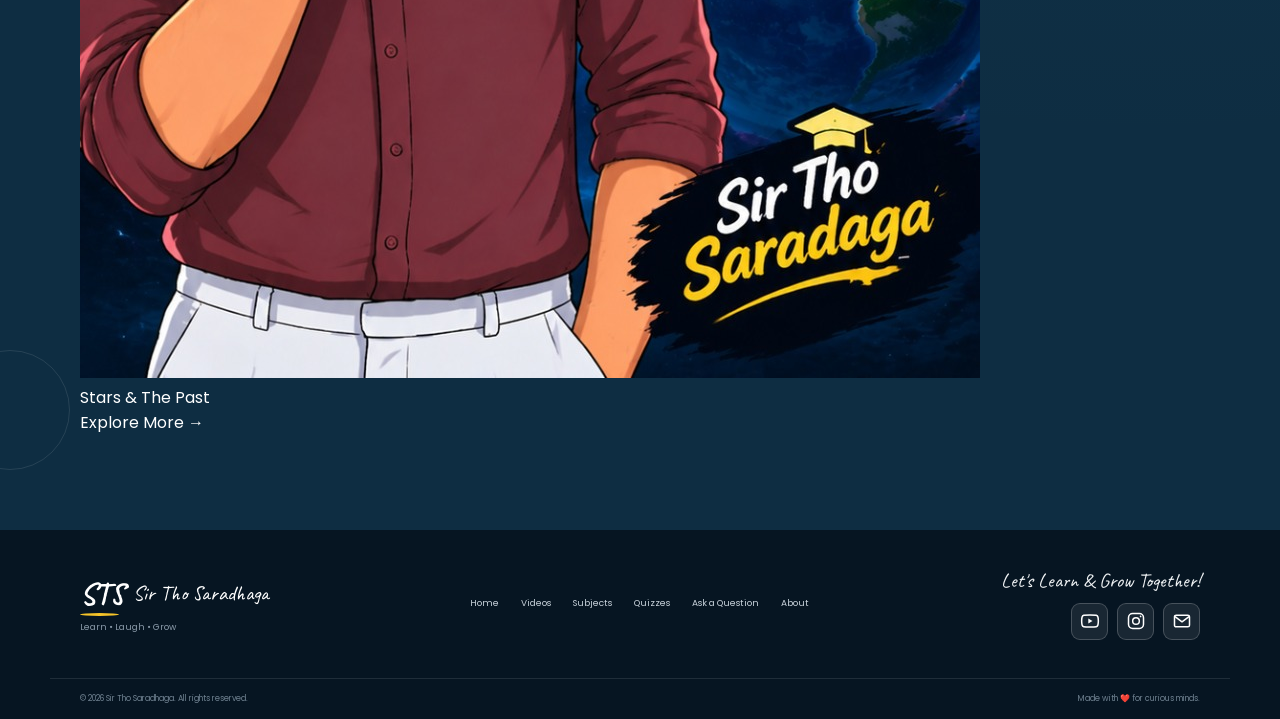
==== commit 31f75c37: "updated_final" ====
--- a/index.html
+++ b/index.html
@@ -128,16 +128,19 @@
 
 <section class="daily-videos-strip">
 
+    <!-- LEFT LABEL -->
     <div class="daily-videos-label">
         <span class="new-dot"></span>
         <strong>NEW EVERY DAY</strong>
     </div>
 
+    <!-- SCROLLING AREA -->
     <div class="daily-videos-track-wrapper">
 
         <div class="daily-videos-track">
 
-            <!-- VIDEO 1 -->
+            <!-- SET 1 -->
+
             <a href="https://youtube.com/shorts/AMEDxcV47SM"
                target="_blank"
                class="daily-video-card">
@@ -153,7 +156,6 @@
             </a>
 
 
-            <!-- VIDEO 2 -->
             <a href="https://youtube.com/shorts/-CyUkCTb61w"
                target="_blank"
                class="daily-video-card">
@@ -169,7 +171,6 @@
             </a>
 
 
-            <!-- VIDEO 3 -->
             <a href="https://youtube.com/shorts/3kxKhLNZGsw"
                target="_blank"
                class="daily-video-card">
@@ -185,7 +186,6 @@
             </a>
 
 
-            <!-- VIDEO 4 -->
             <a href="https://youtube.com/shorts/b_0upbknCYw"
                target="_blank"
                class="daily-video-card">
@@ -201,7 +201,83 @@
             </a>
 
 
-            <!-- VIDEO 5 -->
+            <a href="https://youtube.com/shorts/idlSICQLoqE"
+               target="_blank"
+               class="daily-video-card">
+
+                <img src="images/Thumbnails/star-past.jpeg"
+                     alt="Stars & The Past">
+
+                <div class="daily-video-info">
+                    <span>NEW</span>
+                    <strong>Stars & The Past</strong>
+                </div>
+
+            </a>
+
+
+            <!-- SET 2 - DUPLICATE FOR SEAMLESS SCROLL -->
+
+            <a href="https://youtube.com/shorts/AMEDxcV47SM"
+               target="_blank"
+               class="daily-video-card">
+
+                <img src="images/Thumbnails/Nephron.jpeg"
+                     alt="Nephron & Ultrafiltration">
+
+                <div class="daily-video-info">
+                    <span>NEW</span>
+                    <strong>Nephron & Ultrafiltration</strong>
+                </div>
+
+            </a>
+
+
+            <a href="https://youtube.com/shorts/-CyUkCTb61w"
+               target="_blank"
+               class="daily-video-card">
+
+                <img src="images/Thumbnails/panipuri.jpeg"
+                     alt="Panipuri & Gut Bacteria">
+
+                <div class="daily-video-info">
+                    <span>NEW</span>
+                    <strong>Panipuri & Gut Bacteria</strong>
+                </div>
+
+            </a>
+
+
+            <a href="https://youtube.com/shorts/3kxKhLNZGsw"
+               target="_blank"
+               class="daily-video-card">
+
+                <img src="images/Thumbnails/parents-meet.jpeg"
+                     alt="Parenting & Children">
+
+                <div class="daily-video-info">
+                    <span>NEW</span>
+                    <strong>Parenting & Children</strong>
+                </div>
+
+            </a>
+
+
+            <a href="https://youtube.com/shorts/b_0upbknCYw"
+               target="_blank"
+               class="daily-video-card">
+
+                <img src="images/Thumbnails/photosynthesis.jpeg"
+                     alt="Photosynthesis">
+
+                <div class="daily-video-info">
+                    <span>NEW</span>
+                    <strong>Photosynthesis</strong>
+                </div>
+
+            </a>
+
+
             <a href="https://youtube.com/shorts/idlSICQLoqE"
                target="_blank"
                class="daily-video-card">
--- a/style.css
+++ b/style.css
@@ -3374,337 +3374,63 @@
 }
 
 
-/* =========================================================
-   5 THUMBNAILS IN ONE ROW
-========================================================= */
-
-.explore-section .thumbnail-grid {
-    position: relative;
-    z-index: 5;
-
-    width: 100%;
-
-    display: grid !important;
-
-    grid-template-columns:
-        repeat(5, minmax(0, 1fr)) !important;
-
-    gap: 18px !important;
-
-    margin-top: 30px !important;
-}
-
-
-/* =========================================================
-   THUMBNAIL ITEM
-========================================================= */
-
-.explore-section .thumbnail-item {
-    display: block !important;
-
-    width: 100%;
-
-    min-width: 0;
-
-    text-decoration: none;
-
-    color: inherit;
-}
-
-
-/* =========================================================
-   THUMBNAIL IMAGE
-========================================================= */
-
-.explore-section .thumbnail-image {
-    position: relative;
-
-    width: 100%;
-
-    aspect-ratio: 210 / 297;
-
-    overflow: hidden;
-
-    background: #ffffff;
-
-    border-radius: 14px;
-
-    box-shadow:
-        0 12px 30px rgba(0,0,0,0.22);
-
-    transition:
-        transform 0.3s ease,
-        box-shadow 0.3s ease;
-}
-
-.explore-section .thumbnail-image img {
-    display: block !important;
-
-    width: 100% !important;
-    height: 100% !important;
-
-    object-fit: cover !important;
-    object-position: center !important;
-
-    margin: 0 !important;
-    padding: 0 !important;
-
-    border: 0 !important;
-
-    transition: transform 0.4s ease;
-}
-
-
-/* Hover */
-
-.explore-section .thumbnail-item:hover .thumbnail-image {
-    transform: translateY(-7px);
-
-    box-shadow:
-        0 22px 45px rgba(0,0,0,0.30);
-}
-
-.explore-section .thumbnail-item:hover
-.thumbnail-image img {
-    transform: scale(1.04);
-}
-
-
-/* =========================================================
-   THUMBNAIL TITLE
-========================================================= */
-
-.explore-section .thumbnail-title {
-    margin-top: 10px;
-
-    padding: 0 2px;
-
-    color: #ffffff;
-
-    font-size: 12px;
-
-    font-weight: 700;
-
-    line-height: 1.3;
-
-    text-align: center;
-}
-
-
-/* =========================================================
-   EXPLORE MORE BUTTON
-========================================================= */
-
-.explore-more-wrapper {
-    position: relative;
-
-    z-index: 10;
-
-    display: flex;
-
-    justify-content: center;
-
-    margin-top: 35px;
-}
-
-.explore-more-btn {
-    display: inline-flex;
-
-    align-items: center;
-    justify-content: center;
-
-    gap: 10px;
-
-    padding: 13px 28px;
-
-    background: #f5c329;
-
-    color: #172d40;
-
-    border-radius: 30px;
-
-    text-decoration: none;
-
-    font-size: 14px;
-
-    font-weight: 800;
-
-    box-shadow:
-        0 10px 25px rgba(0,0,0,0.15);
-
-    transition:
-        transform 0.3s ease,
-        box-shadow 0.3s ease;
-}
-
-.explore-more-btn span {
-    font-size: 20px;
-
-    line-height: 1;
-
-    transition:
-        transform 0.3s ease;
-}
-
-.explore-more-btn:hover {
-    transform: translateY(-4px);
-
-    box-shadow:
-        0 15px 30px rgba(0,0,0,0.22);
-}
-
-.explore-more-btn:hover span {
-    transform: translateX(5px);
-}
-
-
-/* =========================================================
-   BACKGROUND GLOWS
-========================================================= */
-
-.explore-section .explore-glow {
-    position: absolute;
-
-    border-radius: 50%;
-
-    pointer-events: none;
-
-    z-index: 0;
-}
-
-.explore-section .explore-glow-one {
-    width: 400px;
-    height: 400px;
-
-    left: -180px;
-    top: 100px;
-
-    background:
-        radial-gradient(
-            circle,
-            rgba(245,195,41,0.12),
-            transparent 70%
-        );
-}
-
-.explore-section .explore-glow-two {
-    width: 400px;
-    height: 400px;
-
-    right: -180px;
-    bottom: -120px;
-
-    background:
-        radial-gradient(
-            circle,
-            rgba(62,133,170,0.18),
-            transparent 70%
-        );
-}
-
-
-/* =========================================================
-   DESKTOP - 5 IN ONE ROW
-========================================================= */
-
-@media (min-width: 1001px) {
-
-    .explore-section .thumbnail-grid {
-        grid-template-columns:
-            repeat(5, minmax(0, 1fr)) !important;
-    }
-}
-
-
-/* =========================================================
-   TABLET
-========================================================= */
-
-@media (max-width: 1000px) {
-
-    .explore-section .thumbnail-grid {
-        grid-template-columns:
-            repeat(3, minmax(0, 1fr)) !important;
-    }
-}
-
-
-/* =========================================================
-   MOBILE
-========================================================= */
-
-@media (max-width: 650px) {
-
-    .explore-section .thumbnail-grid {
-        grid-template-columns:
-            repeat(2, minmax(0, 1fr)) !important;
-
-        gap: 16px !important;
-    }
-
-    .explore-section .thumbnail-title {
-        font-size: 11px;
-    }
-}
-
-
-@media (max-width: 430px) {
-
-    .explore-section .thumbnail-grid {
-        grid-template-columns: 1fr !important;
-
-        max-width: 300px;
-
-        margin-left: auto !important;
-        margin-right: auto !important;
-    }
-
-    .explore-section .thumbnail-title {
-        font-size: 13px;
-    }
-}
-/* =========================================================
-   NEW EVERY DAY - SCROLLING VIDEO STRIP
+//* =========================================================
+   NEW EVERY DAY - FINAL RESPONSIVE VERSION
 ========================================================= */
 
 .daily-videos-strip {
     width: 100%;
     height: 92px;
+    display: flex;
+    align-items: center;
+
     background: #071724;
     border-bottom: 1px solid rgba(255,255,255,0.08);
-    display: flex;
-    align-items: center;
+
     overflow: hidden;
     position: relative;
     z-index: 20;
 }
+
+/* LEFT LABEL */
 
 .daily-videos-label {
     width: 155px;
     min-width: 155px;
     height: 100%;
+
     display: flex;
     align-items: center;
     justify-content: center;
     gap: 8px;
+
     background: #0e2d42;
     color: #ffffff;
+
     font-size: 10px;
     letter-spacing: 1px;
+
     position: relative;
-    z-index: 5;
+    z-index: 10;
 }
 
 .new-dot {
     width: 7px;
     height: 7px;
+
+    flex-shrink: 0;
+
     background: #f5c329;
     border-radius: 50%;
-    box-shadow: 0 0 10px rgba(245,195,41,0.8);
+
+    box-shadow:
+        0 0 10px rgba(245,195,41,0.8);
+
     animation: newDotPulse 1.5s ease-in-out infinite;
 }
 
 @keyframes newDotPulse {
+
     0%, 100% {
         transform: scale(1);
         opacity: 1;
@@ -3716,73 +3442,128 @@
     }
 }
 
+
+/* =========================================================
+   SCROLLING AREA
+========================================================= */
+
 .daily-videos-track-wrapper {
     flex: 1;
-    overflow: hidden;
+    min-width: 0;
+
     height: 100%;
+
     display: flex;
     align-items: center;
+
+    overflow: hidden;
 }
 
 .daily-videos-track {
     display: flex;
     align-items: center;
+
     gap: 14px;
+
     width: max-content;
+
     padding-left: 15px;
-    animation: dailyVideoScroll 28s linear infinite;
+    padding-right: 15px;
+
+    animation:
+        dailyVideoScroll 28s linear infinite;
 }
 
 .daily-videos-track:hover {
     animation-play-state: paused;
 }
+
+
+/* =========================================================
+   VIDEO CARD
+========================================================= */
 
 .daily-video-card {
     width: 220px;
     height: 66px;
-    flex-shrink: 0;
+
+    flex: 0 0 220px;
 
     display: flex;
     align-items: center;
+
     gap: 10px;
 
     padding: 7px;
 
-    background: rgba(255,255,255,0.07);
-    border: 1px solid rgba(255,255,255,0.12);
+    background:
+        rgba(255,255,255,0.07);
+
+    border:
+        1px solid rgba(255,255,255,0.12);
+
     border-radius: 12px;
 
     color: #ffffff;
     text-decoration: none;
 
+    overflow: hidden;
+
     backdrop-filter: blur(10px);
     -webkit-backdrop-filter: blur(10px);
 
-    transition: 0.3s ease;
+    transition:
+        transform 0.3s ease,
+        border-color 0.3s ease,
+        box-shadow 0.3s ease;
 }
 
 .daily-video-card:hover {
     transform: translateY(-3px);
-    border-color: rgba(245,195,41,0.6);
-    box-shadow: 0 8px 25px rgba(0,0,0,0.25);
-}
+
+    border-color:
+        rgba(245,195,41,0.65);
+
+    box-shadow:
+        0 8px 25px rgba(0,0,0,0.25);
+}
+
+
+/* THUMBNAIL */
 
 .daily-video-card img {
     width: 78px;
     height: 50px;
+
+    min-width: 78px;
+    max-width: 78px;
+
     flex-shrink: 0;
 
+    display: block;
+
     object-fit: cover;
+
     border-radius: 8px;
-
-    display: block;
-}
+}
+
+
+/* =========================================================
+   VIDEO TEXT
+========================================================= */
 
 .daily-video-info {
     min-width: 0;
+    flex: 1;
+
     display: flex;
     flex-direction: column;
+
+    justify-content: center;
+
     gap: 4px;
+
+    overflow: hidden;
 }
 
 .daily-video-info span {
@@ -3797,17 +3578,38 @@
 
     font-size: 7px;
     font-weight: 800;
+
     letter-spacing: 0.7px;
+
+    flex-shrink: 0;
 }
 
 .daily-video-info strong {
+    display: block;
+
+    width: 100%;
+
     color: #ffffff;
+
     font-size: 10px;
+    font-weight: 600;
+
     line-height: 1.25;
-    font-weight: 600;
-}
+
+    white-space: nowrap;
+
+    overflow: hidden;
+
+    text-overflow: ellipsis;
+}
+
+
+/* =========================================================
+   SCROLL ANIMATION
+========================================================= */
 
 @keyframes dailyVideoScroll {
+
     from {
         transform: translateX(0);
     }
@@ -3817,12 +3619,14 @@
     }
 }
 
-/* =========================================================
-   FLOATING WHATSAPP - HOVER EXPAND
+
+/* =========================================================
+   WHATSAPP BUTTON
 ========================================================= */
 
 .floating-whatsapp {
     position: fixed;
+
     right: 22px;
     bottom: 22px;
 
@@ -3831,38 +3635,45 @@
 
     display: flex;
     align-items: center;
+
     justify-content: flex-start;
 
     background: #25D366;
+
     border-radius: 50px;
 
     text-decoration: none;
+
     overflow: hidden;
+
+    z-index: 99999;
 
     box-shadow:
         0 8px 25px rgba(0,0,0,0.25),
         0 0 0 4px rgba(37,211,102,0.15);
 
-    z-index: 9999;
-
     transition:
         width 0.4s ease,
-        box-shadow 0.3s ease,
-        transform 0.3s ease;
-}
-
-/* Hover - button expands */
+        transform 0.3s ease,
+        box-shadow 0.3s ease;
+}
+
+
+/* LAPTOP HOVER */
+
 .floating-whatsapp:hover {
     width: 180px;
+
+    transform: translateY(-4px);
 
     box-shadow:
         0 12px 30px rgba(0,0,0,0.30),
         0 0 0 6px rgba(37,211,102,0.15);
-
-    transform: translateY(-4px);
-}
-
-/* WhatsApp icon */
+}
+
+
+/* ICON */
+
 .whatsapp-icon {
     width: 58px;
     min-width: 58px;
@@ -3878,29 +3689,31 @@
     height: 29px;
 
     display: block;
+
     fill: #ffffff;
-
-    transition: transform 0.3s ease;
-}
-
-.floating-whatsapp:hover .whatsapp-icon svg {
-    transform: scale(1.08);
-}
-
-/* Text hidden initially */
+}
+
+
+/* TEXT */
+
 .whatsapp-text {
     display: flex;
+
     flex-direction: column;
 
+    justify-content: center;
+
     white-space: nowrap;
 
     opacity: 0;
+
     transform: translateX(-10px);
 
     color: #ffffff;
 
     font-size: 12px;
     font-weight: 700;
+
     line-height: 1.2;
 
     transition:
@@ -3908,9 +3721,9 @@
         transform 0.25s ease 0.12s;
 }
 
-/* Text appears after expansion */
 .floating-whatsapp:hover .whatsapp-text {
     opacity: 1;
+
     transform: translateX(0);
 }
 
@@ -3918,6 +3731,7 @@
     margin-top: 2px;
 
     font-size: 9px;
+
     font-weight: 500;
 
     opacity: 0.9;
@@ -3925,17 +3739,82 @@
 
 
 /* =========================================================
-   MOBILE
+   MOBILE - IMPORTANT FIX
 ========================================================= */
 
 @media (max-width: 700px) {
 
+    /* NEW EVERY DAY */
+
+    .daily-videos-strip {
+        height: 78px;
+    }
+
+    .daily-videos-label {
+        width: 105px;
+        min-width: 105px;
+
+        font-size: 8px;
+
+        letter-spacing: 0.7px;
+    }
+
+    .daily-video-card {
+        width: 195px;
+        flex-basis: 195px;
+
+        height: 58px;
+
+        padding: 6px;
+
+        gap: 8px;
+
+        border-radius: 10px;
+    }
+
+    .daily-video-card img {
+        width: 68px;
+        min-width: 68px;
+        max-width: 68px;
+
+        height: 44px;
+
+        border-radius: 7px;
+    }
+
+    .daily-video-info {
+        display: flex !important;
+
+        visibility: visible !important;
+
+        opacity: 1 !important;
+
+        min-width: 0;
+    }
+
+    .daily-video-info span {
+        font-size: 6px;
+
+        padding: 2px 5px;
+    }
+
+    .daily-video-info strong {
+        font-size: 8.5px;
+
+        line-height: 1.25;
+    }
+
+
+    /* WHATSAPP */
+
     .floating-whatsapp {
-        right: 16px;
-        bottom: 16px;
+        right: 15px;
+        bottom: 15px;
 
         width: 52px;
         height: 52px;
+
+        border-radius: 50%;
     }
 
     .whatsapp-icon {
@@ -3949,8 +3828,65 @@
         height: 26px;
     }
 
+    /*
+       On mobile there is no real hover.
+       Keep it as a clean round WhatsApp button.
+    */
+
+    .whatsapp-text {
+        display: none !important;
+    }
+
     .floating-whatsapp:hover {
-        width: 165px;
+        width: 52px;
+
+        transform: none;
+    }
+}
+
+
+/* =========================================================
+   VERY SMALL PHONES
+========================================================= */
+
+@media (max-width: 380px) {
+
+    .daily-videos-label {
+        width: 92px;
+        min-width: 92px;
+
+        font-size: 7px;
+    }
+
+    .daily-video-card {
+        width: 180px;
+        flex-basis: 180px;
+    }
+
+    .daily-video-card img {
+        width: 62px;
+        min-width: 62px;
+        max-width: 62px;
+
+        height: 42px;
+    }
+
+    .daily-video-info strong {
+        font-size: 8px;
+    }
+
+    .floating-whatsapp {
+        right: 12px;
+        bottom: 12px;
+
+        width: 50px;
+        height: 50px;
+    }
+
+    .whatsapp-icon {
+        width: 50px;
+        min-width: 50px;
+        height: 50px;
     }
 }
 /* =========================================================
@@ -4030,4 +3966,437 @@
     50% {
         transform: translateY(-3px);
     }
+}
+/* =========================================================
+   NEW EVERY DAY - FINAL FIX
+========================================================= */
+
+.daily-videos-strip {
+    width: 100%;
+    height: 92px;
+
+    display: flex;
+    align-items: center;
+
+    background: #071724 !important;
+
+    border-top: 1px solid rgba(255,255,255,0.06);
+    border-bottom: 1px solid rgba(255,255,255,0.10);
+
+    overflow: hidden;
+
+    position: relative;
+    z-index: 50;
+}
+
+
+/* =========================================================
+   LEFT LABEL
+========================================================= */
+
+.daily-videos-label {
+    width: 165px;
+    min-width: 165px;
+    height: 100%;
+
+    display: flex;
+    align-items: center;
+    justify-content: center;
+
+    gap: 8px;
+
+    background: #0e2d42 !important;
+
+    color: #ffffff !important;
+
+    font-size: 10px;
+    font-weight: 800;
+
+    letter-spacing: 1px;
+
+    position: relative;
+
+    z-index: 20;
+
+    box-shadow:
+        8px 0 20px rgba(0,0,0,0.18);
+}
+
+
+/* Yellow dot */
+
+.new-dot {
+    width: 7px;
+    height: 7px;
+
+    min-width: 7px;
+
+    border-radius: 50%;
+
+    background: #f5c329;
+
+    box-shadow:
+        0 0 10px rgba(245,195,41,0.9);
+
+    animation:
+        newDotPulse 1.5s ease-in-out infinite;
+}
+
+@keyframes newDotPulse {
+
+    0%,100% {
+        transform: scale(1);
+        opacity: 1;
+    }
+
+    50% {
+        transform: scale(1.5);
+        opacity: 0.6;
+    }
+}
+
+
+/* =========================================================
+   SCROLLING AREA
+========================================================= */
+
+.daily-videos-track-wrapper {
+    flex: 1;
+
+    min-width: 0;
+
+    height: 100%;
+
+    overflow: hidden;
+
+    display: flex;
+    align-items: center;
+
+    background:
+        linear-gradient(
+            90deg,
+            #071724,
+            #0b2234,
+            #071724
+        );
+}
+
+
+.daily-videos-track {
+    display: flex;
+
+    align-items: center;
+
+    gap: 14px;
+
+    width: max-content;
+
+    padding-left: 15px;
+    padding-right: 15px;
+
+    animation:
+        dailyVideoScroll 32s linear infinite;
+
+    will-change: transform;
+}
+
+
+.daily-videos-track:hover {
+    animation-play-state: paused;
+}
+
+
+/* =========================================================
+   VIDEO CARD
+========================================================= */
+
+.daily-video-card {
+    width: 220px;
+    height: 68px;
+
+    flex: 0 0 220px;
+
+    box-sizing: border-box;
+
+    display: flex;
+
+    align-items: center;
+
+    gap: 10px;
+
+    padding: 7px;
+
+    background:
+        rgba(255,255,255,0.08) !important;
+
+    border:
+        1px solid rgba(255,255,255,0.16) !important;
+
+    border-radius: 12px;
+
+    color: #ffffff !important;
+
+    text-decoration: none;
+
+    overflow: hidden;
+
+    backdrop-filter: blur(12px);
+    -webkit-backdrop-filter: blur(12px);
+
+    box-shadow:
+        inset 0 1px 0 rgba(255,255,255,0.08);
+
+    transition:
+        transform 0.3s ease,
+        border-color 0.3s ease,
+        background 0.3s ease,
+        box-shadow 0.3s ease;
+}
+
+
+.daily-video-card:hover {
+
+    transform: translateY(-3px);
+
+    background:
+        rgba(255,255,255,0.13) !important;
+
+    border-color:
+        rgba(245,195,41,0.7) !important;
+
+    box-shadow:
+        0 8px 25px rgba(0,0,0,0.30),
+        0 0 15px rgba(245,195,41,0.08);
+}
+
+
+/* =========================================================
+   THUMBNAIL
+========================================================= */
+
+.daily-video-card img {
+
+    width: 82px;
+    min-width: 82px;
+    max-width: 82px;
+
+    height: 52px;
+
+    flex-shrink: 0;
+
+    display: block;
+
+    object-fit: cover;
+
+    border-radius: 8px;
+}
+
+
+/* =========================================================
+   TEXT
+========================================================= */
+
+.daily-video-info {
+
+    min-width: 0;
+
+    flex: 1;
+
+    display: flex;
+
+    flex-direction: column;
+
+    justify-content: center;
+
+    gap: 4px;
+
+    overflow: hidden;
+}
+
+
+.daily-video-info span {
+
+    width: fit-content;
+
+    padding: 2px 6px;
+
+    background: #f5c329;
+
+    color: #071724;
+
+    border-radius: 4px;
+
+    font-size: 7px;
+
+    font-weight: 900;
+
+    letter-spacing: 0.7px;
+
+    line-height: 1.2;
+}
+
+
+.daily-video-info strong {
+
+    display: block;
+
+    width: 100%;
+
+    color: #ffffff !important;
+
+    font-size: 10px;
+
+    font-weight: 600;
+
+    line-height: 1.25;
+
+    white-space: nowrap;
+
+    overflow: hidden;
+
+    text-overflow: ellipsis;
+}
+
+
+/* =========================================================
+   SEAMLESS SCROLL
+========================================================= */
+
+@keyframes dailyVideoScroll {
+
+    from {
+        transform: translateX(0);
+    }
+
+    to {
+        transform: translateX(
+            calc(-50% - 7px)
+        );
+    }
+}
+
+
+/* =========================================================
+   MOBILE
+========================================================= */
+
+@media (max-width: 700px) {
+
+    .daily-videos-strip {
+
+        height: 78px;
+    }
+
+
+    .daily-videos-label {
+
+        width: 105px;
+        min-width: 105px;
+
+        font-size: 8px;
+
+        letter-spacing: 0.6px;
+
+        padding: 0 5px;
+    }
+
+
+    .daily-videos-track {
+
+        gap: 10px;
+
+        padding-left: 10px;
+
+        animation-duration: 27s;
+    }
+
+
+    .daily-video-card {
+
+        width: 190px;
+        flex-basis: 190px;
+
+        height: 58px;
+
+        padding: 6px;
+
+        gap: 8px;
+
+        border-radius: 10px;
+    }
+
+
+    .daily-video-card img {
+
+        width: 66px;
+        min-width: 66px;
+        max-width: 66px;
+
+        height: 44px;
+
+        border-radius: 7px;
+    }
+
+
+    .daily-video-info {
+
+        display: flex !important;
+
+        opacity: 1 !important;
+
+        visibility: visible !important;
+    }
+
+
+    .daily-video-info span {
+
+        font-size: 6px;
+
+        padding: 2px 5px;
+    }
+
+
+    .daily-video-info strong {
+
+        font-size: 8.5px;
+    }
+}
+
+
+/* =========================================================
+   VERY SMALL PHONE
+========================================================= */
+
+@media (max-width: 380px) {
+
+    .daily-videos-label {
+
+        width: 92px;
+        min-width: 92px;
+
+        font-size: 7px;
+    }
+
+
+    .daily-video-card {
+
+        width: 175px;
+        flex-basis: 175px;
+    }
+
+
+    .daily-video-card img {
+
+        width: 60px;
+        min-width: 60px;
+        max-width: 60px;
+
+        height: 42px;
+    }
+
+
+    .daily-video-info strong {
+
+        font-size: 8px;
+    }
 }
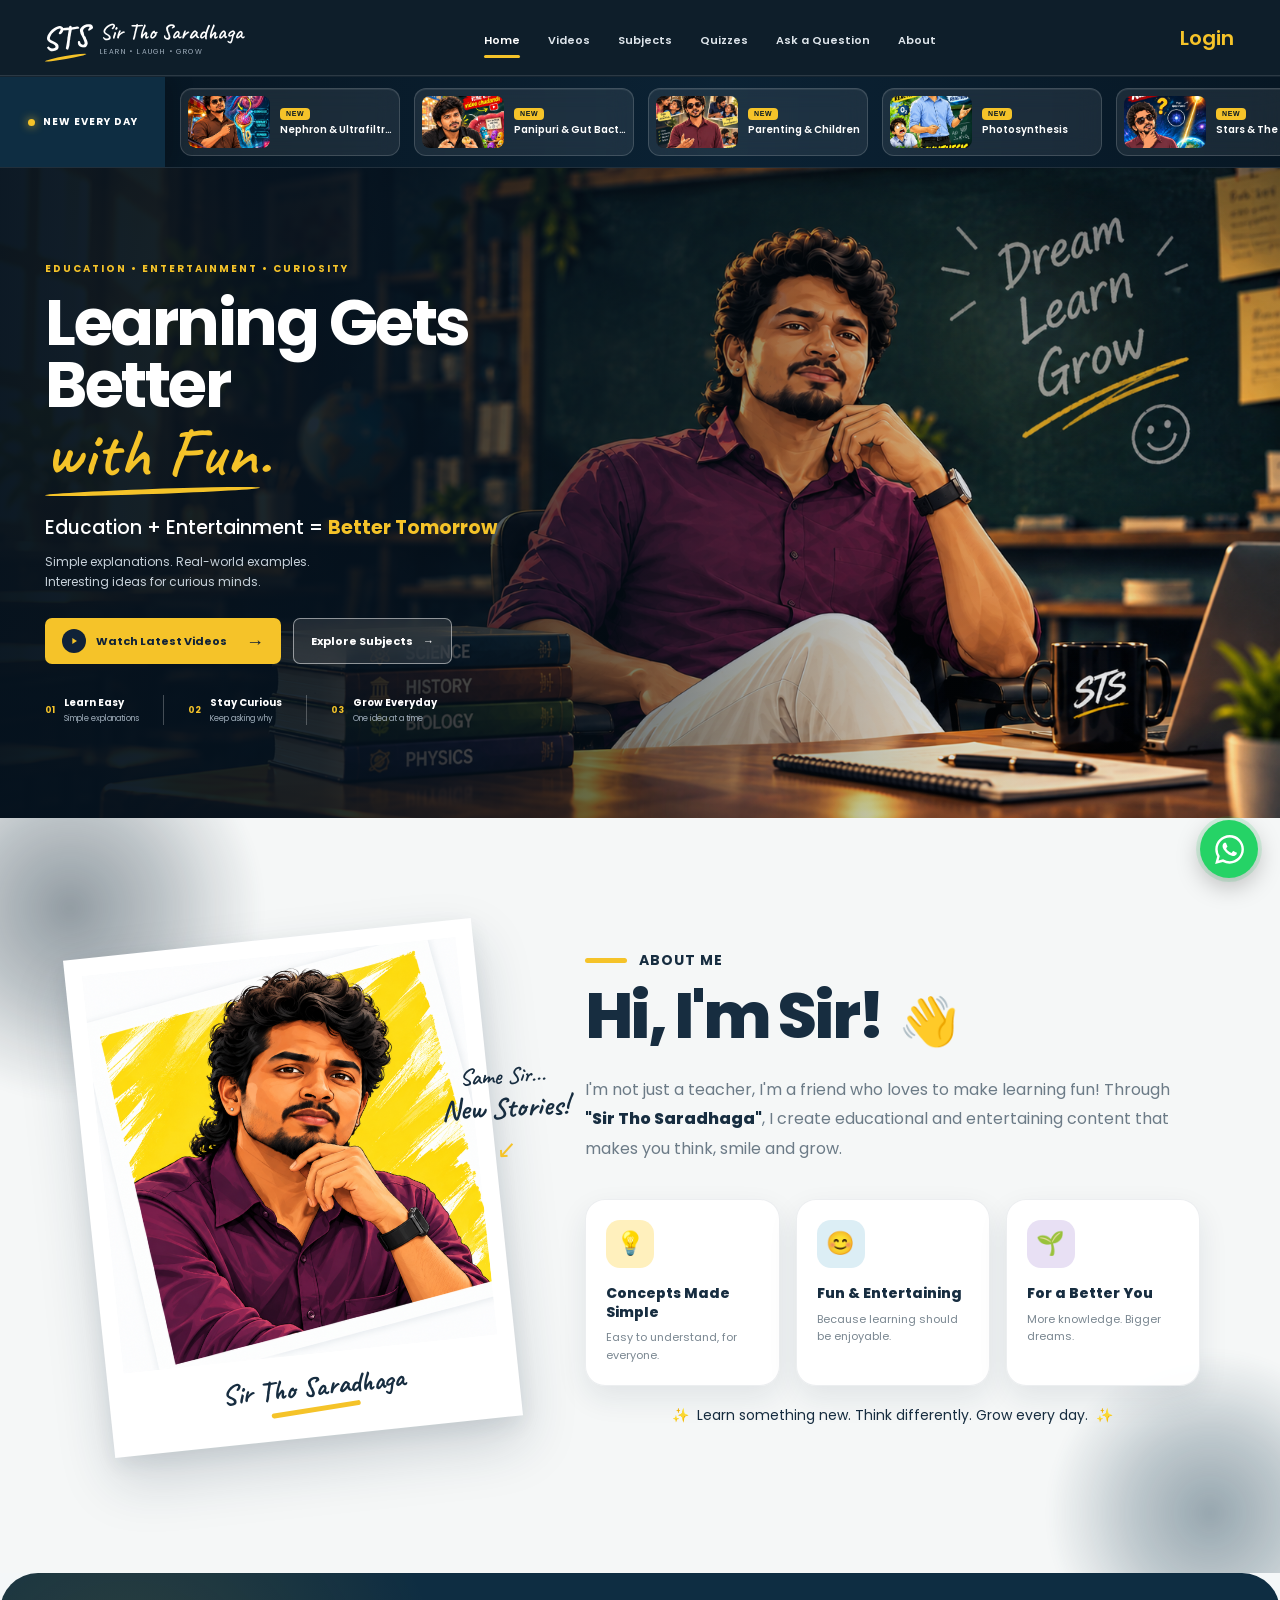
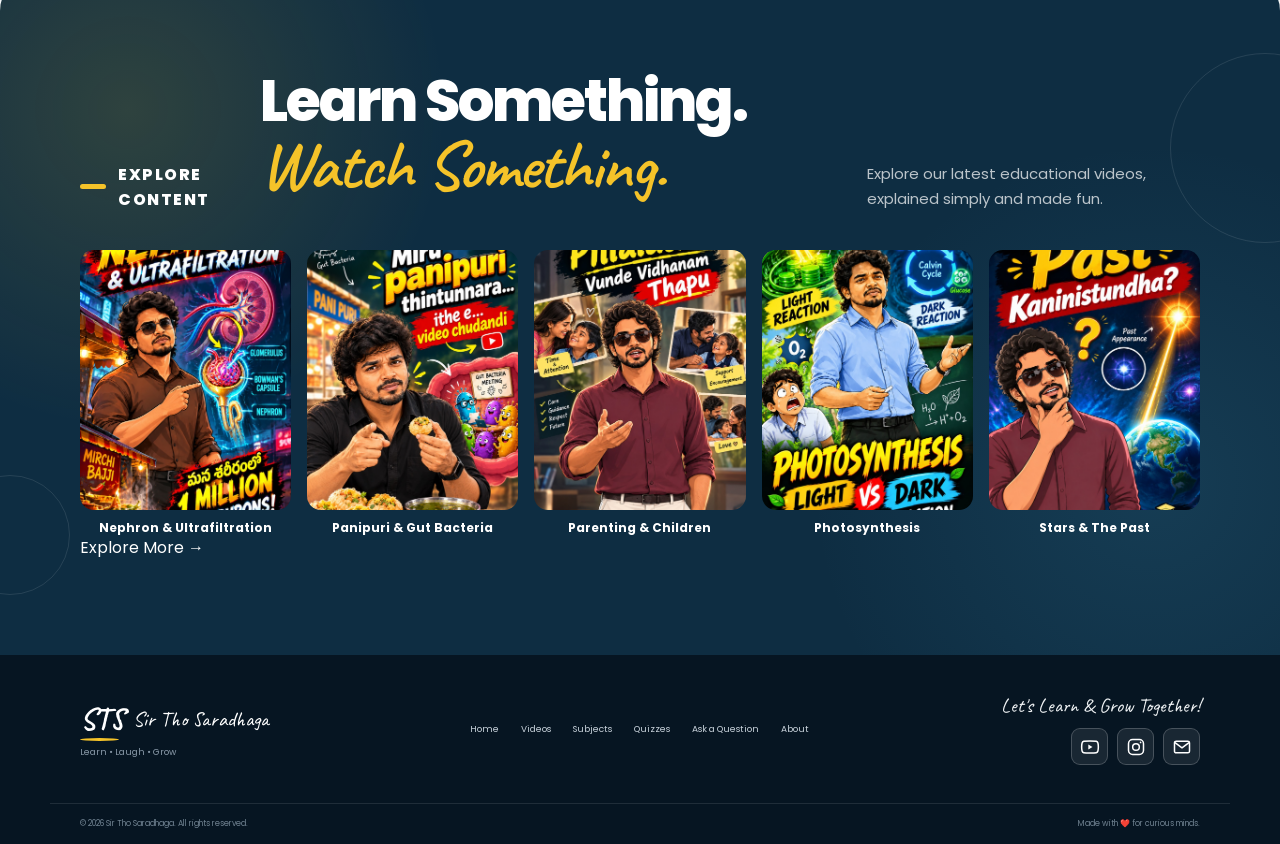
==== commit dfe6ced2: "29-09-26" ====
--- a/index.html
+++ b/index.html
@@ -96,16 +96,33 @@
 
         
 
-
-            <a
-                href="login.html"
-                class="login-btn"
-                id="userLoginBtn">
-                Login
-
-            </a>
-
-
+<div class="nav-user-area">
+
+    <div class="nav-user-area">
+
+    <div class="nav-user-area">
+
+    <!-- Logged-in name / Logout trigger -->
+  
+
+    <!-- Student Profile -->
+    <a
+        href="student-profile.html"
+        class="student-profile-nav"
+        id="studentProfileBtn"
+        hidden>
+        👤 Student Profile
+    </a>
+
+    <!-- Login -->
+    <a
+        href="login.html"
+        class="login-btn"
+        id="userLoginBtn">
+        Login
+    </a>
+
+</div>
             <button
                 class="menu-toggle"
                 id="menuToggle"
@@ -1153,81 +1170,9 @@
 
 </script>
 
-<script>
-
-/* =====================================================
-   SHOW LOGGED-IN USER NAME
-===================================================== */
-
-document.addEventListener(
-    "DOMContentLoaded",
-    function () {
-
-        const loginButton =
-            document.getElementById(
-                "userLoginBtn"
-            );
-
-
-        if (!loginButton) {
-            return;
-        }
-
-
-        const loggedIn =
-            localStorage.getItem(
-                "sirThoLoggedIn"
-            );
-
-
-        const savedUser =
-            JSON.parse(
-                localStorage.getItem(
-                    "sirThoUser"
-                )
-            );
-
-
-        /* =========================
-           USER IS LOGGED IN
-        ========================= */
-
-        if (
-            loggedIn === "true" &&
-            savedUser &&
-            savedUser.name
-        ) {
-
-            loginButton.textContent =
-                "✨ Hi, " + savedUser.name;
-
-
-            loginButton.href =
-                "student-profile.html";
-
-
-        }
-
-
-        /* =========================
-           USER IS NOT LOGGED IN
-        ========================= */
-
-        else {
-
-            loginButton.textContent =
-                "Login";
-
-
-            loginButton.href =
-                "login.html";
-
-        }
-
-    }
-);
-
-</script>
+
+<script src="script.js"></script>
+<script src="auth.js"></script>
 </body>
 
 </html>
--- a/style.css
+++ b/style.css
@@ -4399,4 +4399,324 @@
 
         font-size: 8px;
     }
-}+}
+/* =========================================================
+   FINAL EXPLORE CONTENT - 5 CARDS IN ONE ROW
+========================================================= */
+
+.explore-section .thumbnail-grid {
+    width: 100% !important;
+    display: grid !important;
+    grid-template-columns: repeat(5, minmax(0, 1fr)) !important;
+    gap: 16px !important;
+    margin-top: 30px !important;
+}
+
+.explore-section .thumbnail-item {
+    width: 100% !important;
+    min-width: 0 !important;
+    display: block !important;
+}
+
+.explore-section .thumbnail-image {
+    width: 100% !important;
+    height: 260px !important;
+    aspect-ratio: auto !important;
+    overflow: hidden !important;
+    border-radius: 14px !important;
+}
+
+.explore-section .thumbnail-image img {
+    width: 100% !important;
+    height: 100% !important;
+    display: block !important;
+    object-fit: cover !important;
+    object-position: center !important;
+}
+
+/* Card title */
+.explore-section .thumbnail-title {
+    margin-top: 10px !important;
+    padding: 0 2px !important;
+    color: #ffffff !important;
+    font-size: 12px !important;
+    font-weight: 700 !important;
+    line-height: 1.3 !important;
+    text-align: center !important;
+}
+
+/* Hover effect */
+.explore-section .thumbnail-item:hover .thumbnail-image {
+    transform: translateY(-7px);
+    box-shadow: 0 22px 45px rgba(0,0,0,0.30);
+}
+
+.explore-section .thumbnail-item:hover .thumbnail-image img {
+    transform: scale(1.04);
+}
+
+
+/* =========================================================
+   TABLET
+========================================================= */
+
+@media (max-width: 1000px) {
+
+    .explore-section .thumbnail-grid {
+        grid-template-columns: repeat(3, minmax(0, 1fr)) !important;
+    }
+
+}
+
+
+/* =========================================================
+   EXPLORE - MOBILE FIX
+   Keep 2 cards in one row on phone
+========================================================= */
+
+@media (max-width: 700px) {
+
+    .explore-section .thumbnail-grid {
+        display: grid !important;
+        grid-template-columns: repeat(2, minmax(0, 1fr)) !important;
+        gap: 12px !important;
+        width: 100% !important;
+    }
+
+    .explore-section .thumbnail-item {
+        width: 100% !important;
+        min-width: 0 !important;
+    }
+
+    .explore-section .thumbnail-image {
+        width: 100% !important;
+        height: 230px !important;
+        aspect-ratio: auto !important;
+    }
+
+    .explore-section .thumbnail-image img {
+        width: 100% !important;
+        height: 100% !important;
+        object-fit: cover !important;
+    }
+
+    .explore-section .thumbnail-title {
+        font-size: 11px !important;
+        margin-top: 7px !important;
+    }
+}
+
+
+/* =========================================================
+   VERY SMALL PHONES
+========================================================= */
+
+@media (max-width: 400px) {
+
+    .explore-section .thumbnail-grid {
+        grid-template-columns: repeat(2, minmax(0, 1fr)) !important;
+        gap: 10px !important;
+    }
+
+    .explore-section .thumbnail-image {
+        height: 200px !important;
+    }
+
+    .explore-section .thumbnail-title {
+        font-size: 10px !important;
+    }
+}
+/* =========================================================
+   LOGIN / USER / LOGOUT
+========================================================= */
+
+.nav-user-area {
+    display: flex;
+    align-items: center;
+    gap: 10px;
+    flex-shrink: 0;
+}
+
+
+/* LOGOUT BUTTON */
+
+.logout-btn {
+
+    display: none;
+
+    border: none;
+    outline: none;
+
+    background: transparent !important;
+
+    color: #f5c329 !important;
+
+    font-family: "Poppins", sans-serif;
+
+    font-size: 15px;
+
+    font-weight: 700;
+
+    cursor: pointer;
+
+    padding: 8px 4px;
+
+    transition: all 0.25s ease;
+}
+
+
+.logout-btn:hover {
+
+    color: #ffffff !important;
+
+    transform: translateY(-2px);
+
+    text-shadow:
+        0 0 10px rgba(245,195,41,0.6);
+}
+
+
+/* LOGGED-IN USER NAME */
+
+#userLoginBtn.logged-in-user {
+
+    background: transparent !important;
+
+    border: none !important;
+
+    box-shadow: none !important;
+
+    color: #f5c329 !important;
+
+    padding: 8px 4px;
+
+}
+
+
+#userLoginBtn.logged-in-user:hover {
+
+    color: #ffffff !important;
+
+    transform: translateY(-2px);
+
+    text-shadow:
+        0 0 10px rgba(245,195,41,0.7);
+}
+
+
+/* MOBILE */
+
+@media (max-width: 700px) {
+
+    .nav-user-area {
+
+        gap: 6px;
+
+    }
+
+    #userLoginBtn.logged-in-user {
+
+        font-size: 10px;
+
+    }
+
+    .logout-btn {
+
+        font-size: 10px;
+
+        padding: 6px 3px;
+
+    }
+
+}
+/* =========================================================
+   LOGGED-IN USER AREA
+========================================================= */
+
+.nav-user-area {
+
+    display: flex;
+
+    align-items: center;
+
+    gap: 12px;
+
+    flex-shrink: 0;
+}
+
+
+/* STUDENT NAME */
+
+.logged-user-name {
+
+    align-items: center;
+
+    color: #f5c329;
+
+    font-family: "Poppins", sans-serif;
+
+    font-size: 11px;
+
+    font-weight: 700;
+
+    white-space: nowrap;
+
+}
+
+
+/* STUDENT PROFILE */
+
+.student-profile-nav {
+    display: none;
+    align-items: center;
+    color: #f5c329;
+    font-family: "Poppins", sans-serif;
+    font-size: 20px;
+    font-weight: 700;
+    text-decoration: none;
+    white-space: nowrap;
+
+    /* MOVE LEFT */
+    transform: translateX(-45px);
+
+    transition: all 0.25s ease;
+}
+
+.student-profile-nav:hover {
+    color: #ffffff;
+    transform: translateX(-45px) translateY(-2px);
+    text-shadow: 0 0 10px rgba(216, 164, 8, 0.7);
+}
+
+
+
+
+/* MOBILE */
+
+@media (max-width: 700px) {
+
+    .nav-user-area {
+
+        gap: 7px;
+
+    }
+
+    .logged-user-name {
+
+        font-size: 10px;
+
+    }
+
+    .student-profile-nav {
+
+        font-size: 10px;
+
+    }
+
+    .logout-btn {
+
+        font-size: 10px;
+
+    }
+
+}
